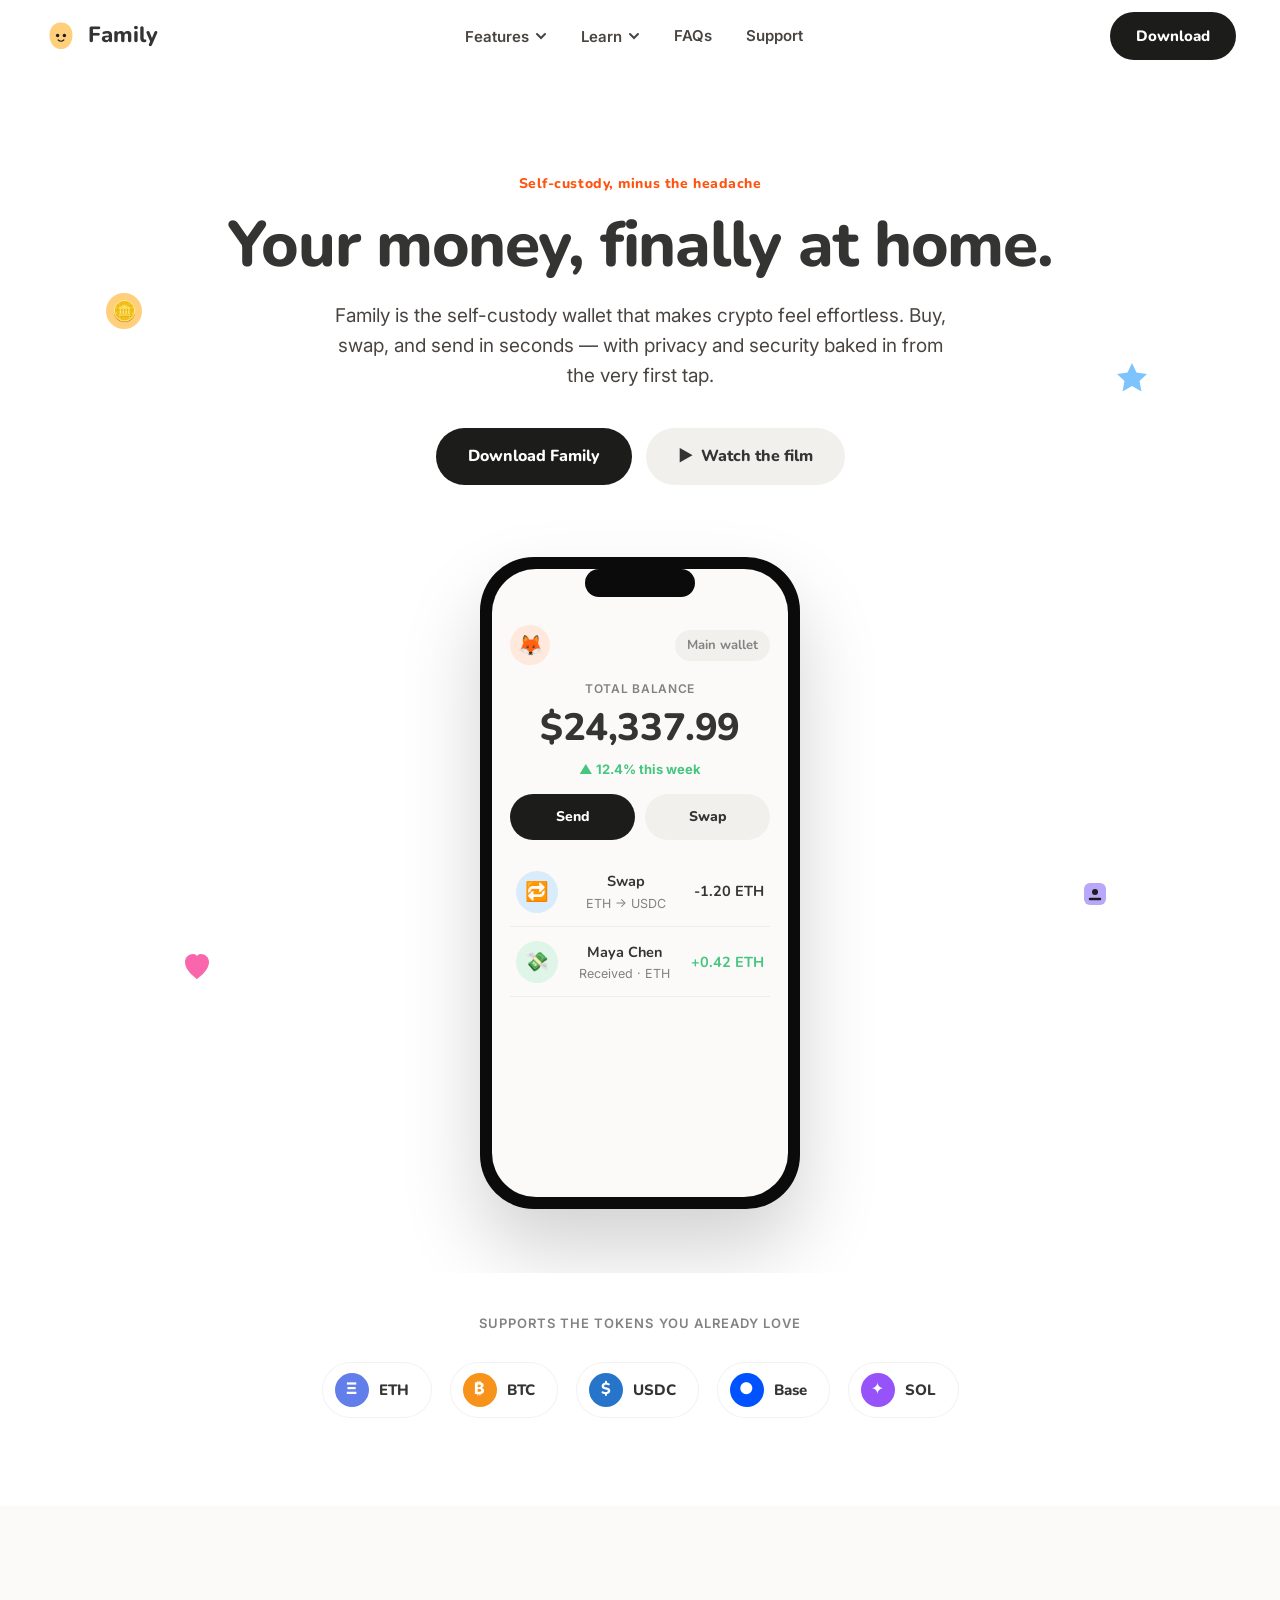
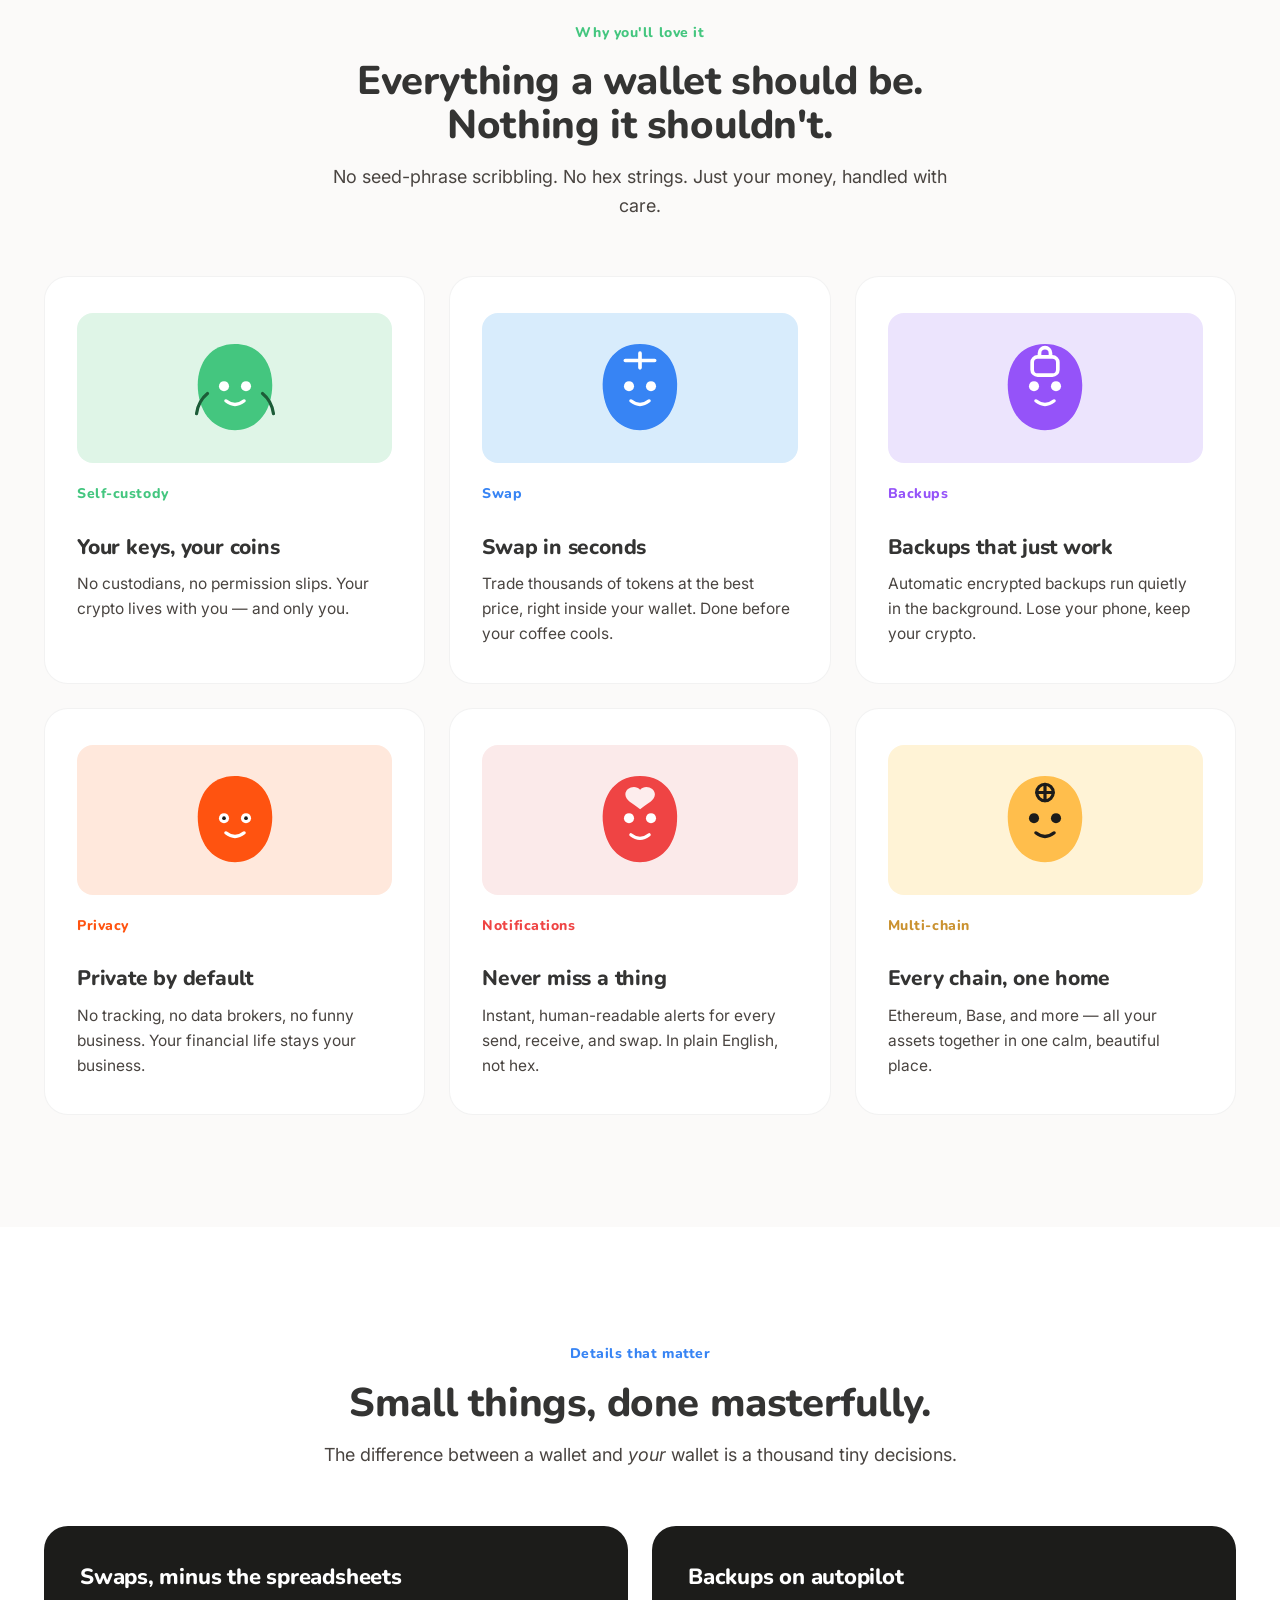
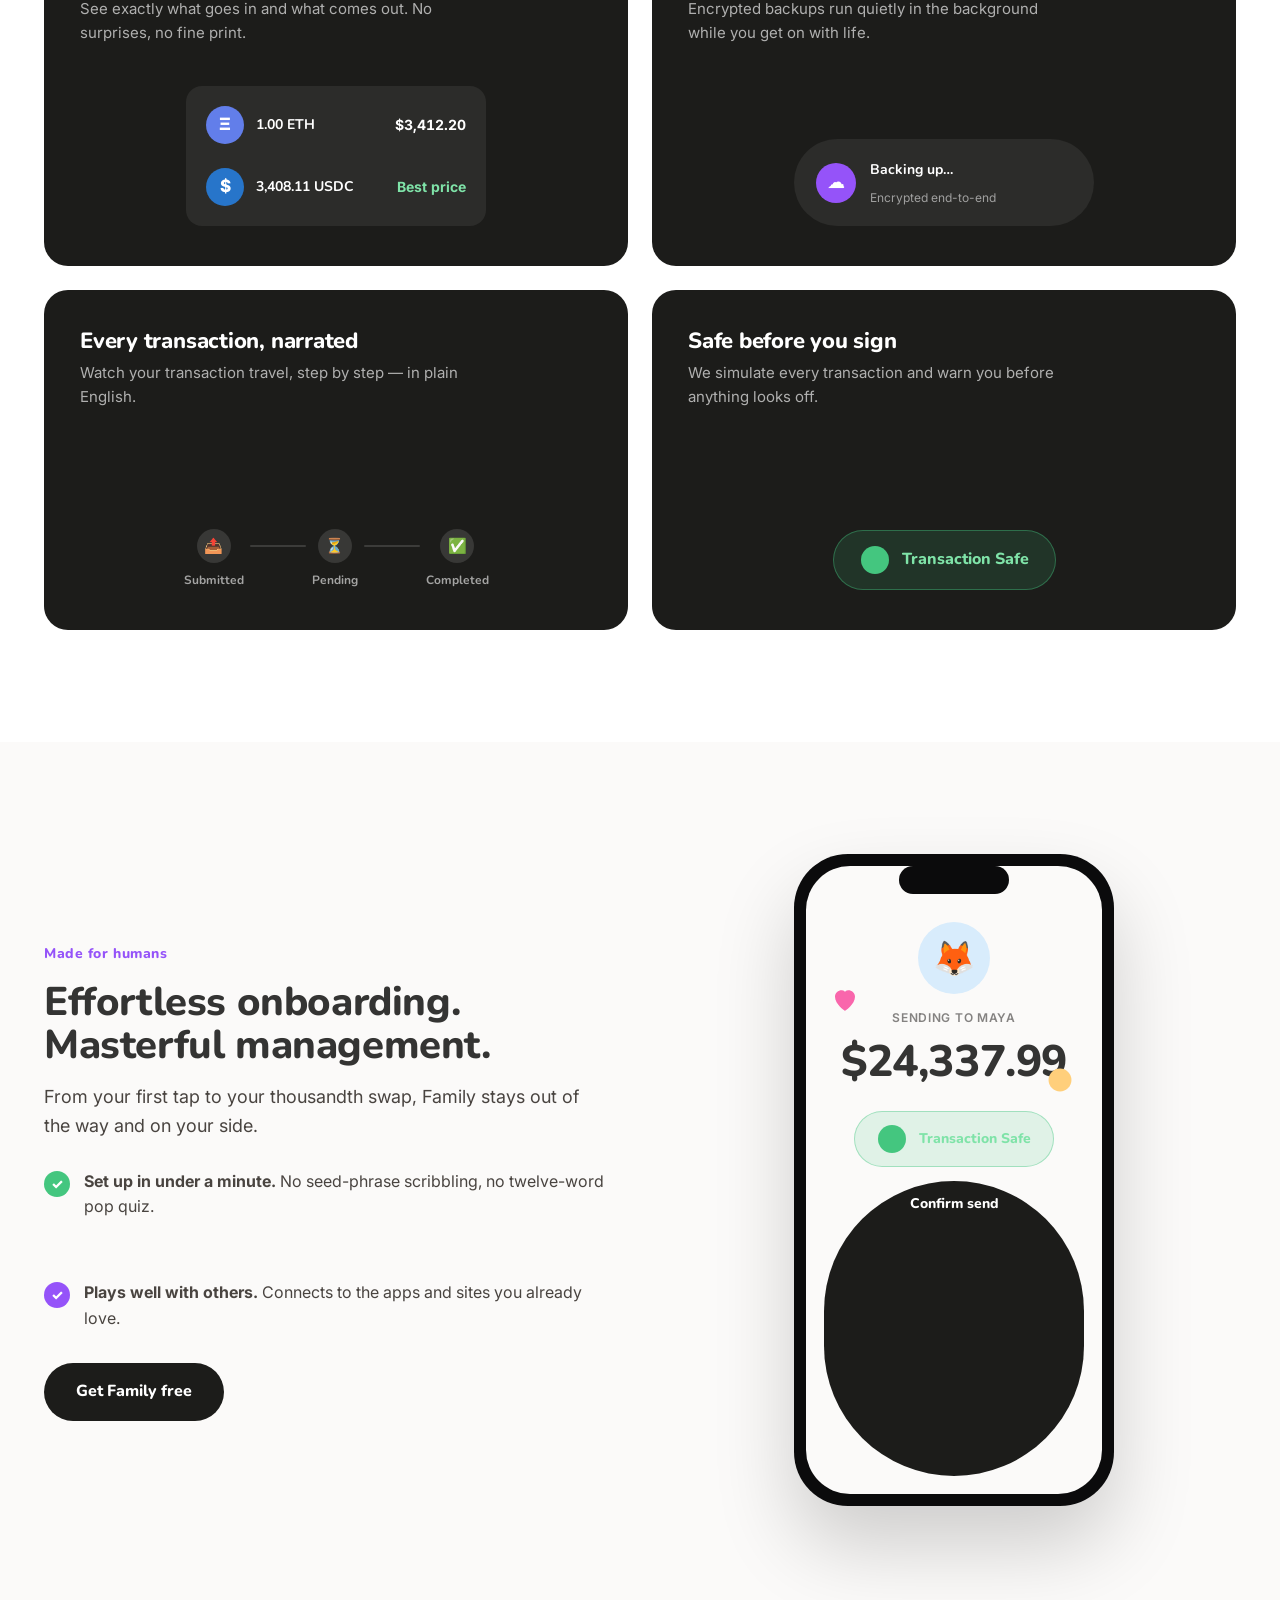
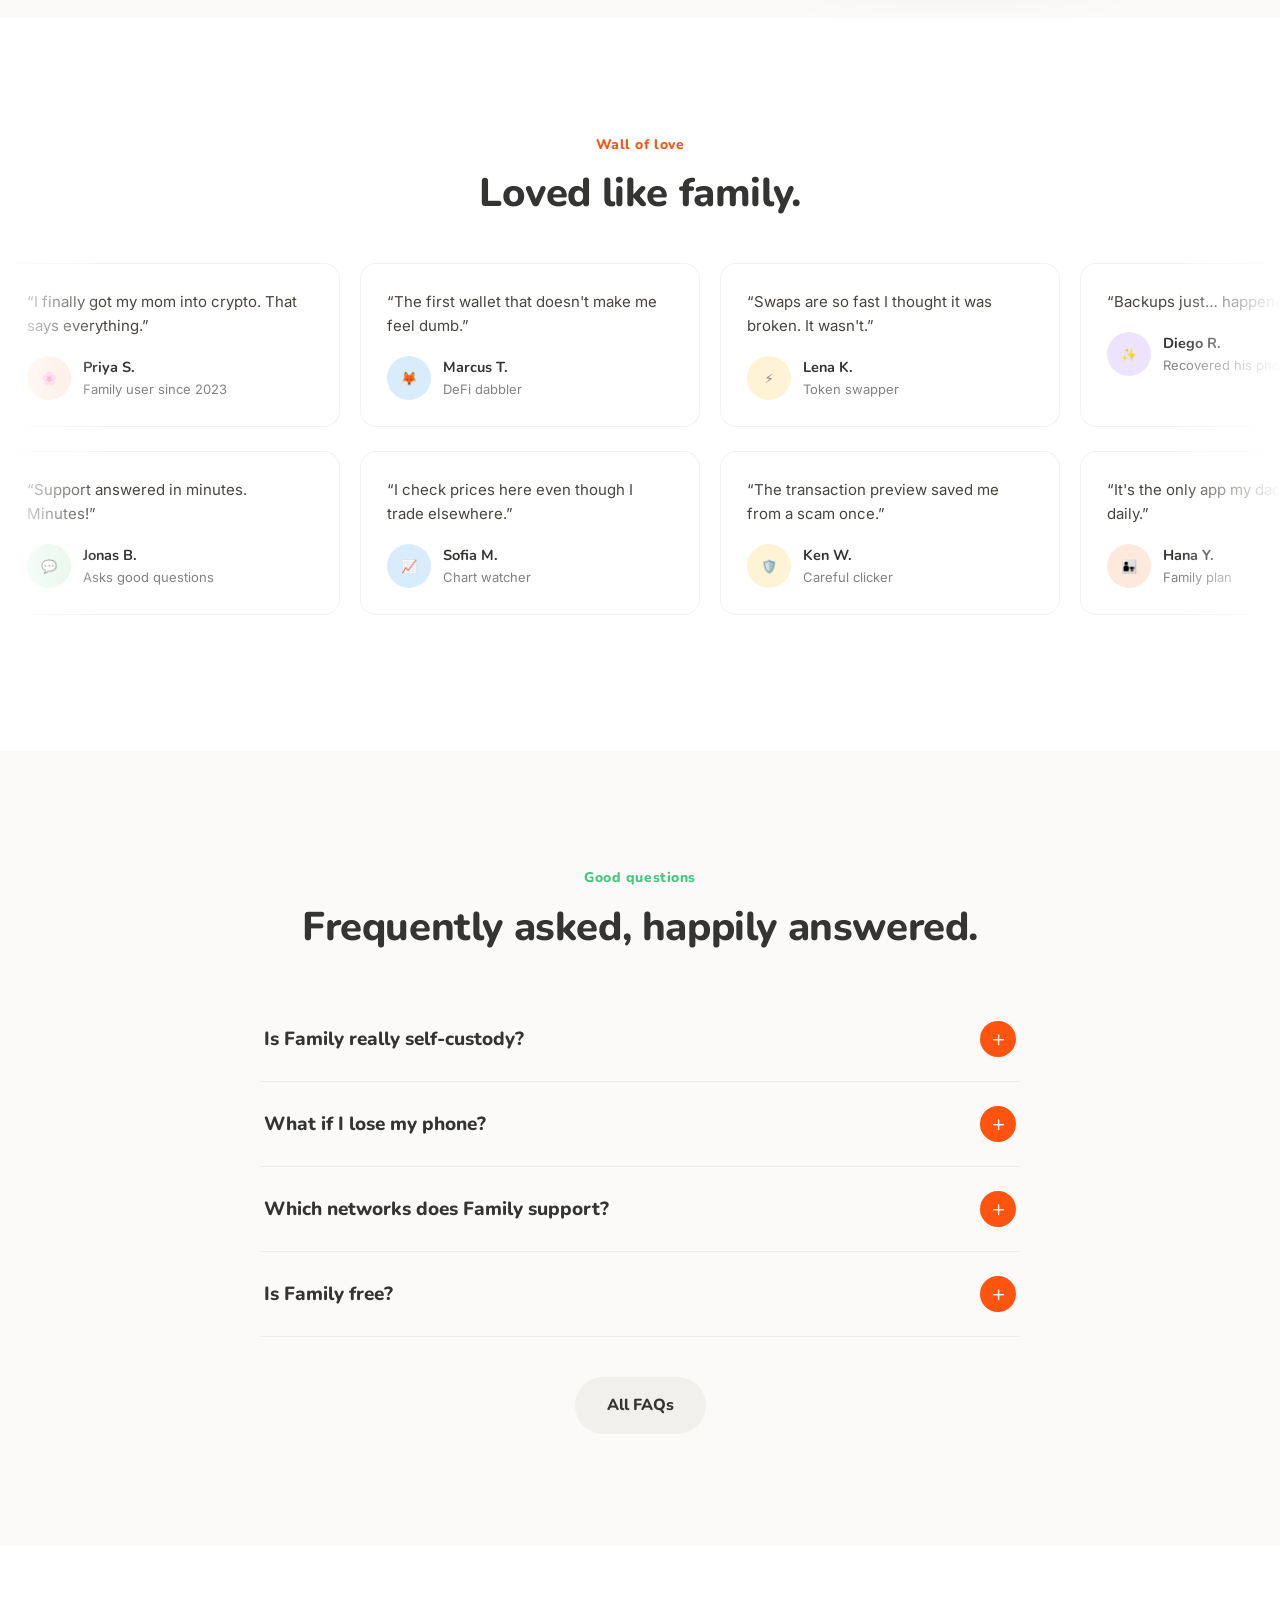
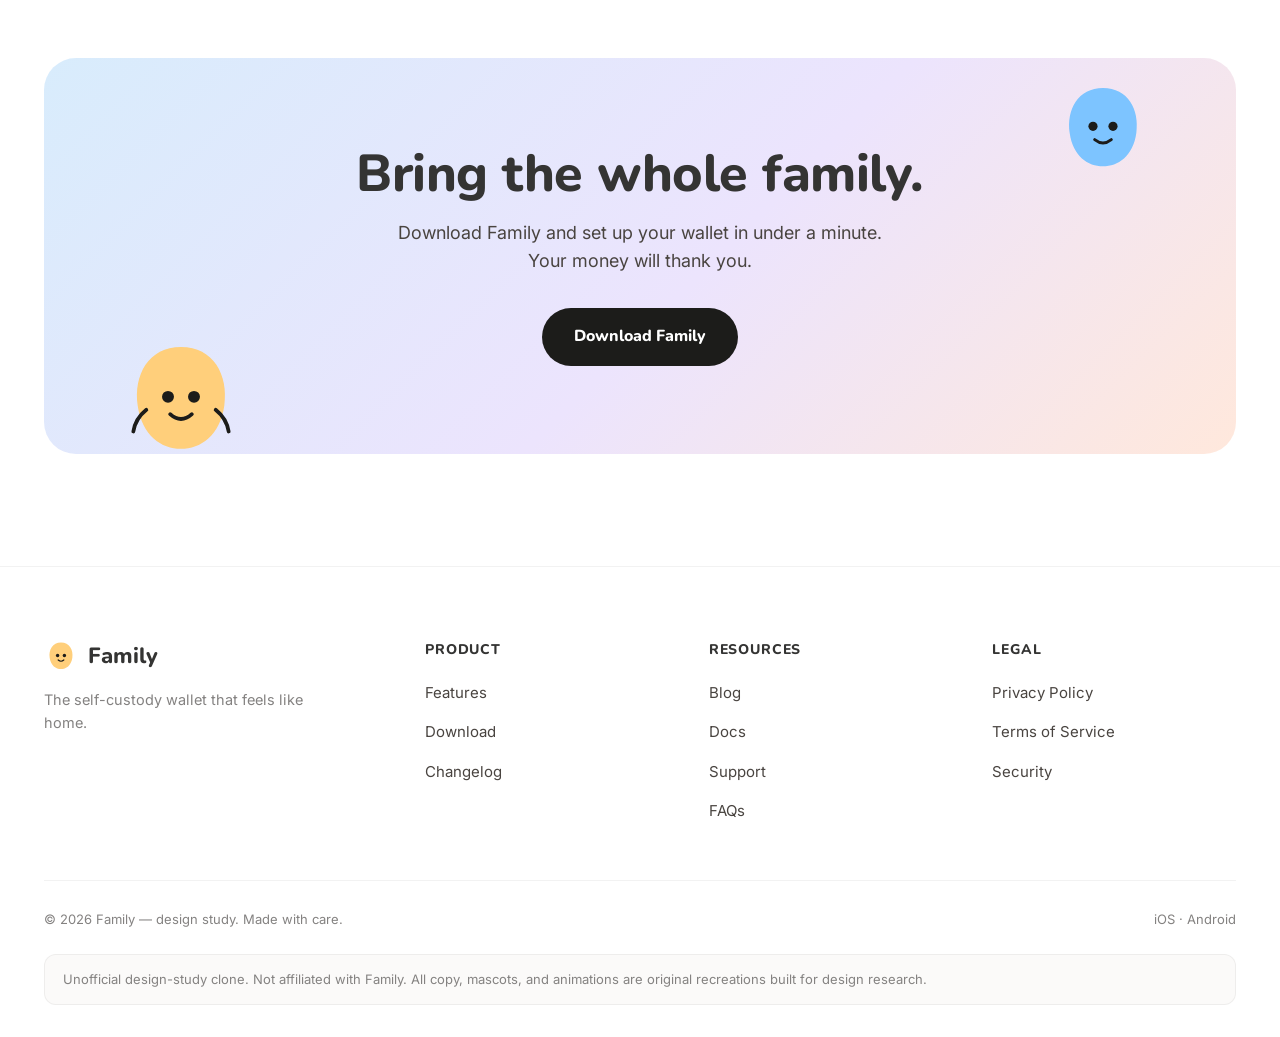
==== index.html @ a6e4d60b "Family.co design-study clone — 8 pages, code-built animated showcases, zero external assets" ====
<!DOCTYPE html>
<html lang="en">
<head>
  <meta charset="UTF-8">
  <meta name="viewport" content="width=device-width, initial-scale=1.0">
  <title>Family — Your money, finally at home</title>
  <meta name="description" content="Family is the self-custody wallet that makes crypto feel effortless. Buy, swap, and send in seconds.">
  <link rel="preconnect" href="https://fonts.googleapis.com">
  <link rel="preconnect" href="https://fonts.gstatic.com" crossorigin>
  <link href="https://fonts.googleapis.com/css2?family=Nunito:wght@400;600;700;800&family=Inter:wght@400;500;600;700&display=swap" rel="stylesheet">
  <link rel="stylesheet" href="css/style.css">
</head>
<body>
  <div id="loadbar"></div>

  <header class="site-header">
    <div class="nav-inner">
      <a class="brand" href="index.html" aria-label="Family home">
        <svg class="brand-mark" viewBox="0 0 120 120" aria-hidden="true">
          <path d="M60 12 C90 12 104 38 100 66 C96 94 78 106 60 106 C42 106 24 94 20 66 C16 38 30 12 60 12 Z" fill="#FFCF7B"/>
          <circle cx="48" cy="58" r="6" fill="#1C1C1A"/>
          <circle cx="72" cy="58" r="6" fill="#1C1C1A"/>
          <path d="M50 74 Q60 83 70 74" stroke="#1C1C1A" stroke-width="4" fill="none" stroke-linecap="round"/>
        </svg>
        Family
      </a>
      <ul class="nav-links">
        <li class="has-drop">
          <button class="nav-link" aria-haspopup="true">Features
            <span class="chev"><svg width="12" height="12" viewBox="0 0 12 12"><path d="M2 4l4 4 4-4" stroke="currentColor" stroke-width="2" fill="none" stroke-linecap="round"/></svg></span>
          </button>
          <div class="drop">
            <a class="drop-item" href="index.html#features">
              <span class="drop-thumb" style="background:#D8ECFC">💼</span>
              <span><h4>Wallet</h4><p>Your money, at home. Every coin, one calm place.</p></span>
            </a>
            <a class="drop-item" href="index.html#details">
              <span class="drop-thumb" style="background:#DFF5E7">🔁</span>
              <span><h4>Swap</h4><p>Trade thousands of tokens at the best price, in seconds.</p></span>
            </a>
            <a class="drop-item" href="index.html#details">
              <span class="drop-thumb" style="background:#ECE4FD">🔐</span>
              <span><h4>Backups</h4><p>Automatic encrypted backups. Lose your phone, keep your crypto.</p></span>
            </a>
          </div>
        </li>
        <li class="has-drop">
          <button class="nav-link" aria-haspopup="true">Learn
            <span class="chev"><svg width="12" height="12" viewBox="0 0 12 12"><path d="M2 4l4 4 4-4" stroke="currentColor" stroke-width="2" fill="none" stroke-linecap="round"/></svg></span>
          </button>
          <div class="drop">
            <a class="drop-item" href="blog.html">
              <span class="drop-thumb" style="background:#FFF3D6">📝</span>
              <span><h4>Blog</h4><p>Notes on crypto, design, and building Family.</p></span>
            </a>
            <a class="drop-item" href="changelog.html">
              <span class="drop-thumb" style="background:#FFE8DC">🧾</span>
              <span><h4>Changelog</h4><p>Every release, every improvement, in plain English.</p></span>
            </a>
            <a class="drop-item" href="docs.html">
              <span class="drop-thumb" style="background:#ECE4FD">📚</span>
              <span><h4>Docs</h4><p>Guides and references for getting the most out of Family.</p></span>
            </a>
          </div>
        </li>
        <li><a class="nav-link" href="faq.html">FAQs</a></li>
        <li><a class="nav-link" href="support.html">Support</a></li>
      </ul>
      <div class="nav-cta">
        <a class="btn btn-dark" href="download.html" style="padding:12px 26px;font-size:15px">Download</a>
        <button class="burger" aria-label="Menu"><svg width="24" height="24" viewBox="0 0 24 24"><path d="M4 7h16M4 12h16M4 17h16" stroke="currentColor" stroke-width="2" stroke-linecap="round"/></svg></button>
      </div>
    </div>
  </header>

  <!-- ================= HERO ================= -->
  <section class="hero band-white">
    <svg class="confetti float" style="--d:.4s;left:8%;top:18%" width="44" height="44" viewBox="0 0 44 44"><circle cx="22" cy="22" r="18" fill="#FFCF7B"/><text x="22" y="29" text-anchor="middle" font-size="20">🪙</text></svg>
    <svg class="confetti float-alt" style="--d:1.2s;right:10%;top:24%" width="40" height="40" viewBox="0 0 40 40"><path d="M20 2l4.5 9.5L35 13l-7.5 7 2 10.5L20 25l-9.5 5.5 2-10.5L5 13l10.5-1.5z" fill="#7DC4FF"/></svg>
    <svg class="confetti float" style="--d:2s;left:14%;bottom:24%" width="36" height="36" viewBox="0 0 36 36"><path d="M18 30S6 22 6 13c0-5 4-8 8-8 3 0 4 2 4 2s1-2 4-2c4 0 8 3 8 8 0 9-12 17-12 17z" fill="#F966AC"/></svg>
    <svg class="confetti float-alt" style="--d:.8s;right:13%;bottom:30%" width="38" height="38" viewBox="0 0 38 38"><rect x="8" y="8" width="22" height="22" rx="6" fill="#B9A7F9"/><circle cx="19" cy="17" r="3" fill="#1C1C1A"/><path d="M14 24h10" stroke="#1C1C1A" stroke-width="2.5" stroke-linecap="round"/></svg>

    <div class="hero-inner">
      <span class="eyebrow orange">Self-custody, minus the headache</span>
      <h1 class="hero-title" data-words>Your money, finally at home.</h1>
      <p class="hero-sub">Family is the self-custody wallet that makes crypto feel effortless. Buy, swap, and send in seconds — with privacy and security baked in from the very first tap.</p>
      <div class="hero-ctas">
        <a class="btn btn-dark" href="download.html">Download Family</a>
        <button class="btn btn-light" data-modal-open="demo-modal">▶&nbsp; Watch the film</button>
      </div>
      <div class="phone-stage">
        <div class="iphone" role="img" aria-label="Animated preview of the Family wallet app">
          <div class="notch"></div>
          <div class="iphone-screen">
            <div class="wallet-ui">
              <div class="wallet-top">
                <div class="wallet-ava">🦊</div>
                <span class="chip id">Main wallet</span>
              </div>
              <div>
                <div class="wallet-bal-label">Total balance</div>
                <div class="wallet-bal">$0.00</div>
                <div class="wallet-delta">▲ 12.4% this week</div>
              </div>
              <div class="wallet-actions">
                <div class="wact">Send</div>
                <div class="wact ghost">Swap</div>
              </div>
              <div class="tx-list"></div>
            </div>
          </div>
        </div>
      </div>
    </div>
  </section>

  <!-- ================= LOGO STRIP ================= -->
  <div class="strip band-white">
    <div class="wrap">
      <p class="strip-label rv">Supports the tokens you already love</p>
      <div class="coin-row rv" style="--rd:.1s">
        <span class="coin"><span class="c-ico" style="background:#627EEA">Ξ</span>ETH</span>
        <span class="coin"><span class="c-ico" style="background:#F7931A">₿</span>BTC</span>
        <span class="coin"><span class="c-ico" style="background:#2775CA">$</span>USDC</span>
        <span class="coin"><span class="c-ico" style="background:#0052FF">●</span>Base</span>
        <span class="coin"><span class="c-ico" style="background:#9553F9">✦</span>SOL</span>
      </div>
    </div>
  </div>

  <!-- ================= FEATURES ================= -->
  <section id="features" class="band-beige">
    <div class="wrap">
      <div class="center">
        <span class="eyebrow green rv">Why you'll love it</span>
        <h2 class="h2 rv" style="--rd:.05s">Everything a wallet should be.<br>Nothing it shouldn't.</h2>
        <p class="lede rv" style="--rd:.1s">No seed-phrase scribbling. No hex strings. Just your money, handled with care.</p>
      </div>
      <div class="feat-grid">
        <div class="feat-card rv">
          <div class="feat-art" style="background:#DFF5E7">
            <svg class="mascot-blob float" style="--d:.3s" width="110" height="110" viewBox="0 0 120 120"><path d="M60 12 C90 12 104 38 100 66 C96 94 78 106 60 106 C42 106 24 94 20 66 C16 38 30 12 60 12 Z" fill="#44C67F"/><circle cx="48" cy="58" r="5.5" fill="#fff"/><circle cx="72" cy="58" r="5.5" fill="#fff"/><path d="M50 74 Q60 82 70 74" stroke="#fff" stroke-width="3.5" fill="none" stroke-linecap="round"/><path d="M30 66 Q20 74 18 88" stroke="#1C5C38" stroke-width="3.5" fill="none" stroke-linecap="round"/><path d="M90 66 Q100 74 102 88" stroke="#1C5C38" stroke-width="3.5" fill="none" stroke-linecap="round"/></svg>
          </div>
          <span class="eyebrow green">Self-custody</span>
          <h3>Your keys, your coins</h3>
          <p>No custodians, no permission slips. Your crypto lives with you — and only you.</p>
        </div>
        <div class="feat-card rv" style="--rd:.08s">
          <div class="feat-art" style="background:#D8ECFC">
            <svg class="mascot-blob float-alt" style="--d:1s" width="110" height="110" viewBox="0 0 120 120"><path d="M60 12 C90 12 104 38 100 66 C96 94 78 106 60 106 C42 106 24 94 20 66 C16 38 30 12 60 12 Z" fill="#3784F4"/><circle cx="48" cy="58" r="5.5" fill="#fff"/><circle cx="72" cy="58" r="5.5" fill="#fff"/><path d="M50 74 Q60 82 70 74" stroke="#fff" stroke-width="3.5" fill="none" stroke-linecap="round"/><path d="M44 30 h32 M60 22 v16" stroke="#fff" stroke-width="4" stroke-linecap="round"/></svg>
          </div>
          <span class="eyebrow blue">Swap</span>
          <h3>Swap in seconds</h3>
          <p>Trade thousands of tokens at the best price, right inside your wallet. Done before your coffee cools.</p>
        </div>
        <div class="feat-card rv" style="--rd:.16s">
          <div class="feat-art" style="background:#ECE4FD">
            <svg class="mascot-blob float" style="--d:1.8s" width="110" height="110" viewBox="0 0 120 120"><path d="M60 12 C90 12 104 38 100 66 C96 94 78 106 60 106 C42 106 24 94 20 66 C16 38 30 12 60 12 Z" fill="#9553F9"/><circle cx="48" cy="58" r="5.5" fill="#fff"/><circle cx="72" cy="58" r="5.5" fill="#fff"/><path d="M50 74 Q60 82 70 74" stroke="#fff" stroke-width="3.5" fill="none" stroke-linecap="round"/><rect x="46" y="26" width="28" height="20" rx="6" fill="none" stroke="#fff" stroke-width="4"/><path d="M54 26 v-4 a6 6 0 0 1 12 0 v4" fill="none" stroke="#fff" stroke-width="4"/></svg>
          </div>
          <span class="eyebrow purple">Backups</span>
          <h3>Backups that just work</h3>
          <p>Automatic encrypted backups run quietly in the background. Lose your phone, keep your crypto.</p>
        </div>
        <div class="feat-card rv">
          <div class="feat-art" style="background:#FFE8DC">
            <svg class="mascot-blob float-alt" style="--d:.6s" width="110" height="110" viewBox="0 0 120 120"><path d="M60 12 C90 12 104 38 100 66 C96 94 78 106 60 106 C42 106 24 94 20 66 C16 38 30 12 60 12 Z" fill="#FF5310"/><circle cx="48" cy="58" r="5.5" fill="#fff"/><circle cx="72" cy="58" r="5.5" fill="#fff"/><circle cx="48" cy="58" r="2" fill="#1C1C1A"/><circle cx="72" cy="58" r="2" fill="#1C1C1A"/><path d="M50 74 Q60 82 70 74" stroke="#fff" stroke-width="3.5" fill="none" stroke-linecap="round"/></svg>
          </div>
          <span class="eyebrow orange">Privacy</span>
          <h3>Private by default</h3>
          <p>No tracking, no data brokers, no funny business. Your financial life stays your business.</p>
        </div>
        <div class="feat-card rv" style="--rd:.08s">
          <div class="feat-art" style="background:#FBEAEA">
            <svg class="mascot-blob float" style="--d:2.4s" width="110" height="110" viewBox="0 0 120 120"><path d="M60 12 C90 12 104 38 100 66 C96 94 78 106 60 106 C42 106 24 94 20 66 C16 38 30 12 60 12 Z" fill="#EF4444"/><circle cx="48" cy="58" r="5.5" fill="#fff"/><circle cx="72" cy="58" r="5.5" fill="#fff"/><path d="M50 76 Q60 84 70 76" stroke="#fff" stroke-width="3.5" fill="none" stroke-linecap="round"/><path d="M60 34 c-8-10-26-4-26 8 0 10 12 16 26 26 14-10 26-16 26-26 0-12-18-18-26-8z" fill="#fff" opacity="0.9" transform="translate(0,6) scale(0.62) translate(37,0)"/></svg>
          </div>
          <span class="eyebrow" style="color:#EF4444">Notifications</span>
          <h3>Never miss a thing</h3>
          <p>Instant, human-readable alerts for every send, receive, and swap. In plain English, not hex.</p>
        </div>
        <div class="feat-card rv" style="--rd:.16s">
          <div class="feat-art" style="background:#FFF3D6">
            <svg class="mascot-blob float-alt" style="--d:1.5s" width="110" height="110" viewBox="0 0 120 120"><path d="M60 12 C90 12 104 38 100 66 C96 94 78 106 60 106 C42 106 24 94 20 66 C16 38 30 12 60 12 Z" fill="#FFBE4C"/><circle cx="48" cy="58" r="5.5" fill="#1C1C1A"/><circle cx="72" cy="58" r="5.5" fill="#1C1C1A"/><path d="M50 74 Q60 82 70 74" stroke="#1C1C1A" stroke-width="3.5" fill="none" stroke-linecap="round"/><circle cx="60" cy="30" r="9" fill="none" stroke="#1C1C1A" stroke-width="3.5"/><path d="M60 21v18M51 30h18" stroke="#1C1C1A" stroke-width="3.5" stroke-linecap="round"/></svg>
          </div>
          <span class="eyebrow" style="color:#CA9230">Multi-chain</span>
          <h3>Every chain, one home</h3>
          <p>Ethereum, Base, and more — all your assets together in one calm, beautiful place.</p>
        </div>
      </div>
    </div>
  </section>

  <!-- ================= DETAILS THAT MATTER ================= -->
  <section id="details" class="band-white">
    <div class="wrap">
      <div class="center">
        <span class="eyebrow blue rv">Details that matter</span>
        <h2 class="h2 rv" style="--rd:.05s">Small things, done masterfully.</h2>
        <p class="lede rv" style="--rd:.1s">The difference between a wallet and <em>your</em> wallet is a thousand tiny decisions.</p>
      </div>
      <div class="details-grid">
        <div class="vignette rv">
          <div><h3>Swaps, minus the spreadsheets</h3><p>See exactly what goes in and what comes out. No surprises, no fine print.</p></div>
          <div class="vstage">
            <div class="swap-card">
              <div class="swap-row"><span class="sw-ico" style="background:#627EEA">Ξ</span><span class="sw-name">1.00 ETH</span><span class="sw-amt">$3,412.20</span></div>
              <div class="swap-row r2"><span class="sw-ico" style="background:#2775CA">$</span><span class="sw-name">3,408.11 USDC</span><span class="sw-amt" style="color:#7FE3A8">Best price</span></div>
            </div>
          </div>
        </div>
        <div class="vignette rv" style="--rd:.08s">
          <div><h3>Backups on autopilot</h3><p>Encrypted backups run quietly in the background while you get on with life.</p></div>
          <div class="vstage">
            <div class="backup-pill">
              <span class="b-ico">☁️</span>
              <span><span class="b-label">Backing up…</span><br><span class="b-sub">Encrypted end-to-end</span><span class="pbar"><span></span></span></span>
            </div>
          </div>
        </div>
        <div class="vignette rv">
          <div><h3>Every transaction, narrated</h3><p>Watch your transaction travel, step by step — in plain English.</p></div>
          <div class="vstage">
            <div class="tl">
              <div class="tl-step"><span class="tl-dot">📤</span><span class="tl-label">Submitted</span></div>
              <div class="tl-line"></div>
              <div class="tl-step s2"><span class="tl-dot">⏳</span><span class="tl-label">Pending</span></div>
              <div class="tl-line"></div>
              <div class="tl-step s3"><span class="tl-dot">✅</span><span class="tl-label">Completed</span></div>
            </div>
          </div>
        </div>
        <div class="vignette rv" style="--rd:.08s">
          <div><h3>Safe before you sign</h3><p>We simulate every transaction and warn you before anything looks off.</p></div>
          <div class="vstage">
            <span class="safe-pill">
              <svg class="safe-check" viewBox="0 0 30 30"><circle cx="15" cy="15" r="14"/><path d="M9 15.5l4.5 4.5L21 11"/></svg>
              Transaction Safe
            </span>
          </div>
        </div>
      </div>
    </div>
  </section>

  <!-- ================= PHONE MOCKUP ================= -->
  <section class="band-beige">
    <div class="wrap mockup">
      <div class="mockup-copy">
        <span class="eyebrow purple rv">Made for humans</span>
        <h2 class="h2 rv" style="--rd:.05s">Effortless onboarding.<br>Masterful management.</h2>
        <p class="lede rv" style="--rd:.1s">From your first tap to your thousandth swap, Family stays out of the way and on your side.</p>
        <ul class="check-list">
          <li class="rv"><span class="check-dot" style="background:var(--green)">✓</span><span><b>Set up in under a minute.</b> No seed-phrase scribbling, no twelve-word pop quiz.</span></li>
          <li class="rv" style="--rd:.08s"><span class="check-dot" style="background:var(--blue)">✓</span><span><b>Human-readable everything.</b> Names, not addresses. Dollars, not wei.</span></li>
          <li class="rv" style="--rd:.16s"><span class="check-dot" style="background:var(--purple)">✓</span><span><b>Plays well with others.</b> Connects to the apps and sites you already love.</span></li>
        </ul>
        <div class="rv" style="--rd:.2s;margin-top:32px"><a class="btn btn-dark" href="download.html">Get Family free</a></div>
      </div>
      <div class="phone-stage rv">
        <div class="iphone">
          <div class="notch"></div>
          <div class="iphone-screen">
            <div class="wallet-ui" style="justify-content:center;align-items:center;text-align:center">
              <div class="wallet-ava float" style="width:72px;height:72px;font-size:34px;background:var(--pastel-blue)">🦊</div>
              <div>
                <div class="wallet-bal-label">Sending to Maya</div>
                <div class="wallet-bal" style="font-size:44px">$250.00</div>
              </div>
              <span class="safe-pill" style="font-size:14px;padding:12px 22px">
                <svg class="safe-check" viewBox="0 0 30 30"><circle cx="15" cy="15" r="14"/><path d="M9 15.5l4.5 4.5L21 11"/></svg>
                Transaction Safe
              </span>
              <div class="wact" style="width:100%">Confirm send</div>
              <svg class="confetti float" style="--d:.5s;position:absolute;left:24px;top:120px" width="30" height="30" viewBox="0 0 36 36"><path d="M18 30S6 22 6 13c0-5 4-8 8-8 3 0 4 2 4 2s1-2 4-2c4 0 8 3 8 8 0 9-12 17-12 17z" fill="#F966AC"/></svg>
              <svg class="confetti float-alt" style="--d:1.6s;position:absolute;right:28px;top:200px" width="28" height="28" viewBox="0 0 44 44"><circle cx="22" cy="22" r="18" fill="#FFCF7B"/></svg>
            </div>
          </div>
        </div>
      </div>
    </div>
  </section>

  <!-- ================= TESTIMONIALS ================= -->
  <section class="marquee-sec band-white">
    <div class="wrap center" style="margin-bottom:48px">
      <span class="eyebrow orange rv">Wall of love</span>
      <h2 class="h2 rv" style="--rd:.05s">Loved like family.</h2>
    </div>
    <div class="marquee"><div class="marquee-track" id="trow1"></div></div>
    <div class="marquee rev"><div class="marquee-track" id="trow2"></div></div>
  </section>

  <!-- ================= FAQ PREVIEW ================= -->
  <section class="band-beige">
    <div class="wrap">
      <div class="center">
        <span class="eyebrow green rv">Good questions</span>
        <h2 class="h2 rv" style="--rd:.05s">Frequently asked, happily answered.</h2>
      </div>
      <div class="faq-list">
        <div class="faq-item rv">
          <button class="faq-q">Is Family really self-custody?<span class="faq-x">+</span></button>
          <div class="faq-a"><div class="faq-a-inner"><p>Yes — really. Only you hold the keys to your wallet. We can't freeze your funds, peek at your balance, or lock you out, because we never have access in the first place.</p></div></div>
        </div>
        <div class="faq-item rv" style="--rd:.05s">
          <button class="faq-q">What if I lose my phone?<span class="faq-x">+</span></button>
          <div class="faq-a"><div class="faq-a-inner"><p>Family keeps automatic encrypted backups, so you can restore your wallet on a new device in minutes. No twelve-word seed phrase to guard with your life.</p></div></div>
        </div>
        <div class="faq-item rv" style="--rd:.1s">
          <button class="faq-q">Which networks does Family support?<span class="faq-x">+</span></button>
          <div class="faq-a"><div class="faq-a-inner"><p>Ethereum, Base, and more — all in one place, with new networks arriving regularly. Your assets stay organized no matter where they live.</p></div></div>
        </div>
        <div class="faq-item rv" style="--rd:.15s">
          <button class="faq-q">Is Family free?<span class="faq-x">+</span></button>
          <div class="faq-a"><div class="faq-a-inner"><p>Yes. Downloading Family and managing your wallet is completely free. You'll only ever pay standard network fees when you send or swap — and we show them upfront, every time.</p></div></div>
        </div>
      </div>
      <div class="center rv" style="margin-top:40px"><a class="btn btn-light" href="faq.html">All FAQs</a></div>
    </div>
  </section>

  <!-- ================= CTA BAND ================= -->
  <section class="band-white">
    <div class="wrap">
      <div class="cta-band rv">
        <svg class="mascot float" style="--d:.4s;left:6%;bottom:-10px" width="130" height="130" viewBox="0 0 120 120"><path d="M60 12 C90 12 104 38 100 66 C96 94 78 106 60 106 C42 106 24 94 20 66 C16 38 30 12 60 12 Z" fill="#FFCF7B"/><circle cx="48" cy="58" r="5.5" fill="#1C1C1A"/><circle cx="72" cy="58" r="5.5" fill="#1C1C1A"/><path d="M50 74 Q60 83 70 74" stroke="#1C1C1A" stroke-width="3.5" fill="none" stroke-linecap="round"/><path d="M28 70 Q18 78 16 90" stroke="#1C1C1A" stroke-width="3.5" fill="none" stroke-linecap="round"/><path d="M92 70 Q102 78 104 90" stroke="#1C1C1A" stroke-width="3.5" fill="none" stroke-linecap="round"/></svg>
        <svg class="mascot float-alt" style="--d:1.4s;right:7%;top:20px" width="100" height="100" viewBox="0 0 120 120"><path d="M60 12 C90 12 104 38 100 66 C96 94 78 106 60 106 C42 106 24 94 20 66 C16 38 30 12 60 12 Z" fill="#7DC4FF"/><circle cx="48" cy="58" r="5.5" fill="#1C1C1A"/><circle cx="72" cy="58" r="5.5" fill="#1C1C1A"/><path d="M50 74 Q60 82 70 74" stroke="#1C1C1A" stroke-width="3.5" fill="none" stroke-linecap="round"/></svg>
        <h2>Bring the whole family.</h2>
        <p>Download Family and set up your wallet in under a minute. Your money will thank you.</p>
        <a class="btn btn-dark" href="download.html">Download Family</a>
      </div>
    </div>
  </section>

  <!-- ================= FOOTER ================= -->
  <footer class="site-footer">
    <div class="wrap">
      <div class="foot-grid">
        <div class="foot-brand">
          <a class="brand" href="index.html">
            <svg class="brand-mark" viewBox="0 0 120 120"><path d="M60 12 C90 12 104 38 100 66 C96 94 78 106 60 106 C42 106 24 94 20 66 C16 38 30 12 60 12 Z" fill="#FFCF7B"/><circle cx="48" cy="58" r="6" fill="#1C1C1A"/><circle cx="72" cy="58" r="6" fill="#1C1C1A"/><path d="M50 74 Q60 83 70 74" stroke="#1C1C1A" stroke-width="4" fill="none" stroke-linecap="round"/></svg>
            Family
          </a>
          <p>The self-custody wallet that feels like home.</p>
        </div>
        <div class="foot-col">
          <h5>Product</h5>
          <ul><li><a href="index.html#features">Features</a></li><li><a href="download.html">Download</a></li><li><a href="changelog.html">Changelog</a></li></ul>
        </div>
        <div class="foot-col">
          <h5>Resources</h5>
          <ul><li><a href="blog.html">Blog</a></li><li><a href="docs.html">Docs</a></li><li><a href="support.html">Support</a></li><li><a href="faq.html">FAQs</a></li></ul>
        </div>
        <div class="foot-col">
          <h5>Legal</h5>
          <ul><li><a href="legal.html">Privacy Policy</a></li><li><a href="legal.html">Terms of Service</a></li><li><a href="legal.html">Security</a></li></ul>
        </div>
      </div>
      <div class="foot-bottom">
        <p>© <span class="js-year">2026</span> Family — design study. Made with care.</p>
        <p><a href="download.html">iOS</a> · <a href="download.html">Android</a></p>
      </div>
      <div class="disclaimer">Unofficial design-study clone. Not affiliated with Family. All copy, mascots, and animations are original recreations built for design research.</div>
    </div>
  </footer>

  <!-- ================= DEMO MODAL ================= -->
  <div class="modal" id="demo-modal" role="dialog" aria-modal="true" aria-label="Family demo">
    <div class="modal-bg"></div>
    <div class="modal-card">
      <button class="modal-x" aria-label="Close">✕</button>
      <div class="phone-stage">
        <div class="iphone" style="width:260px;height:540px;animation:none">
          <div class="notch" style="width:90px;height:24px"></div>
          <div class="iphone-screen">
            <div class="wallet-ui">
              <div class="wallet-top">
                <div class="wallet-ava">🦊</div>
                <span class="chip id">Demo</span>
              </div>
              <div>
                <div class="wallet-bal-label">Total balance</div>
                <div class="wallet-bal" style="font-size:32px">$0.00</div>
                <div class="wallet-delta">▲ 12.4% this week</div>
              </div>
              <div class="wallet-actions">
                <div class="wact">Send</div>
                <div class="wact ghost">Swap</div>
              </div>
              <div class="tx-list"></div>
            </div>
          </div>
        </div>
      </div>
      <p class="modal-cap">Family in motion — animated live with code, no video files.</p>
    </div>
  </div>

  <script>
    // testimonial data → dual marquee rows (duplicated for seamless loop)
    var T1 = [
      { q: "I finally got my mom into crypto. That says everything.", n: "Priya S.", s: "Family user since 2023", e: "🌸", bg: "#FFE8DC" },
      { q: "The first wallet that doesn't make me feel dumb.", n: "Marcus T.", s: "DeFi dabbler", e: "🦊", bg: "#D8ECFC" },
      { q: "Swaps are so fast I thought it was broken. It wasn't.", n: "Lena K.", s: "Token swapper", e: "⚡", bg: "#FFF3D6" },
      { q: "Backups just… happened. Magic.", n: "Diego R.", s: "Recovered his phone", e: "✨", bg: "#ECE4FD" },
      { q: "Beautiful enough that I show it off at dinner.", n: "Amara O.", s: "Design nerd", e: "🎨", bg: "#FBEAEA" }
    ];
    var T2 = [
      { q: "Support answered in minutes. Minutes!", n: "Jonas B.", s: "Asks good questions", e: "💬", bg: "#DFF5E7" },
      { q: "I check prices here even though I trade elsewhere.", n: "Sofia M.", s: "Chart watcher", e: "📈", bg: "#D8ECFC" },
      { q: "The transaction preview saved me from a scam once.", n: "Ken W.", s: "Careful clicker", e: "🛡️", bg: "#FFF3D6" },
      { q: "It's the only app my dad and I both use daily.", n: "Hana Y.", s: "Family plan", e: "👨‍👧", bg: "#FFE8DC" },
      { q: "Feels like the future, minus the learning curve.", n: "Tom E.", s: "Crypto curious", e: "🚀", bg: "#ECE4FD" }
    ];
    function card(t) {
      return '<div class="tcard"><p>“' + t.q + '”</p><div class="twho"><span class="tava" style="background:' + t.bg + '">' + t.e + '</span><span><b>' + t.n + '</b><span>' + t.s + '</span></span></div></div>';
    }
    function fill(id, arr) {
      var html = arr.map(card).join("");
      document.getElementById(id).innerHTML = html + html; // duplicate for loop
    }
    fill("trow1", T1); fill("trow2", T2);
  </script>
  <script src="js/main.js"></script>
</body>
</html>
---- css/style.css ----
/* ============================================================
   Family — design-study clone · shared stylesheet
   100% original code. Tokens per family.co audit (report.md §2).
   ============================================================ */

:root {
  /* Canvas & surfaces */
  --beige: #FBFAF9;
  --white: #FFFFFF;
  --gray-light: #F2F0ED;
  /* Text */
  --heading: #343433;
  --body: #494440;
  --muted: #848281;
  /* Accents */
  --blue: #3784F4;
  --green: #44C67F;
  --yellow: #FFBE4C;
  --orange: #FF5310;
  --red: #EF4444;
  --purple: #9553F9;
  --gold: #CA9230;
  /* Illustration pastels */
  --pastel-blue: #D8ECFC;
  --pastel-green: #DFF5E7;
  --pastel-yellow: #FFF3D6;
  --pastel-orange: #FFE8DC;
  --pastel-red: #FBEAEA;
  --pastel-purple: #ECE4FD;
  /* Depth */
  --hairline: rgba(0, 0, 0, 0.05);
  --ink: #1C1C1A;
  --radius-card: 24px;
  --radius-pill: 999px;
  --font-display: "Nunito", "Inter", system-ui, sans-serif;
  --font-body: "Inter", system-ui, -apple-system, sans-serif;
}

*, *::before, *::after { box-sizing: border-box; margin: 0; padding: 0; }

html { scroll-behavior: smooth; }

body {
  font-family: var(--font-body);
  color: var(--body);
  background: var(--beige);
  font-size: 17px;
  line-height: 1.6;
  -webkit-font-smoothing: antialiased;
  overflow-x: hidden;
}

::selection { background: #D8ECFC; color: #008CFF; }

img, svg { display: block; max-width: 100%; }

a { color: inherit; text-decoration: none; }

h1, h2, h3, h4 {
  font-family: var(--font-display);
  color: var(--heading);
  line-height: 1.08;
  letter-spacing: -0.01em;
}

/* ---------- layout ---------- */
.wrap { max-width: 1240px; margin: 0 auto; padding: 0 24px; }
section { padding: 112px 0; }
.band-white { background: var(--white); }
.band-beige { background: var(--beige); }

/* ---------- type helpers ---------- */
.eyebrow {
  font-family: var(--font-display);
  font-size: 14px; font-weight: 800; letter-spacing: 0.04em;
  margin-bottom: 16px; display: inline-block;
}
.eyebrow.orange { color: var(--orange); }
.eyebrow.green { color: var(--green); }
.eyebrow.blue { color: var(--blue); }
.eyebrow.purple { color: var(--purple); }

.h2 { font-size: clamp(32px, 4vw, 40px); font-weight: 800; margin-bottom: 16px; }
.lede { font-size: 18px; color: var(--body); max-width: 640px; }
.center { text-align: center; }
.center .lede { margin: 0 auto; }

/* ---------- buttons ---------- */
.btn {
  display: inline-flex; align-items: center; justify-content: center; gap: 8px;
  font-family: var(--font-display); font-weight: 800; font-size: 16px;
  padding: 16px 32px; border-radius: var(--radius-pill); border: 0; cursor: pointer;
  transition: transform 0.18s ease, background 0.18s ease, box-shadow 0.18s ease;
  white-space: nowrap;
}
.btn:active { transform: scale(0.97); }
.btn-dark { background: var(--ink); color: #fff; }
.btn-dark:hover { background: #000; transform: translateY(-1px); }
.btn-light { background: var(--gray-light); color: var(--heading); }
.btn-light:hover { background: #E9E6E1; transform: translateY(-1px); }
.btn-blue { background: var(--blue); color: #fff; }
.btn-blue:hover { background: #2B73DD; transform: translateY(-1px); }

/* ---------- pills / chips ---------- */
.pill {
  display: inline-flex; align-items: center; gap: 6px;
  font-size: 14px; font-weight: 600; font-family: var(--font-display);
  padding: 8px 18px; border-radius: var(--radius-pill);
  background: var(--gray-light); color: var(--heading);
  border: 1px solid transparent; cursor: pointer;
  transition: background 0.18s ease, color 0.18s ease;
}
.pill:hover { background: #E9E6E1; }
.pill.active { background: var(--ink); color: #fff; }
.chip {
  display: inline-flex; align-items: center;
  font-size: 13px; font-weight: 700; font-family: var(--font-display);
  padding: 5px 12px; border-radius: var(--radius-pill);
}
.chip.id { background: var(--gray-light); color: var(--muted); }
.code-chip {
  font-family: ui-monospace, "SF Mono", Menlo, monospace; font-size: 13px;
  background: var(--gray-light); padding: 3px 10px; border-radius: 8px; color: var(--heading);
}

/* ---------- top loading bar ---------- */
#loadbar {
  position: fixed; top: 0; left: 0; height: 3px; width: 100%;
  background: linear-gradient(90deg, var(--orange), var(--yellow), var(--green), var(--blue));
  transform-origin: 0 50%; transform: scaleX(0); z-index: 2000;
  pointer-events: none;
}
#loadbar.run { animation: loadbar 0.9s cubic-bezier(0.2, 0.7, 0.2, 1) forwards; }
@keyframes loadbar {
  0% { transform: scaleX(0); opacity: 1; }
  70% { transform: scaleX(0.85); opacity: 1; }
  100% { transform: scaleX(1); opacity: 0; }
}

/* ---------- header ---------- */
.site-header {
  position: sticky; top: 0; z-index: 1000;
  background: rgba(255, 255, 255, 0.9);
  backdrop-filter: blur(12px); -webkit-backdrop-filter: blur(12px);
  border-bottom: 1px solid transparent;
  transition: border-color 0.3s ease;
}
.site-header.scrolled { border-bottom-color: var(--hairline); }
.nav-inner {
  max-width: 1240px; margin: 0 auto; padding: 0 24px;
  height: 72px; display: flex; align-items: center; justify-content: space-between; gap: 24px;
}
.brand { display: flex; align-items: center; gap: 10px; font-family: var(--font-display); font-weight: 800; font-size: 22px; color: var(--heading); }
.brand-mark { width: 34px; height: 34px; }
.nav-links { display: flex; align-items: center; gap: 6px; list-style: none; }
.nav-links > li { position: relative; }
.nav-link {
  display: inline-flex; align-items: center; gap: 6px;
  font-weight: 600; font-size: 15px; color: var(--body);
  padding: 10px 14px; border-radius: 12px; background: none; border: 0; cursor: pointer;
  font-family: var(--font-body); transition: background 0.18s ease;
}
.nav-link:hover { background: var(--gray-light); }
.nav-link .chev { transition: transform 0.2s ease; display: inline-flex; }
.has-drop:hover .nav-link .chev, .has-drop:focus-within .nav-link .chev { transform: rotate(180deg); }

/* dropdown panel */
.drop {
  position: absolute; top: calc(100% + 10px); left: 50%;
  transform: translate(-50%, 8px);
  min-width: 340px; background: var(--white); border-radius: 20px;
  box-shadow: 0 24px 60px rgba(0, 0, 0, 0.12);
  padding: 12px; opacity: 0; pointer-events: none;
  transition: opacity 0.18s ease, transform 0.18s ease;
}
.has-drop:hover .drop, .has-drop:focus-within .drop { opacity: 1; transform: translate(-50%, 0); pointer-events: auto; }
.drop-item { display: flex; gap: 14px; padding: 12px; border-radius: 14px; transition: background 0.15s ease; }
.drop-item:hover { background: var(--beige); }
.drop-thumb {
  width: 44px; height: 44px; border-radius: 14px; flex-shrink: 0;
  display: flex; align-items: center; justify-content: center; font-size: 22px;
}
.drop-item h4 { font-size: 16px; font-weight: 800; margin-bottom: 2px; }
.drop-item p { font-size: 13.5px; color: var(--muted); line-height: 1.45; }

.nav-cta { display: flex; align-items: center; gap: 12px; }
.burger { display: none; background: none; border: 0; cursor: pointer; padding: 8px; }

/* ---------- hero ---------- */
.hero { padding: 96px 0 64px; text-align: center; position: relative; overflow: hidden; }
.hero-inner { max-width: 900px; margin: 0 auto; padding: 0 24px; position: relative; z-index: 2; }
.hero-title {
  font-size: clamp(44px, 7vw, 64px); font-weight: 800; letter-spacing: -0.02em;
  margin: 0 0 20px; perspective: 600px;
}
.hero-title .w {
  display: inline-block; opacity: 0; transform: translateY(0.55em) rotateX(-65deg);
  transform-origin: 50% 100%;
}
.hero-title .w.in { opacity: 1; transform: none; transition: opacity 0.7s ease, transform 0.7s cubic-bezier(0.2, 0.7, 0.25, 1); }
.hero-sub { font-size: 19px; color: var(--body); max-width: 620px; margin: 0 auto 36px; }
.hero-ctas { display: flex; gap: 14px; justify-content: center; flex-wrap: wrap; margin-bottom: 72px; }

/* confetti bits */
.confetti { position: absolute; z-index: 1; pointer-events: none; }

/* ---------- iPhone frame ---------- */
.phone-stage { display: flex; justify-content: center; position: relative; z-index: 2; }
.iphone {
  width: 320px; height: 652px; background: #0B0B0C; border-radius: 54px;
  padding: 12px; box-shadow: 0 40px 80px rgba(0, 0, 0, 0.18);
  position: relative;
  animation: phonefloat 6s ease-in-out infinite;
}
@keyframes phonefloat { 0%, 100% { transform: translateY(0); } 50% { transform: translateY(-10px); } }
.iphone-screen {
  width: 100%; height: 100%; background: var(--beige); border-radius: 44px;
  overflow: hidden; position: relative; display: flex; flex-direction: column;
}
.notch {
  position: absolute; top: 12px; left: 50%; transform: translateX(-50%);
  width: 110px; height: 28px; background: #0B0B0C; border-radius: 999px; z-index: 5;
}
.wallet-ui { padding: 56px 18px 18px; display: flex; flex-direction: column; gap: 14px; height: 100%; }
.wallet-top { display: flex; align-items: center; justify-content: space-between; }
.wallet-ava { width: 40px; height: 40px; border-radius: 50%; background: var(--pastel-orange); display: flex; align-items: center; justify-content: center; font-size: 20px; }
.wallet-bal-label { font-size: 12px; color: var(--muted); font-weight: 600; text-transform: uppercase; letter-spacing: 0.06em; }
.wallet-bal {
  font-family: var(--font-display); font-weight: 800; font-size: 38px; color: var(--heading);
  font-variant-numeric: tabular-nums; letter-spacing: -0.01em;
}
.wallet-delta { font-size: 13px; font-weight: 700; color: var(--green); }
.wallet-actions { display: flex; gap: 10px; }
.wact {
  flex: 1; background: var(--ink); color: #fff; border-radius: 999px; padding: 12px 0;
  font-family: var(--font-display); font-weight: 800; font-size: 14px; text-align: center;
}
.wact.ghost { background: var(--gray-light); color: var(--heading); }
.tx-list { display: flex; flex-direction: column; gap: 2px; margin-top: 4px; }
.tx-row {
  display: flex; align-items: center; gap: 12px; padding: 12px 6px;
  border-bottom: 1px solid var(--hairline);
  opacity: 0; transform: translateY(14px);
}
.tx-row.show { opacity: 1; transform: none; transition: opacity 0.45s ease, transform 0.45s cubic-bezier(0.2, 0.7, 0.25, 1); }
.tx-ico { width: 42px; height: 42px; border-radius: 50%; display: flex; align-items: center; justify-content: center; font-size: 19px; flex-shrink: 0; }
.tx-meta { flex: 1; min-width: 0; }
.tx-name { font-weight: 700; font-size: 14.5px; color: var(--heading); font-family: var(--font-display); }
.tx-sub { font-size: 12.5px; color: var(--muted); }
.tx-amt { font-weight: 700; font-size: 14.5px; font-variant-numeric: tabular-nums; color: var(--heading); font-family: var(--font-display); }
.tx-amt.pos { color: var(--green); }

/* ---------- logo strip ---------- */
.strip { padding: 40px 0 88px; }
.strip-label { text-align: center; font-size: 13px; font-weight: 600; color: var(--muted); letter-spacing: 0.08em; text-transform: uppercase; margin-bottom: 28px; }
.coin-row { display: flex; justify-content: center; gap: 18px; flex-wrap: wrap; }
.coin {
  display: inline-flex; align-items: center; gap: 10px;
  background: var(--white); border: 1px solid var(--hairline); border-radius: 999px;
  padding: 10px 22px 10px 12px; font-family: var(--font-display); font-weight: 800; font-size: 15px; color: var(--heading);
}
.coin .c-ico { width: 34px; height: 34px; border-radius: 50%; display: flex; align-items: center; justify-content: center; font-weight: 800; color: #fff; font-size: 16px; }

/* ---------- feature cards ---------- */
.feat-grid { display: grid; grid-template-columns: repeat(3, 1fr); gap: 24px; margin-top: 56px; }
.feat-card {
  background: var(--white); border-radius: var(--radius-card); padding: 36px 32px;
  border: 1px solid var(--hairline); transition: transform 0.2s ease, box-shadow 0.2s ease;
  display: flex; flex-direction: column; gap: 14px; overflow: hidden; position: relative;
}
.feat-card:hover { transform: translateY(-4px); box-shadow: 0 18px 44px rgba(0, 0, 0, 0.07); }
.feat-art { height: 150px; display: flex; align-items: center; justify-content: center; border-radius: 16px; margin-bottom: 6px; }
.feat-card h3 { font-size: 21px; font-weight: 800; }
.feat-card p { font-size: 15.5px; color: var(--body); }

/* ---------- details that matter (dark vignettes) ---------- */
.details-grid { display: grid; grid-template-columns: repeat(2, 1fr); gap: 24px; margin-top: 56px; }
.vignette {
  background: var(--ink); border-radius: var(--radius-card); padding: 40px 36px;
  color: #fff; min-height: 340px; display: flex; flex-direction: column; justify-content: space-between;
  overflow: hidden; position: relative;
}
.vignette h3 { color: #fff; font-size: 22px; font-weight: 800; margin-bottom: 8px; }
.vignette p { color: rgba(255, 255, 255, 0.65); font-size: 15px; max-width: 380px; }
.vstage { margin-top: 28px; display: flex; justify-content: center; }

/* swap rows animation */
.swap-card { background: rgba(255, 255, 255, 0.07); border-radius: 16px; padding: 8px; width: 300px; }
.swap-row { display: flex; align-items: center; gap: 12px; padding: 12px; border-radius: 12px; position: relative; overflow: hidden; }
.swap-row .sw-ico { width: 38px; height: 38px; border-radius: 50%; display: flex; align-items: center; justify-content: center; font-weight: 800; color: #fff; flex-shrink: 0; }
.swap-row .sw-name { font-weight: 700; font-size: 14px; font-family: var(--font-display); }
.swap-row .sw-amt { margin-left: auto; font-weight: 700; font-size: 14px; font-variant-numeric: tabular-nums; }
.swap-row::after {
  content: ""; position: absolute; inset: 0; border-radius: 12px;
  background: rgba(255, 255, 255, 0.09); opacity: 0;
  animation: rowglow 4s ease-in-out infinite;
}
.swap-row.r2::after { animation-delay: 2s; }
@keyframes rowglow { 0%, 100% { opacity: 0; } 25%, 45% { opacity: 1; } 70% { opacity: 0; } }

/* backing-up progress pill */
.backup-pill {
  background: rgba(255, 255, 255, 0.07); border-radius: 999px; padding: 16px 22px;
  width: 300px; display: flex; align-items: center; gap: 14px;
}
.backup-pill .b-ico { width: 40px; height: 40px; border-radius: 50%; background: var(--purple); display: flex; align-items: center; justify-content: center; font-size: 18px; flex-shrink: 0; }
.backup-pill .b-label { font-size: 14px; font-weight: 700; font-family: var(--font-display); }
.backup-pill .b-sub { font-size: 12px; color: rgba(255, 255, 255, 0.55); }
.pbar { height: 8px; background: rgba(255, 255, 255, 0.12); border-radius: 999px; margin-top: 8px; overflow: hidden; width: 170px; }
.pbar > span { display: block; height: 100%; width: 0; border-radius: 999px; background: linear-gradient(90deg, var(--purple), var(--blue)); animation: pfill 4.5s ease-in-out infinite; }
@keyframes pfill { 0% { width: 4%; } 70% { width: 100%; } 88% { width: 100%; } 100% { width: 4%; } }

/* status timeline */
.tl { display: flex; align-items: center; gap: 0; width: 320px; justify-content: center; }
.tl-step { display: flex; flex-direction: column; align-items: center; gap: 8px; }
.tl-dot { width: 34px; height: 34px; border-radius: 50%; background: rgba(255, 255, 255, 0.12); display: flex; align-items: center; justify-content: center; font-size: 15px; animation: tldot 4.5s ease-in-out infinite; }
.tl-step.s2 .tl-dot { animation-delay: 1.5s; }
.tl-step.s3 .tl-dot { animation-delay: 3s; }
@keyframes tldot { 0%, 100% { background: rgba(255,255,255,0.12); transform: scale(1); } 12%, 32% { background: var(--green); transform: scale(1.12); } 45% { background: rgba(255,255,255,0.12); transform: scale(1); } }
.tl-label { font-size: 12px; font-weight: 700; color: rgba(255, 255, 255, 0.6); font-family: var(--font-display); }
.tl-line { width: 56px; height: 2px; background: rgba(255, 255, 255, 0.14); margin: 0 6px 26px; border-radius: 2px; }

/* transaction safe pill */
.safe-pill {
  display: inline-flex; align-items: center; gap: 12px; background: rgba(68, 198, 127, 0.14);
  border: 1px solid rgba(68, 198, 127, 0.4); border-radius: 999px; padding: 14px 26px;
  font-family: var(--font-display); font-weight: 800; font-size: 16px; color: #7FE3A8;
  animation: safepulse 3.6s ease-in-out infinite;
}
@keyframes safepulse { 0%, 100% { transform: scale(1); } 50% { transform: scale(1.045); } }
.safe-check { width: 30px; height: 30px; }
.safe-check circle { fill: var(--green); }
.safe-check path { stroke: #fff; stroke-width: 3; fill: none; stroke-linecap: round; stroke-linejoin: round; stroke-dasharray: 30; stroke-dashoffset: 30; animation: checkdraw 3.6s ease-in-out infinite; }
@keyframes checkdraw { 0% { stroke-dashoffset: 30; } 30%, 75% { stroke-dashoffset: 0; } 100% { stroke-dashoffset: 30; } }

/* ---------- phone mockup section ---------- */
.mockup { display: grid; grid-template-columns: 1fr 1fr; gap: 64px; align-items: center; }
.mockup-copy .check-list { list-style: none; margin-top: 28px; display: flex; flex-direction: column; gap: 16px; }
.check-list li { display: flex; gap: 14px; align-items: flex-start; font-size: 16px; }
.check-dot { width: 26px; height: 26px; border-radius: 50%; flex-shrink: 0; display: flex; align-items: center; justify-content: center; color: #fff; font-size: 14px; font-weight: 800; margin-top: 2px; }

/* ---------- testimonial marquee ---------- */
.marquee-sec { overflow: hidden; padding: 112px 0; }
.marquee { overflow: hidden; margin-bottom: 24px; -webkit-mask-image: linear-gradient(90deg, transparent, #000 8%, #000 92%, transparent); mask-image: linear-gradient(90deg, transparent, #000 8%, #000 92%, transparent); }
.marquee-track { display: flex; gap: 20px; width: max-content; animation: mscroll 46s linear infinite; }
.marquee.rev .marquee-track { animation-direction: reverse; animation-duration: 54s; }
.marquee:hover .marquee-track { animation-play-state: paused; }
@keyframes mscroll { from { transform: translateX(0); } to { transform: translateX(-50%); } }
.tcard {
  width: 340px; background: var(--white); border: 1px solid var(--hairline); border-radius: 16px;
  padding: 26px; flex-shrink: 0;
}
.tcard p { font-size: 15px; margin-bottom: 18px; }
.twho { display: flex; align-items: center; gap: 12px; }
.tava { width: 44px; height: 44px; border-radius: 50%; display: flex; align-items: center; justify-content: center; font-size: 22px; flex-shrink: 0; }
.twho b { display: block; font-family: var(--font-display); font-size: 14.5px; color: var(--heading); }
.twho span { font-size: 13px; color: var(--muted); }

/* ---------- FAQ accordion ---------- */
.faq-list { max-width: 760px; margin: 48px auto 0; }
.faq-item { border-bottom: 1px solid var(--hairline); }
.faq-q {
  width: 100%; background: none; border: 0; cursor: pointer; text-align: left;
  display: flex; align-items: center; justify-content: space-between; gap: 20px;
  padding: 24px 4px; font-family: var(--font-display); font-weight: 800; font-size: 19px; color: var(--heading);
}
.faq-x {
  width: 36px; height: 36px; border-radius: 50%; background: var(--orange); color: #fff;
  display: flex; align-items: center; justify-content: center; font-size: 22px; font-weight: 400;
  flex-shrink: 0; transition: transform 0.3s cubic-bezier(0.2, 0.7, 0.25, 1.2), background 0.2s ease;
  line-height: 1;
}
.faq-item.open .faq-x { transform: rotate(45deg); }
.faq-a { display: grid; grid-template-rows: 0fr; transition: grid-template-rows 0.32s cubic-bezier(0.2, 0.7, 0.25, 1); }
.faq-item.open .faq-a { grid-template-rows: 1fr; }
.faq-a-inner { overflow: hidden; }
.faq-a-inner p { padding: 0 4px 28px; font-size: 16px; max-width: 640px; }

/* ---------- CTA band ---------- */
.cta-band {
  border-radius: 32px; padding: 88px 48px; text-align: center; position: relative; overflow: hidden;
  background: linear-gradient(135deg, #D8ECFC 0%, #ECE4FD 55%, #FFE8DC 100%);
}
.cta-band h2 { font-size: clamp(34px, 5vw, 52px); font-weight: 800; margin-bottom: 16px; }
.cta-band p { font-size: 18px; max-width: 520px; margin: 0 auto 32px; }
.cta-band .mascot { position: absolute; }

/* ---------- footer ---------- */
.site-footer { background: var(--white); border-top: 1px solid var(--hairline); padding: 72px 0 32px; }
.foot-grid { display: grid; grid-template-columns: 1.4fr repeat(3, 1fr); gap: 40px; margin-bottom: 56px; }
.foot-brand p { font-size: 14.5px; color: var(--muted); margin-top: 14px; max-width: 260px; }
.foot-col h5 { font-family: var(--font-display); font-size: 14px; font-weight: 800; color: var(--heading); margin-bottom: 18px; text-transform: uppercase; letter-spacing: 0.06em; }
.foot-col ul { list-style: none; display: flex; flex-direction: column; gap: 12px; }
.foot-col a { font-size: 15px; color: var(--body); transition: color 0.15s ease; }
.foot-col a:hover { color: var(--heading); }
.foot-bottom { border-top: 1px solid var(--hairline); padding-top: 28px; display: flex; justify-content: space-between; gap: 16px; flex-wrap: wrap; }
.foot-bottom p { font-size: 13px; color: var(--muted); }
.disclaimer { font-size: 13px; color: var(--muted); background: var(--beige); border: 1px solid var(--hairline); border-radius: 12px; padding: 14px 18px; margin-top: 24px; }

/* ---------- mascots & ambient float ---------- */
.float { animation: floaty 5s ease-in-out infinite; animation-delay: var(--d, 0s); }
@keyframes floaty {
  0%, 100% { transform: translateY(0) rotate(0deg); }
  50% { transform: translateY(-5px) rotate(1.5deg); }
}
.float-alt { animation: floaty2 4.2s ease-in-out infinite; animation-delay: var(--d, 0s); }
@keyframes floaty2 {
  0%, 100% { transform: translateY(0) rotate(0deg); }
  50% { transform: translateY(4px) rotate(-2deg); }
}
.mascot-blob { overflow: visible; }

/* ---------- scroll reveals ---------- */
.rv { opacity: 0; transform: translateY(28px); }
.rv.in { opacity: 1; transform: none; transition: opacity 0.45s ease, transform 0.45s cubic-bezier(0.2, 0.7, 0.25, 1); transition-delay: var(--rd, 0s); }

/* ---------- page hero (subpages) ---------- */
.page-hero { padding: 88px 0 40px; text-align: center; }
.page-hero h1 { font-size: clamp(38px, 5vw, 54px); font-weight: 800; margin-bottom: 14px; }
.page-hero p { font-size: 18px; max-width: 600px; margin: 0 auto; }

/* ---------- blog ---------- */
.filter-row { display: flex; gap: 10px; justify-content: center; flex-wrap: wrap; margin: 8px 0 48px; }
.post-list { max-width: 820px; margin: 0 auto; }
.post-row { display: block; padding: 32px 8px; border-bottom: 1px solid var(--hairline); transition: background 0.18s ease; border-radius: 8px; }
.post-row:hover { background: var(--white); }
.post-row:first-child { border-top: 1px solid var(--hairline); }
.post-meta { display: flex; gap: 14px; align-items: center; margin-bottom: 10px; }
.post-date { font-size: 13.5px; color: var(--muted); font-weight: 600; }
.post-row h3 { font-size: 24px; font-weight: 800; margin-bottom: 8px; }
.post-row p { font-size: 15.5px; }

/* ---------- changelog ---------- */
.cl-wrap { max-width: 760px; margin: 40px auto 0; }
.cl-entry { display: grid; grid-template-columns: 120px 40px 1fr; gap: 0; padding-bottom: 48px; position: relative; }
.cl-date { font-size: 14px; font-weight: 700; color: var(--muted); padding-top: 4px; font-family: var(--font-display); }
.cl-rail { position: relative; display: flex; justify-content: center; }
.cl-rail::before { content: ""; position: absolute; top: 40px; bottom: -48px; width: 2px; background: var(--hairline); }
.cl-entry:last-child .cl-rail::before { display: none; }
.cl-dot { width: 18px; height: 18px; border-radius: 50%; background: var(--white); border: 4px solid var(--green); margin-top: 6px; z-index: 1; }
.cl-card { background: var(--white); border: 1px solid var(--hairline); border-radius: 20px; padding: 28px; }
.cl-card h3 { font-size: 20px; font-weight: 800; margin: 12px 0 10px; }
.cl-card ul { margin: 0 0 0 18px; font-size: 15px; display: flex; flex-direction: column; gap: 8px; }
.ver-badge { font-family: var(--font-display); font-size: 13px; font-weight: 800; background: var(--pastel-green); color: #1E7A45; padding: 5px 14px; border-radius: 999px; }

/* ---------- support ---------- */
.search-big { max-width: 560px; margin: 32px auto 56px; position: relative; }
.search-big input {
  width: 100%; padding: 20px 24px 20px 56px; border-radius: 999px; border: 1px solid var(--hairline);
  background: var(--white); font-size: 16px; font-family: var(--font-body); color: var(--heading); outline: none;
  transition: box-shadow 0.2s ease, border-color 0.2s ease;
}
.search-big input:focus { border-color: var(--blue); box-shadow: 0 0 0 4px rgba(55, 132, 244, 0.12); }
.search-big .s-ico { position: absolute; left: 22px; top: 50%; transform: translateY(-50%); font-size: 20px; }
.tile-grid { display: grid; grid-template-columns: repeat(4, 1fr); gap: 20px; max-width: 1000px; margin: 0 auto 64px; }
.glyph-tile {
  background: var(--white); border: 1px solid var(--hairline); border-radius: 28px; padding: 32px 20px;
  text-align: center; transition: transform 0.2s ease, box-shadow 0.2s ease; display: flex; flex-direction: column; align-items: center; gap: 14px;
}
.glyph-tile:hover { transform: translateY(-4px); box-shadow: 0 16px 36px rgba(0, 0, 0, 0.07); }
.glyph { width: 72px; height: 72px; border-radius: 28%; display: flex; align-items: center; justify-content: center; font-size: 32px; }
.glyph-tile h4 { font-size: 16px; font-weight: 800; }
.glyph-tile p { font-size: 13.5px; color: var(--muted); }
.support-articles { max-width: 820px; margin: 0 auto; }
.support-articles h3 { font-size: 22px; font-weight: 800; margin-bottom: 8px; }
.art-row { display: flex; justify-content: space-between; align-items: center; gap: 16px; padding: 20px 8px; border-bottom: 1px solid var(--hairline); font-weight: 600; font-size: 16px; transition: background 0.15s ease; }
.art-row:hover { background: var(--white); }
.art-row .arr { color: var(--muted); }

/* ---------- legal ---------- */
.legal-list { max-width: 820px; margin: 40px auto 0; }
.legal-row { display: flex; justify-content: space-between; align-items: center; gap: 20px; padding: 26px 8px; border-bottom: 1px solid var(--hairline); }
.legal-row:first-child { border-top: 1px solid var(--hairline); }
.legal-row h3 { font-size: 19px; font-weight: 800; margin-bottom: 4px; }
.legal-row .upd { font-size: 13.5px; color: var(--muted); }
.legal-row .arr { color: var(--muted); font-size: 20px; }

/* ---------- docs ---------- */
.docs-layout { display: grid; grid-template-columns: 280px 1fr; gap: 56px; max-width: 1240px; margin: 0 auto; padding: 0 24px 112px; align-items: start; }
.docs-side { position: sticky; top: 100px; background: var(--white); border: 1px solid var(--hairline); border-radius: 20px; padding: 24px; }
.docs-side input { width: 100%; padding: 12px 16px; border-radius: 999px; border: 1px solid var(--hairline); background: var(--beige); font-size: 14px; margin-bottom: 20px; outline: none; font-family: var(--font-body); }
.docs-sec { margin-bottom: 20px; }
.docs-sec h5 { font-size: 12.5px; text-transform: uppercase; letter-spacing: 0.07em; color: var(--muted); margin-bottom: 10px; font-family: var(--font-display); }
.docs-sec a { display: block; padding: 8px 12px; border-radius: 10px; font-size: 14.5px; font-weight: 600; color: var(--body); }
.docs-sec a:hover, .docs-sec a.on { background: var(--beige); color: var(--heading); }
.docs-article { max-width: 700px; }
.docs-article h1 { font-size: 38px; font-weight: 800; margin-bottom: 12px; }
.docs-article h2 { font-size: 24px; font-weight: 800; margin: 40px 0 12px; }
.docs-article p { margin-bottom: 16px; }
.docs-article pre { background: var(--ink); color: #EDEDEA; border-radius: 14px; padding: 20px 22px; overflow-x: auto; margin: 20px 0; font-size: 14px; line-height: 1.6; }
.docs-article code { font-family: ui-monospace, "SF Mono", Menlo, monospace; }
.docs-article p code { background: var(--gray-light); padding: 2px 8px; border-radius: 6px; font-size: 14px; color: var(--heading); }
.callout { background: var(--pastel-blue); border-radius: 16px; padding: 20px 22px; margin: 24px 0; font-size: 15px; }

/* ---------- download ---------- */
.dl-hero { text-align: center; padding: 96px 0 64px; }
.dl-hero h1 { font-size: clamp(40px, 6vw, 60px); font-weight: 800; margin-bottom: 16px; }
.platform-row { display: flex; gap: 14px; justify-content: center; flex-wrap: wrap; margin: 36px 0; }
.plat-pill { display: inline-flex; align-items: center; gap: 12px; background: var(--ink); color: #fff; border-radius: 999px; padding: 16px 30px; font-family: var(--font-display); font-weight: 800; font-size: 16px; transition: transform 0.18s ease, background 0.18s ease; }
.plat-pill:hover { transform: translateY(-2px); background: #000; }
.plat-pill .os { width: 34px; height: 34px; border-radius: 50%; background: rgba(255, 255, 255, 0.14); display: flex; align-items: center; justify-content: center; font-size: 17px; }
.qr-card { display: flex; justify-content: center; margin: 24px 0 64px; }
.qr-fake { background: var(--white); border: 1px solid var(--hairline); border-radius: 24px; padding: 36px; text-align: center; }
.qr-grid { width: 180px; height: 180px; margin: 0 auto 18px; display: grid; grid-template-columns: repeat(9, 1fr); grid-template-rows: repeat(9, 1fr); gap: 2px; }
.qr-grid i { background: var(--ink); border-radius: 2px; }
.qr-grid i.w { background: transparent; }
.dl-bullets { max-width: 640px; margin: 0 auto; list-style: none; display: flex; flex-direction: column; gap: 18px; text-align: left; }
.dl-bullets li { display: flex; gap: 16px; align-items: flex-start; background: var(--white); border: 1px solid var(--hairline); border-radius: 18px; padding: 22px 24px; font-size: 16px; }
.dl-bullets b { font-family: var(--font-display); color: var(--heading); }

/* ---------- modal ---------- */
.modal { position: fixed; inset: 0; z-index: 1500; display: flex; align-items: center; justify-content: center; padding: 24px; visibility: hidden; }
.modal.open { visibility: visible; }
.modal-bg { position: absolute; inset: 0; background: rgba(28, 28, 26, 0.45); backdrop-filter: blur(10px); -webkit-backdrop-filter: blur(10px); opacity: 0; transition: opacity 0.25s ease; }
.modal.open .modal-bg { opacity: 1; }
.modal-card {
  position: relative; background: var(--beige); border-radius: 28px; padding: 28px;
  max-width: 420px; width: 100%; transform: scale(0.95); opacity: 0;
  transition: transform 0.38s cubic-bezier(0.2, 1.4, 0.3, 1), opacity 0.25s ease;
  box-shadow: 0 40px 100px rgba(0, 0, 0, 0.3);
}
.modal.open .modal-card { transform: scale(1); opacity: 1; }
.modal-x { position: absolute; top: 16px; right: 16px; width: 36px; height: 36px; border-radius: 50%; border: 0; background: var(--gray-light); font-size: 18px; cursor: pointer; z-index: 2; }
.modal-cap { text-align: center; margin-top: 18px; font-family: var(--font-display); font-weight: 800; color: var(--heading); }

/* ---------- responsive ---------- */
@media (max-width: 1020px) {
  .feat-grid { grid-template-columns: repeat(2, 1fr); }
  .details-grid { grid-template-columns: 1fr; }
  .mockup { grid-template-columns: 1fr; gap: 48px; }
  .tile-grid { grid-template-columns: repeat(2, 1fr); }
  .docs-layout { grid-template-columns: 1fr; }
  .docs-side { position: static; }
  .foot-grid { grid-template-columns: 1fr 1fr; }
}
@media (max-width: 760px) {
  section { padding: 72px 0; }
  .nav-links { display: none; }
  .burger { display: block; }
  .nav-links.mobile-open {
    display: flex; position: absolute; top: 72px; left: 0; right: 0;
    background: var(--white); flex-direction: column; align-items: stretch;
    padding: 16px 24px 24px; border-bottom: 1px solid var(--hairline); gap: 4px;
  }
  .nav-links.mobile-open .drop { position: static; transform: none; opacity: 1; pointer-events: auto; box-shadow: none; min-width: 0; padding: 4px 0 8px 12px; }
  .feat-grid { grid-template-columns: 1fr; }
  .hero-ctas .btn { width: 100%; }
  .foot-grid { grid-template-columns: 1fr; }
  .cl-entry { grid-template-columns: 1fr; gap: 12px; }
  .cl-rail { display: none; }
}
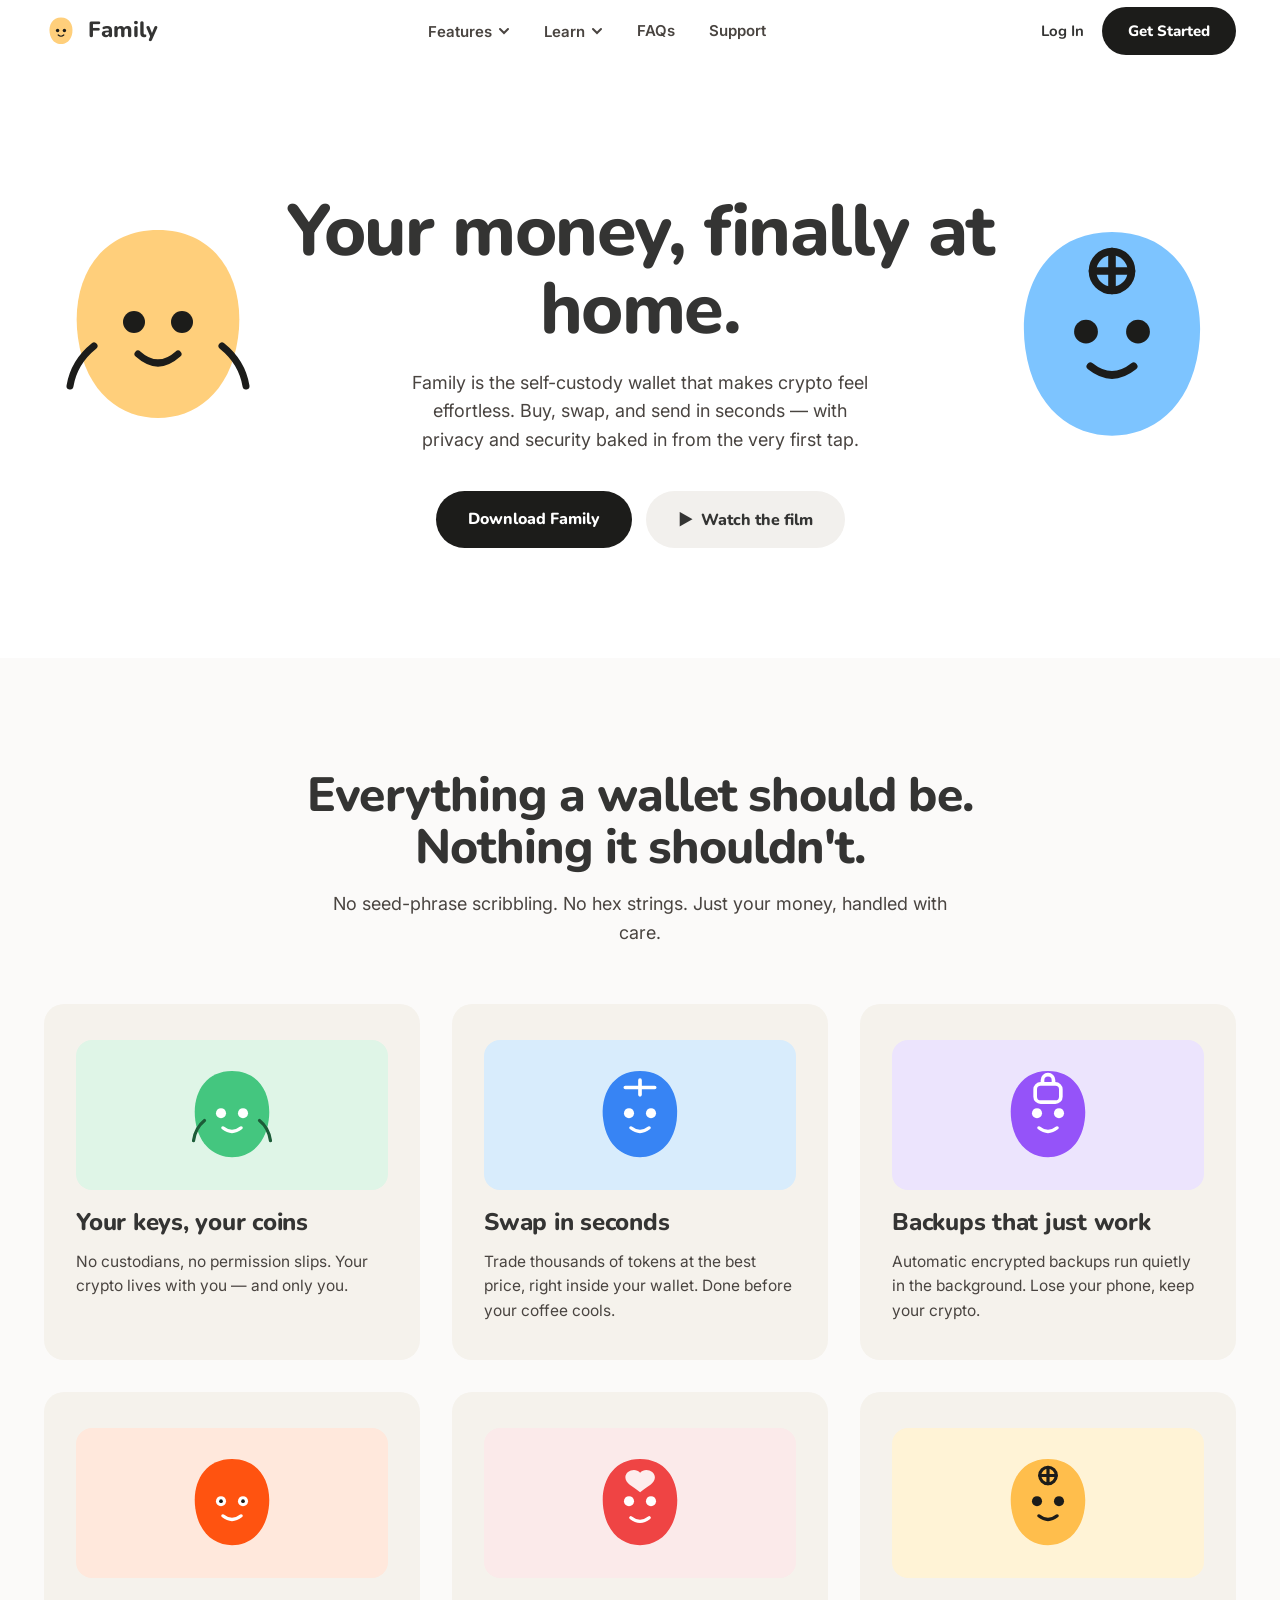
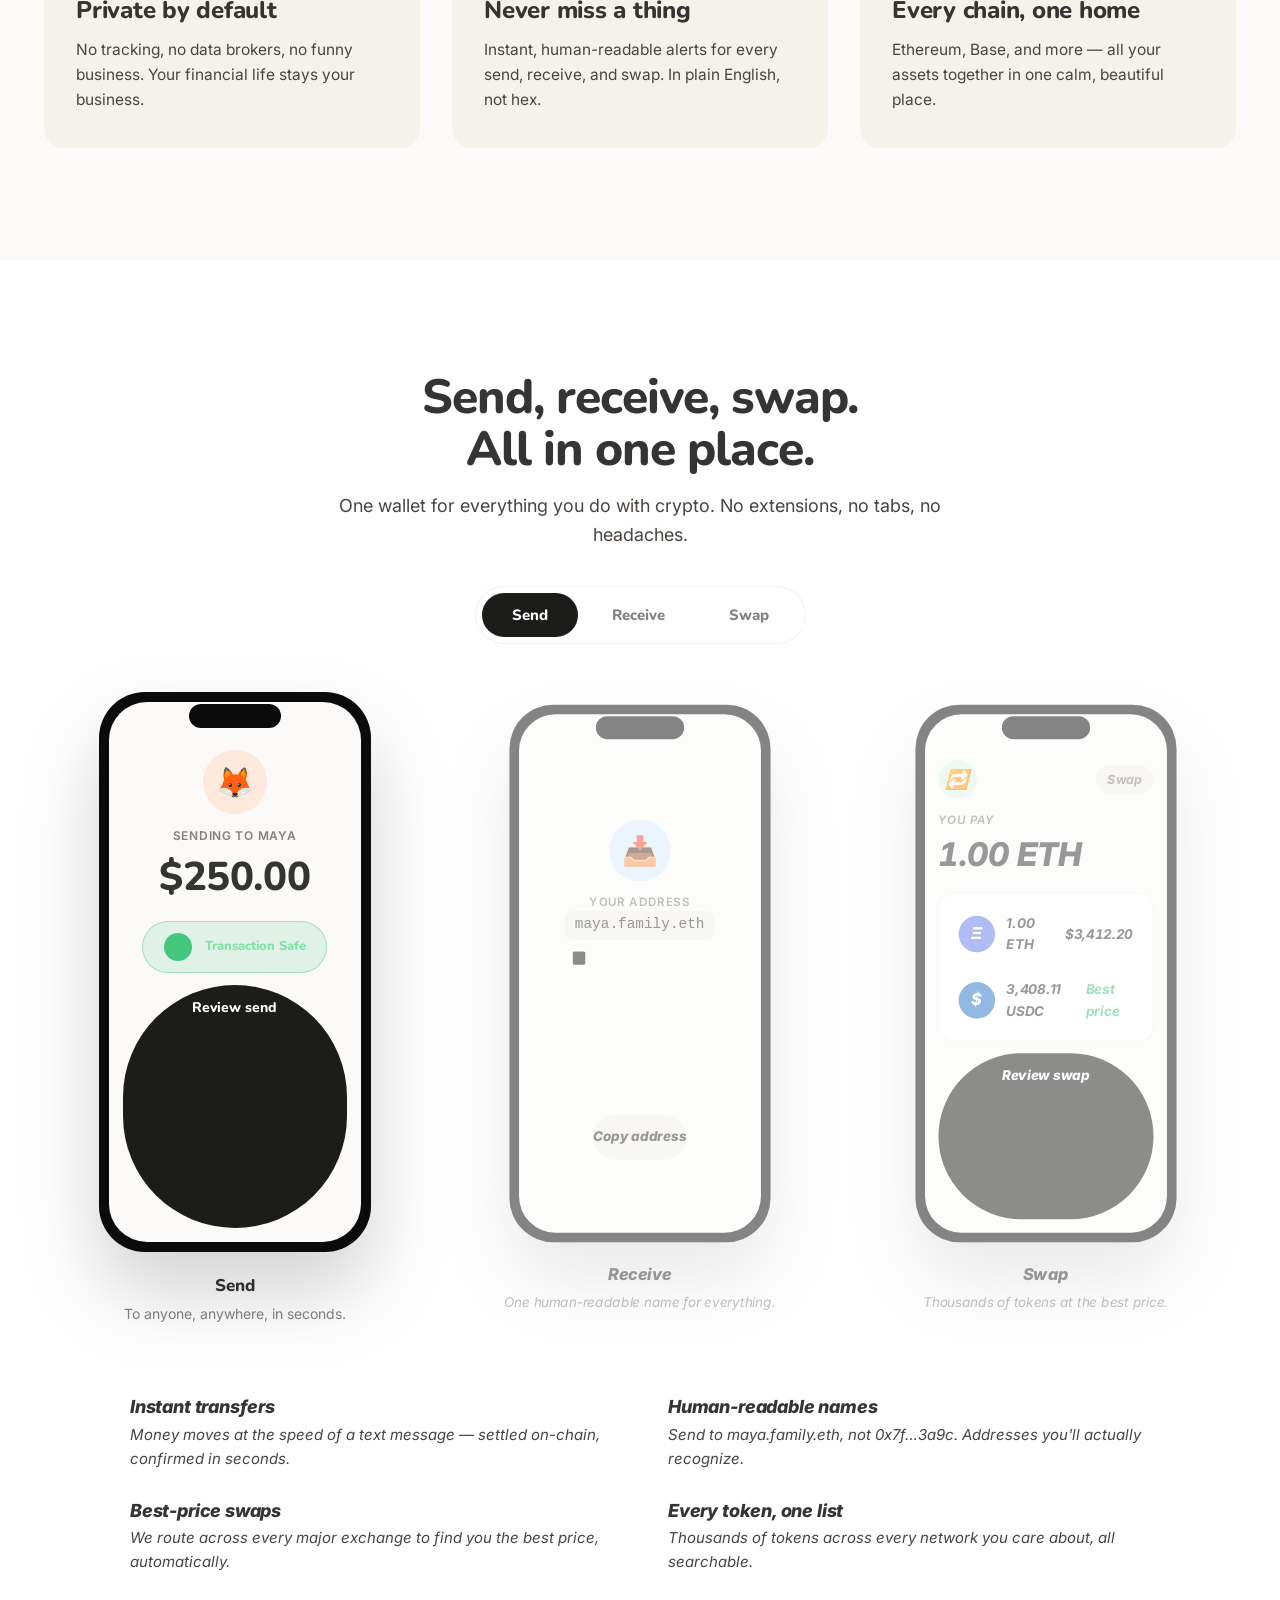
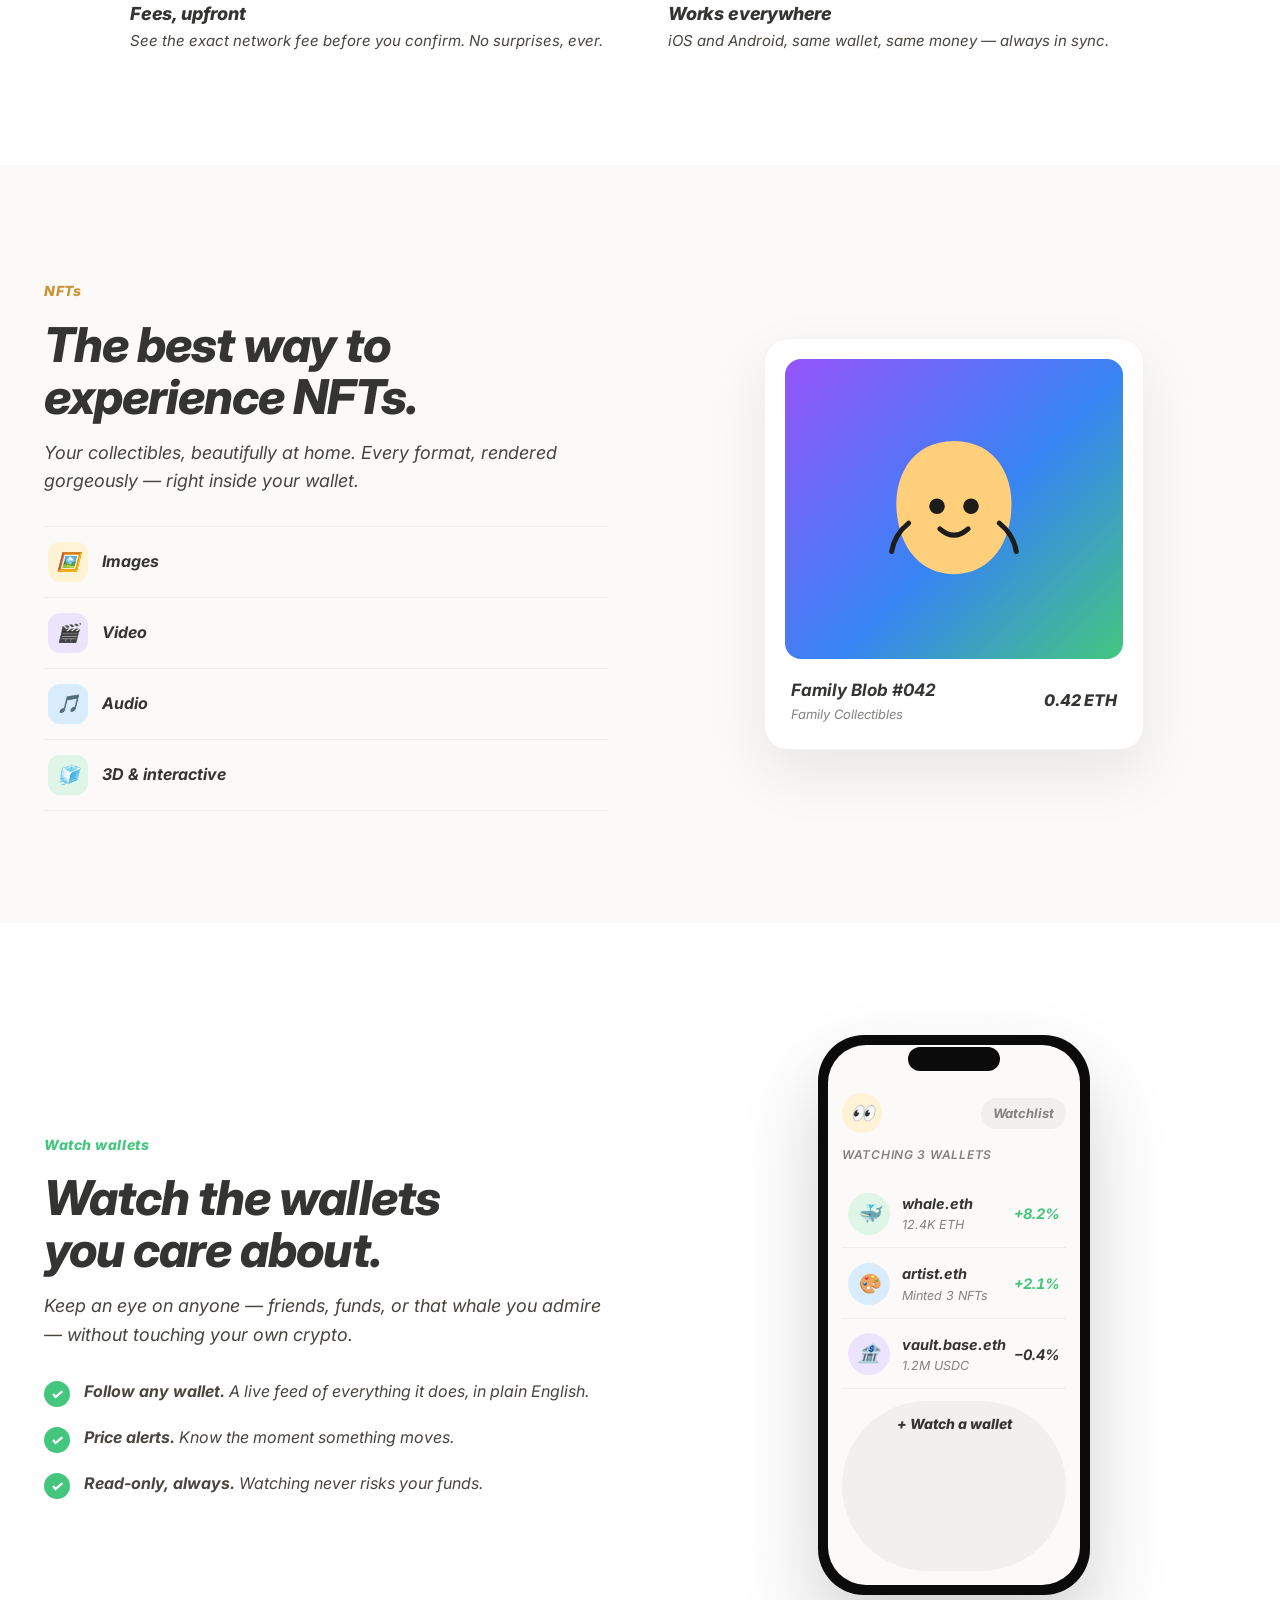
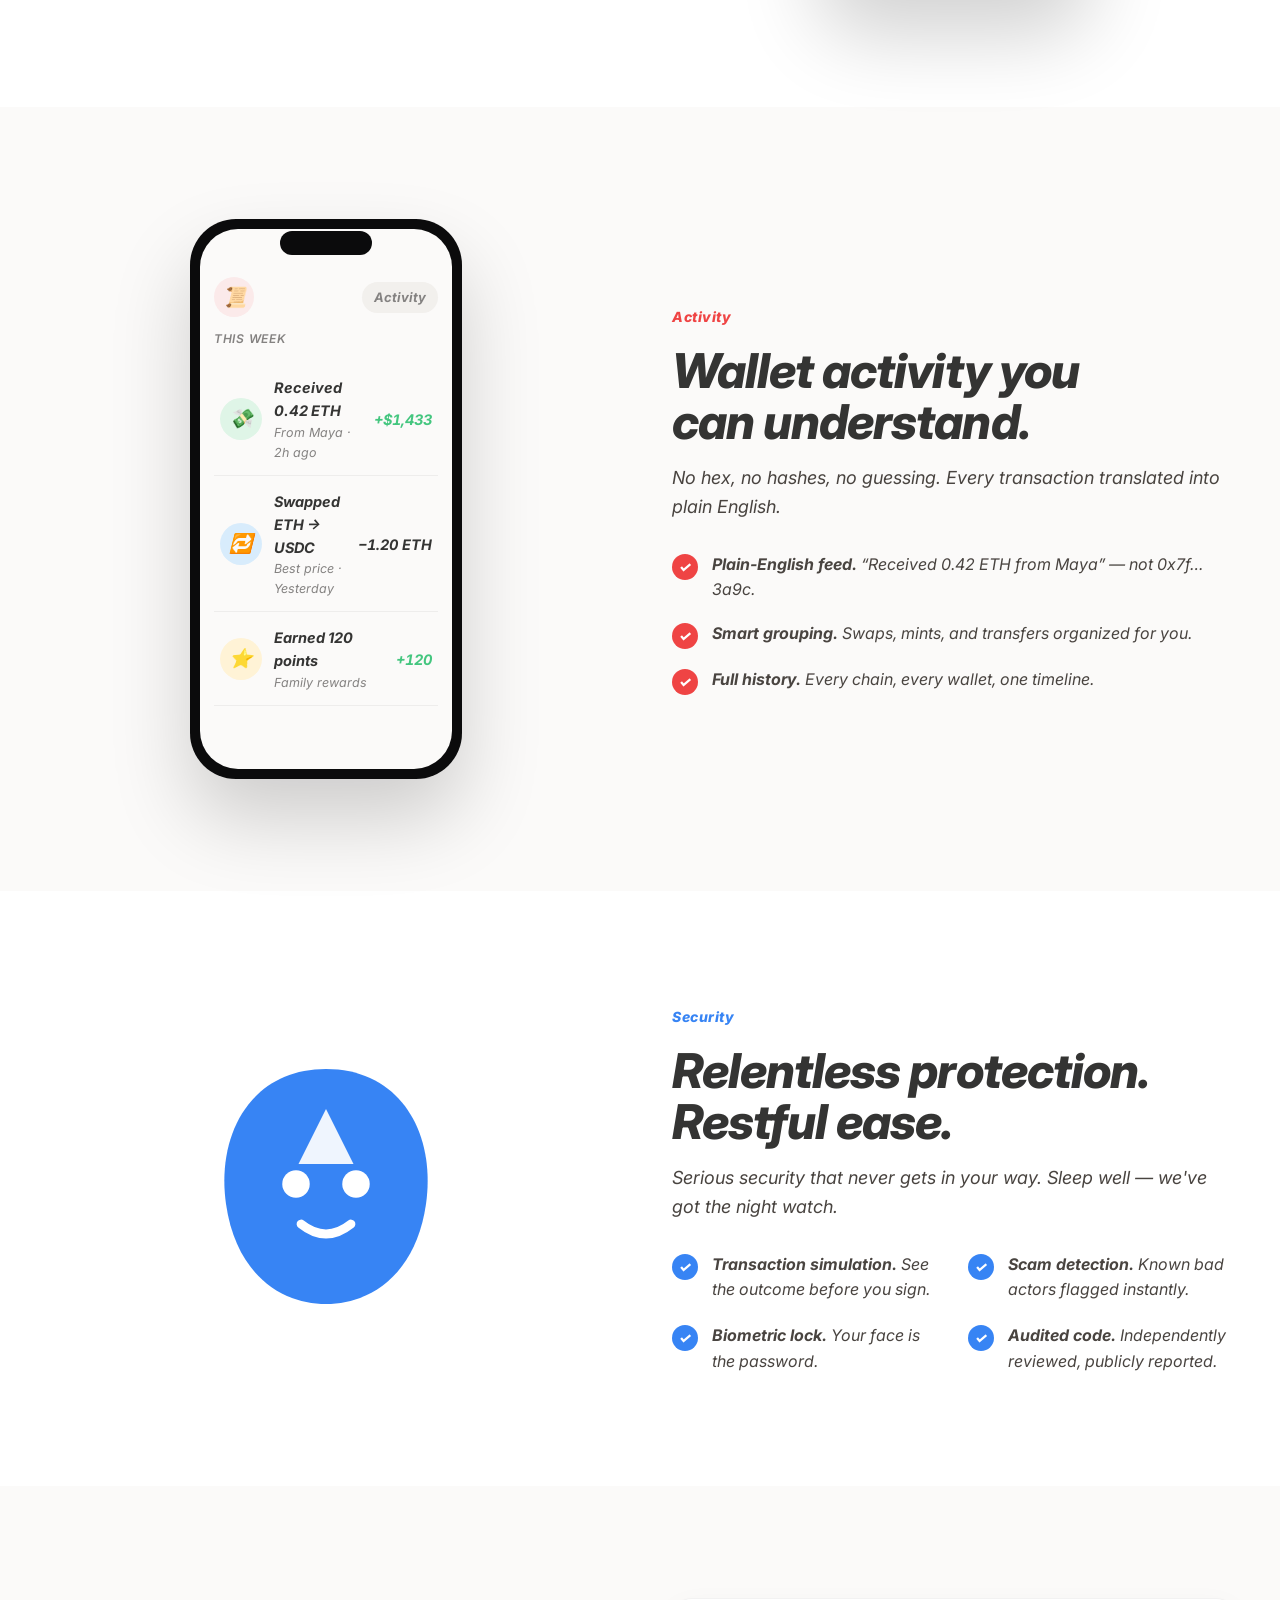
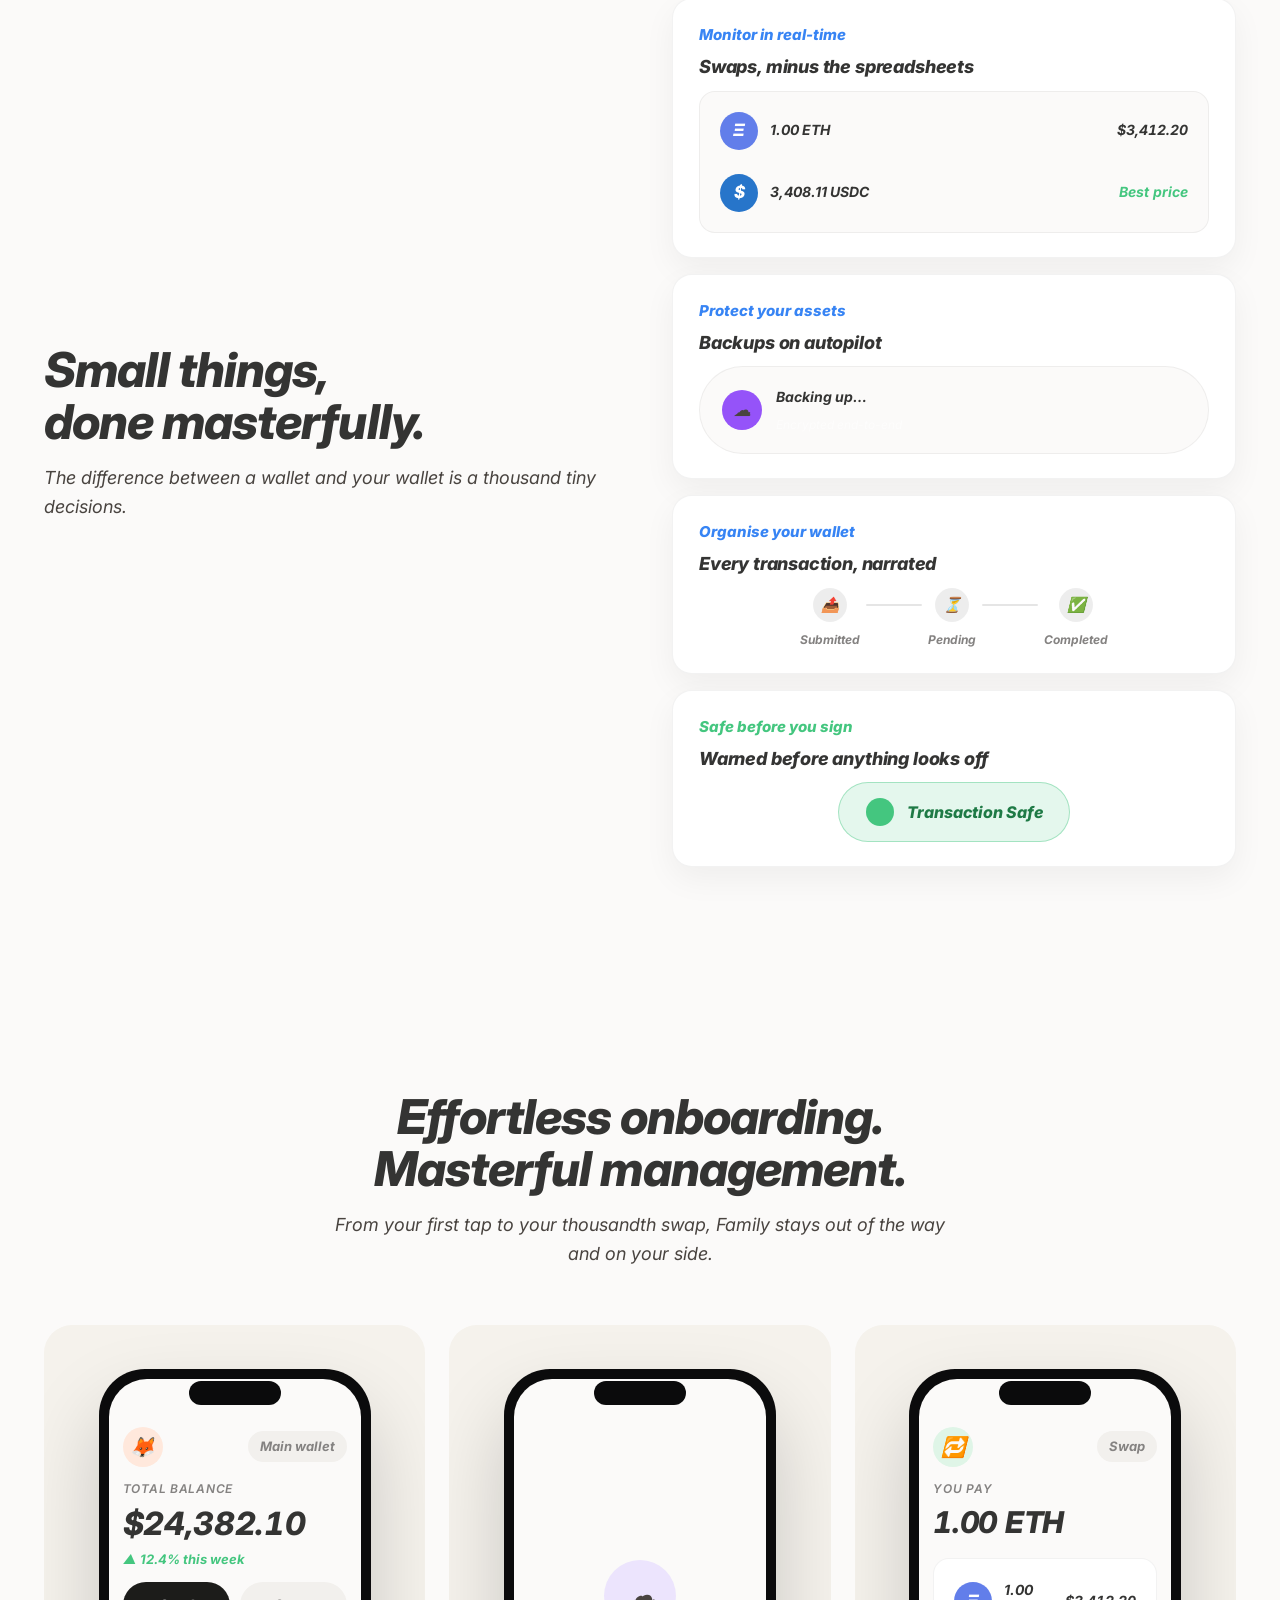
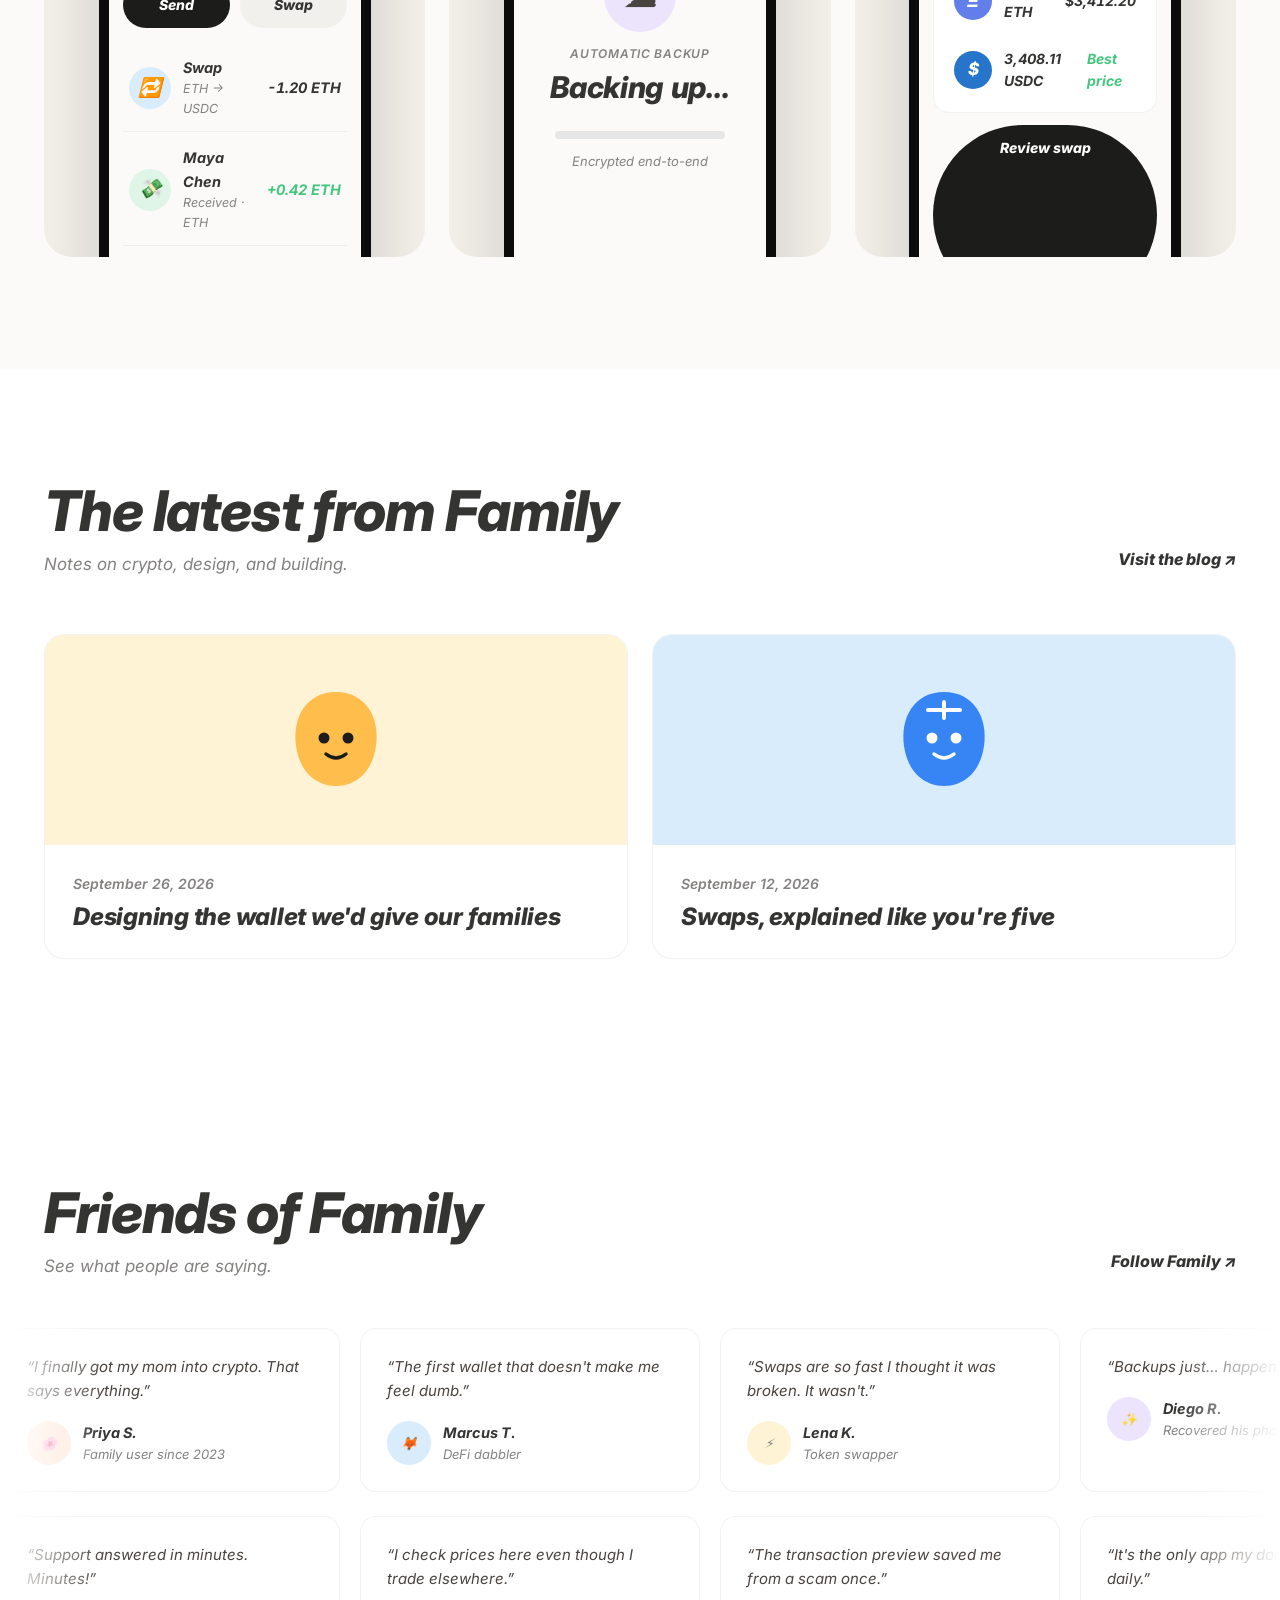
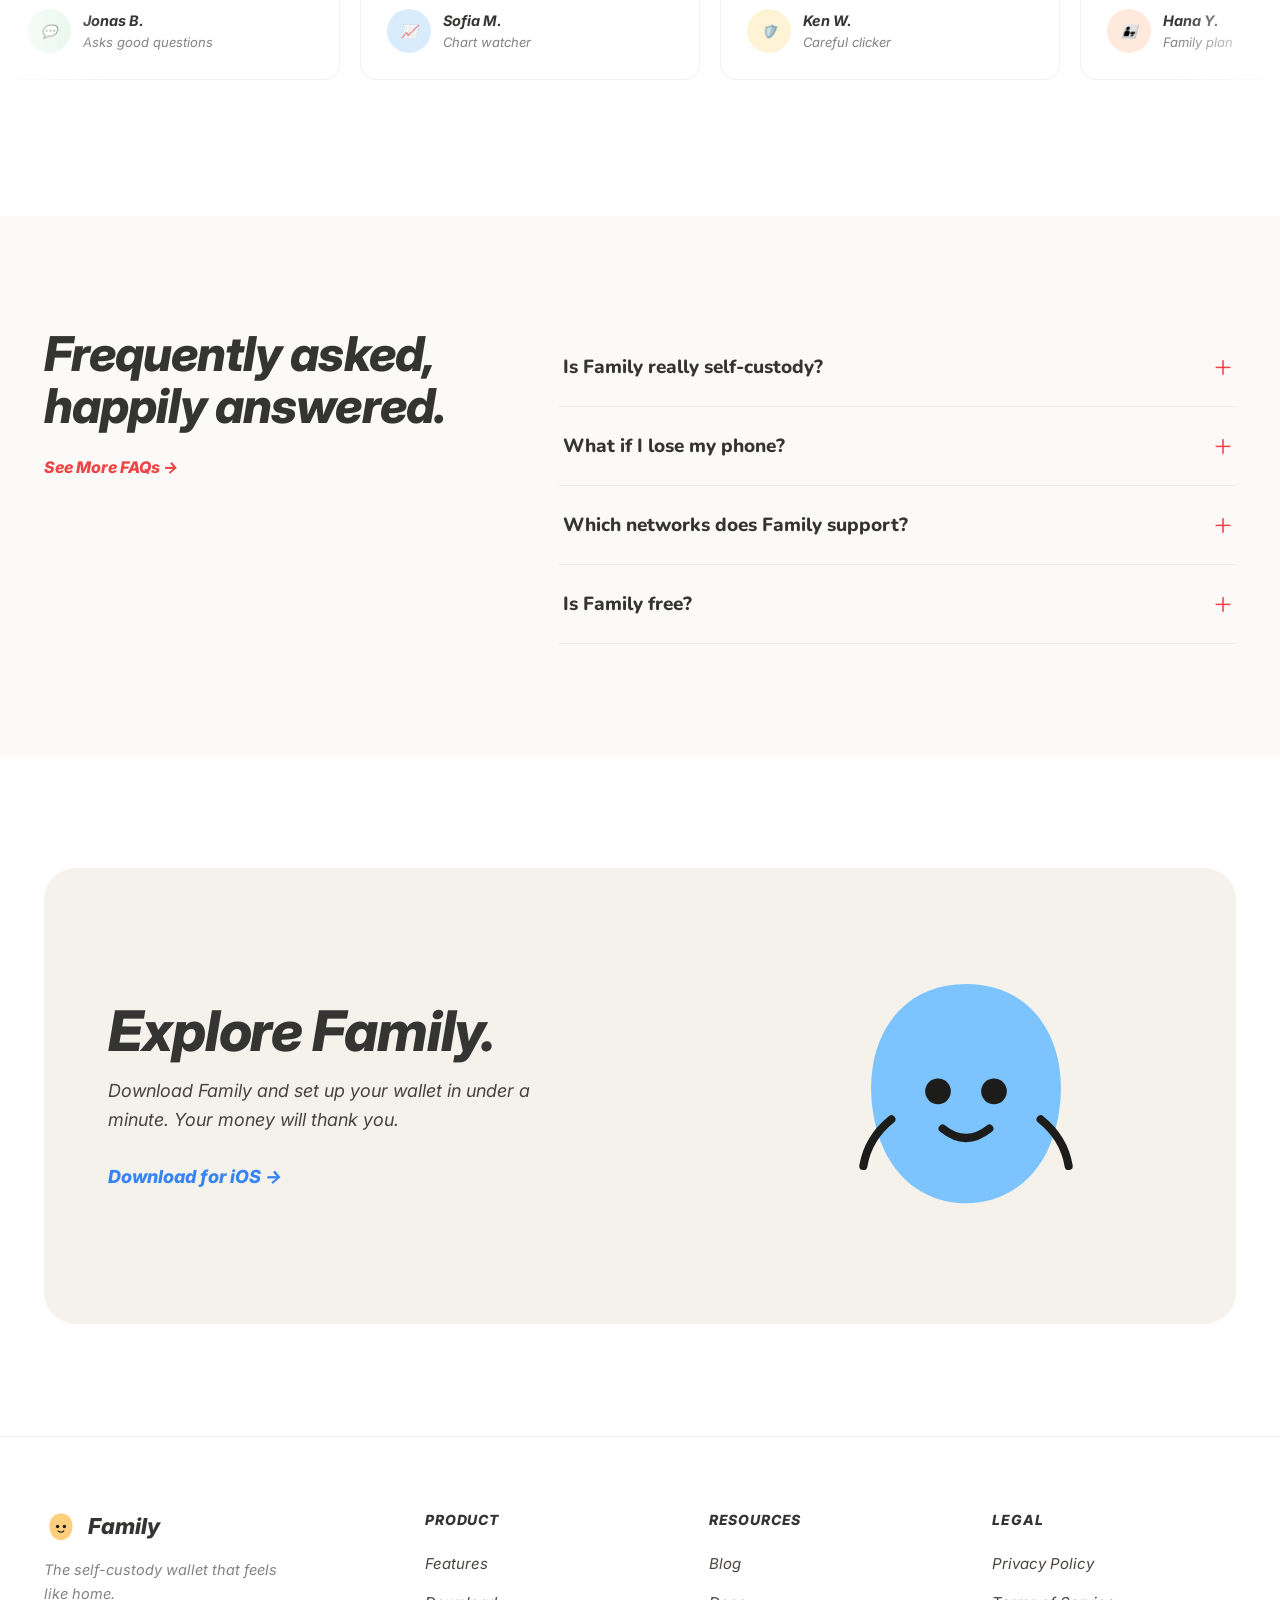
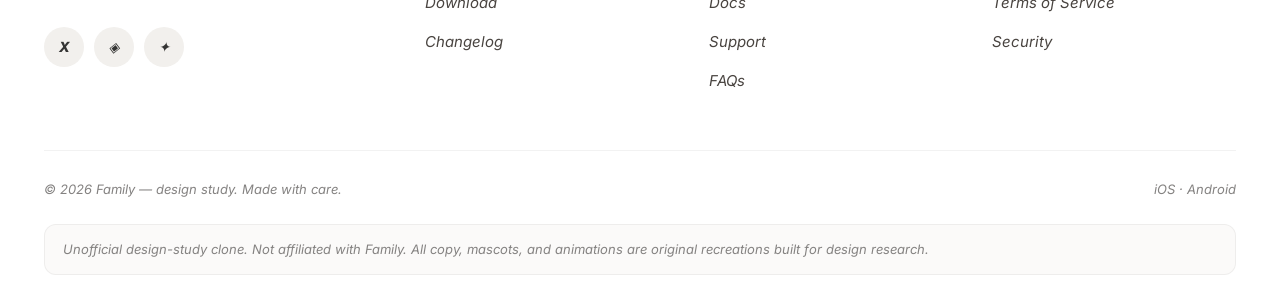
==== commit b2e193b5: "Fidelity pass: match family.co layout, type scale, and section structure - Type scale up: H1 72px, H" ====
--- a/index.html
+++ b/index.html
@@ -34,11 +34,11 @@
               <span class="drop-thumb" style="background:#D8ECFC">💼</span>
               <span><h4>Wallet</h4><p>Your money, at home. Every coin, one calm place.</p></span>
             </a>
-            <a class="drop-item" href="index.html#details">
+            <a class="drop-item" href="index.html#send">
               <span class="drop-thumb" style="background:#DFF5E7">🔁</span>
               <span><h4>Swap</h4><p>Trade thousands of tokens at the best price, in seconds.</p></span>
             </a>
-            <a class="drop-item" href="index.html#details">
+            <a class="drop-item" href="index.html#protect">
               <span class="drop-thumb" style="background:#ECE4FD">🔐</span>
               <span><h4>Backups</h4><p>Automatic encrypted backups. Lose your phone, keep your crypto.</p></span>
             </a>
@@ -67,72 +67,32 @@
         <li><a class="nav-link" href="support.html">Support</a></li>
       </ul>
       <div class="nav-cta">
-        <a class="btn btn-dark" href="download.html" style="padding:12px 26px;font-size:15px">Download</a>
+        <a class="nav-login" href="download.html">Log In</a>
+        <a class="btn btn-dark btn-sm" href="download.html">Get Started</a>
         <button class="burger" aria-label="Menu"><svg width="24" height="24" viewBox="0 0 24 24"><path d="M4 7h16M4 12h16M4 17h16" stroke="currentColor" stroke-width="2" stroke-linecap="round"/></svg></button>
       </div>
     </div>
   </header>
 
-  <!-- ================= HERO ================= -->
+    <!-- ================= HERO ================= -->
   <section class="hero band-white">
-    <svg class="confetti float" style="--d:.4s;left:8%;top:18%" width="44" height="44" viewBox="0 0 44 44"><circle cx="22" cy="22" r="18" fill="#FFCF7B"/><text x="22" y="29" text-anchor="middle" font-size="20">🪙</text></svg>
-    <svg class="confetti float-alt" style="--d:1.2s;right:10%;top:24%" width="40" height="40" viewBox="0 0 40 40"><path d="M20 2l4.5 9.5L35 13l-7.5 7 2 10.5L20 25l-9.5 5.5 2-10.5L5 13l10.5-1.5z" fill="#7DC4FF"/></svg>
-    <svg class="confetti float" style="--d:2s;left:14%;bottom:24%" width="36" height="36" viewBox="0 0 36 36"><path d="M18 30S6 22 6 13c0-5 4-8 8-8 3 0 4 2 4 2s1-2 4-2c4 0 8 3 8 8 0 9-12 17-12 17z" fill="#F966AC"/></svg>
-    <svg class="confetti float-alt" style="--d:.8s;right:13%;bottom:30%" width="38" height="38" viewBox="0 0 38 38"><rect x="8" y="8" width="22" height="22" rx="6" fill="#B9A7F9"/><circle cx="19" cy="17" r="3" fill="#1C1C1A"/><path d="M14 24h10" stroke="#1C1C1A" stroke-width="2.5" stroke-linecap="round"/></svg>
+    <svg class="hero-mascot left float" style="--d:.4s" width="240" height="240" viewBox="0 0 120 120" aria-hidden="true"><path d="M60 12 C90 12 104 38 100 66 C96 94 78 106 60 106 C42 106 24 94 20 66 C16 38 30 12 60 12 Z" fill="#FFCF7B"/><circle cx="48" cy="58" r="5.5" fill="#1C1C1A"/><circle cx="72" cy="58" r="5.5" fill="#1C1C1A"/><path d="M50 74 Q60 83 70 74" stroke="#1C1C1A" stroke-width="3.5" fill="none" stroke-linecap="round"/><path d="M28 70 Q18 78 16 90" stroke="#1C1C1A" stroke-width="3.5" fill="none" stroke-linecap="round"/><path d="M92 70 Q102 78 104 90" stroke="#1C1C1A" stroke-width="3.5" fill="none" stroke-linecap="round"/></svg>
+    <svg class="hero-mascot right float-alt" style="--d:1.3s" width="260" height="260" viewBox="0 0 120 120" aria-hidden="true"><path d="M60 12 C90 12 104 38 100 66 C96 94 78 106 60 106 C42 106 24 94 20 66 C16 38 30 12 60 12 Z" fill="#7DC4FF"/><circle cx="48" cy="58" r="5.5" fill="#1C1C1A"/><circle cx="72" cy="58" r="5.5" fill="#1C1C1A"/><path d="M50 74 Q60 82 70 74" stroke="#1C1C1A" stroke-width="3.5" fill="none" stroke-linecap="round"/><circle cx="60" cy="30" r="9" fill="none" stroke="#1C1C1A" stroke-width="3.5"/><path d="M60 21v18M51 30h18" stroke="#1C1C1A" stroke-width="3.5" stroke-linecap="round"/></svg>
 
     <div class="hero-inner">
-      <span class="eyebrow orange">Self-custody, minus the headache</span>
       <h1 class="hero-title" data-words>Your money, finally at home.</h1>
       <p class="hero-sub">Family is the self-custody wallet that makes crypto feel effortless. Buy, swap, and send in seconds — with privacy and security baked in from the very first tap.</p>
       <div class="hero-ctas">
         <a class="btn btn-dark" href="download.html">Download Family</a>
         <button class="btn btn-light" data-modal-open="demo-modal">▶&nbsp; Watch the film</button>
       </div>
-      <div class="phone-stage">
-        <div class="iphone" role="img" aria-label="Animated preview of the Family wallet app">
-          <div class="notch"></div>
-          <div class="iphone-screen">
-            <div class="wallet-ui">
-              <div class="wallet-top">
-                <div class="wallet-ava">🦊</div>
-                <span class="chip id">Main wallet</span>
-              </div>
-              <div>
-                <div class="wallet-bal-label">Total balance</div>
-                <div class="wallet-bal">$0.00</div>
-                <div class="wallet-delta">▲ 12.4% this week</div>
-              </div>
-              <div class="wallet-actions">
-                <div class="wact">Send</div>
-                <div class="wact ghost">Swap</div>
-              </div>
-              <div class="tx-list"></div>
-            </div>
-          </div>
-        </div>
-      </div>
-    </div>
-  </section>
-
-  <!-- ================= LOGO STRIP ================= -->
-  <div class="strip band-white">
-    <div class="wrap">
-      <p class="strip-label rv">Supports the tokens you already love</p>
-      <div class="coin-row rv" style="--rd:.1s">
-        <span class="coin"><span class="c-ico" style="background:#627EEA">Ξ</span>ETH</span>
-        <span class="coin"><span class="c-ico" style="background:#F7931A">₿</span>BTC</span>
-        <span class="coin"><span class="c-ico" style="background:#2775CA">$</span>USDC</span>
-        <span class="coin"><span class="c-ico" style="background:#0052FF">●</span>Base</span>
-        <span class="coin"><span class="c-ico" style="background:#9553F9">✦</span>SOL</span>
-      </div>
-    </div>
-  </div>
-
-  <!-- ================= FEATURES ================= -->
+    </div>
+  </section>
+
+<!-- ================= FEATURES ================= -->
   <section id="features" class="band-beige">
     <div class="wrap">
       <div class="center">
-        <span class="eyebrow green rv">Why you'll love it</span>
         <h2 class="h2 rv" style="--rd:.05s">Everything a wallet should be.<br>Nothing it shouldn't.</h2>
         <p class="lede rv" style="--rd:.1s">No seed-phrase scribbling. No hex strings. Just your money, handled with care.</p>
       </div>
@@ -141,7 +101,6 @@
           <div class="feat-art" style="background:#DFF5E7">
             <svg class="mascot-blob float" style="--d:.3s" width="110" height="110" viewBox="0 0 120 120"><path d="M60 12 C90 12 104 38 100 66 C96 94 78 106 60 106 C42 106 24 94 20 66 C16 38 30 12 60 12 Z" fill="#44C67F"/><circle cx="48" cy="58" r="5.5" fill="#fff"/><circle cx="72" cy="58" r="5.5" fill="#fff"/><path d="M50 74 Q60 82 70 74" stroke="#fff" stroke-width="3.5" fill="none" stroke-linecap="round"/><path d="M30 66 Q20 74 18 88" stroke="#1C5C38" stroke-width="3.5" fill="none" stroke-linecap="round"/><path d="M90 66 Q100 74 102 88" stroke="#1C5C38" stroke-width="3.5" fill="none" stroke-linecap="round"/></svg>
           </div>
-          <span class="eyebrow green">Self-custody</span>
           <h3>Your keys, your coins</h3>
           <p>No custodians, no permission slips. Your crypto lives with you — and only you.</p>
         </div>
@@ -149,7 +108,6 @@
           <div class="feat-art" style="background:#D8ECFC">
             <svg class="mascot-blob float-alt" style="--d:1s" width="110" height="110" viewBox="0 0 120 120"><path d="M60 12 C90 12 104 38 100 66 C96 94 78 106 60 106 C42 106 24 94 20 66 C16 38 30 12 60 12 Z" fill="#3784F4"/><circle cx="48" cy="58" r="5.5" fill="#fff"/><circle cx="72" cy="58" r="5.5" fill="#fff"/><path d="M50 74 Q60 82 70 74" stroke="#fff" stroke-width="3.5" fill="none" stroke-linecap="round"/><path d="M44 30 h32 M60 22 v16" stroke="#fff" stroke-width="4" stroke-linecap="round"/></svg>
           </div>
-          <span class="eyebrow blue">Swap</span>
           <h3>Swap in seconds</h3>
           <p>Trade thousands of tokens at the best price, right inside your wallet. Done before your coffee cools.</p>
         </div>
@@ -157,7 +115,6 @@
           <div class="feat-art" style="background:#ECE4FD">
             <svg class="mascot-blob float" style="--d:1.8s" width="110" height="110" viewBox="0 0 120 120"><path d="M60 12 C90 12 104 38 100 66 C96 94 78 106 60 106 C42 106 24 94 20 66 C16 38 30 12 60 12 Z" fill="#9553F9"/><circle cx="48" cy="58" r="5.5" fill="#fff"/><circle cx="72" cy="58" r="5.5" fill="#fff"/><path d="M50 74 Q60 82 70 74" stroke="#fff" stroke-width="3.5" fill="none" stroke-linecap="round"/><rect x="46" y="26" width="28" height="20" rx="6" fill="none" stroke="#fff" stroke-width="4"/><path d="M54 26 v-4 a6 6 0 0 1 12 0 v4" fill="none" stroke="#fff" stroke-width="4"/></svg>
           </div>
-          <span class="eyebrow purple">Backups</span>
           <h3>Backups that just work</h3>
           <p>Automatic encrypted backups run quietly in the background. Lose your phone, keep your crypto.</p>
         </div>
@@ -165,7 +122,6 @@
           <div class="feat-art" style="background:#FFE8DC">
             <svg class="mascot-blob float-alt" style="--d:.6s" width="110" height="110" viewBox="0 0 120 120"><path d="M60 12 C90 12 104 38 100 66 C96 94 78 106 60 106 C42 106 24 94 20 66 C16 38 30 12 60 12 Z" fill="#FF5310"/><circle cx="48" cy="58" r="5.5" fill="#fff"/><circle cx="72" cy="58" r="5.5" fill="#fff"/><circle cx="48" cy="58" r="2" fill="#1C1C1A"/><circle cx="72" cy="58" r="2" fill="#1C1C1A"/><path d="M50 74 Q60 82 70 74" stroke="#fff" stroke-width="3.5" fill="none" stroke-linecap="round"/></svg>
           </div>
-          <span class="eyebrow orange">Privacy</span>
           <h3>Private by default</h3>
           <p>No tracking, no data brokers, no funny business. Your financial life stays your business.</p>
         </div>
@@ -173,7 +129,6 @@
           <div class="feat-art" style="background:#FBEAEA">
             <svg class="mascot-blob float" style="--d:2.4s" width="110" height="110" viewBox="0 0 120 120"><path d="M60 12 C90 12 104 38 100 66 C96 94 78 106 60 106 C42 106 24 94 20 66 C16 38 30 12 60 12 Z" fill="#EF4444"/><circle cx="48" cy="58" r="5.5" fill="#fff"/><circle cx="72" cy="58" r="5.5" fill="#fff"/><path d="M50 76 Q60 84 70 76" stroke="#fff" stroke-width="3.5" fill="none" stroke-linecap="round"/><path d="M60 34 c-8-10-26-4-26 8 0 10 12 16 26 26 14-10 26-16 26-26 0-12-18-18-26-8z" fill="#fff" opacity="0.9" transform="translate(0,6) scale(0.62) translate(37,0)"/></svg>
           </div>
-          <span class="eyebrow" style="color:#EF4444">Notifications</span>
           <h3>Never miss a thing</h3>
           <p>Instant, human-readable alerts for every send, receive, and swap. In plain English, not hex.</p>
         </div>
@@ -181,7 +136,6 @@
           <div class="feat-art" style="background:#FFF3D6">
             <svg class="mascot-blob float-alt" style="--d:1.5s" width="110" height="110" viewBox="0 0 120 120"><path d="M60 12 C90 12 104 38 100 66 C96 94 78 106 60 106 C42 106 24 94 20 66 C16 38 30 12 60 12 Z" fill="#FFBE4C"/><circle cx="48" cy="58" r="5.5" fill="#1C1C1A"/><circle cx="72" cy="58" r="5.5" fill="#1C1C1A"/><path d="M50 74 Q60 82 70 74" stroke="#1C1C1A" stroke-width="3.5" fill="none" stroke-linecap="round"/><circle cx="60" cy="30" r="9" fill="none" stroke="#1C1C1A" stroke-width="3.5"/><path d="M60 21v18M51 30h18" stroke="#1C1C1A" stroke-width="3.5" stroke-linecap="round"/></svg>
           </div>
-          <span class="eyebrow" style="color:#CA9230">Multi-chain</span>
           <h3>Every chain, one home</h3>
           <p>Ethereum, Base, and more — all your assets together in one calm, beautiful place.</p>
         </div>
@@ -189,132 +143,429 @@
     </div>
   </section>
 
+    <!-- ================= SEND / RECEIVE / SWAP ================= -->
+  <section id="send" class="band-white">
+    <div class="wrap">
+      <div class="center">
+        <h2 class="h2 rv">Send, receive, swap.<br>All in one place.</h2>
+        <p class="lede rv" style="--rd:.1s">One wallet for everything you do with crypto. No extensions, no tabs, no headaches.</p>
+        <div class="tabs rv" style="--rd:.15s" role="tablist" aria-label="Wallet actions">
+          <button class="tab on" data-tab="send" role="tab" aria-selected="true">Send</button>
+          <button class="tab" data-tab="receive" role="tab" aria-selected="false">Receive</button>
+          <button class="tab" data-tab="swap" role="tab" aria-selected="false">Swap</button>
+        </div>
+      </div>
+      <div class="srs-row">
+        <div class="srs-phone on" data-phone="send">
+          <div class="phone-stage">
+            <div class="iphone mini" style="margin-bottom:0">
+              <div class="notch"></div>
+              <div class="iphone-screen">
+                <div class="wallet-ui" style="justify-content:center;text-align:center;align-items:center">
+                  <div class="wallet-ava" style="width:64px;height:64px;font-size:30px;background:var(--pastel-orange)">🦊</div>
+                  <div>
+                    <div class="wallet-bal-label">Sending to Maya</div>
+                    <div class="wallet-bal" style="font-size:40px">$250.00</div>
+                  </div>
+                  <span class="safe-pill" style="font-size:13px;padding:10px 20px">
+                    <svg class="safe-check" viewBox="0 0 30 30"><circle cx="15" cy="15" r="14"/><path d="M9 15.5l4.5 4.5L21 11"/></svg>
+                    Transaction Safe
+                  </span>
+                  <div class="wact" style="width:100%">Review send</div>
+                </div>
+              </div>
+            </div>
+          </div>
+          <p class="srs-cap">Send<span>To anyone, anywhere, in seconds.</span></p>
+        </div>
+        <div class="srs-phone" data-phone="receive">
+          <div class="phone-stage">
+            <div class="iphone mini" style="margin-bottom:0">
+              <div class="notch"></div>
+              <div class="iphone-screen">
+                <div class="wallet-ui" style="justify-content:center;text-align:center;align-items:center">
+                  <div class="wallet-ava" style="width:64px;height:64px;font-size:30px;background:var(--pastel-blue)">📥</div>
+                  <div>
+                    <div class="wallet-bal-label">Your address</div>
+                    <div class="code-chip" style="font-size:15px">maya.family.eth</div>
+                  </div>
+                  <div class="qr-grid" style="width:140px;height:140px" role="img" aria-label="Example receive code"><i><i><i><i><i><i class="w"><i><i><i><i><i class="w"><i><i><i class="w"><i><i><i class="w"><i><i><i><i><i><i class="w"><i><i><i><i><i><i><i><i><i class="w"><i><i><i class="w"><i class="w"><i class="w"><i><i class="w"><i><i class="w"><i><i><i><i><i class="w"><i><i class="w"><i class="w"><i><i class="w"><i><i><i><i><i><i><i class="w"><i><i><i class="w"><i class="w"><i><i><i class="w"><i><i class="w"><i class="w"><i><i class="w"><i class="w"><i class="w"><i><i><i><i class="w"><i><i class="w"><i><i><i class="w"></div>
+                  <div class="wact ghost" style="width:100%">Copy address</div>
+                </div>
+              </div>
+            </div>
+          </div>
+          <p class="srs-cap">Receive<span>One human-readable name for everything.</span></p>
+        </div>
+        <div class="srs-phone" data-phone="swap">
+          <div class="phone-stage">
+            <div class="iphone mini" style="margin-bottom:0">
+              <div class="notch"></div>
+              <div class="iphone-screen">
+                <div class="wallet-ui">
+                  <div class="wallet-top">
+                    <div class="wallet-ava" style="background:var(--pastel-green)">🔁</div>
+                    <span class="chip id">Swap</span>
+                  </div>
+                  <div>
+                    <div class="wallet-bal-label">You pay</div>
+                    <div class="wallet-bal" style="font-size:34px">1.00 ETH</div>
+                  </div>
+                  <div class="swap-card">
+                    <div class="swap-row"><span class="sw-ico" style="background:#627EEA">Ξ</span><span class="sw-name">1.00 ETH</span><span class="sw-amt">$3,412.20</span></div>
+                    <div class="swap-row r2"><span class="sw-ico" style="background:#2775CA">$</span><span class="sw-name">3,408.11 USDC</span><span class="sw-amt" style="color:var(--green)">Best price</span></div>
+                  </div>
+                  <div class="wact" style="width:100%">Review swap</div>
+                </div>
+              </div>
+            </div>
+          </div>
+          <p class="srs-cap">Swap<span>Thousands of tokens at the best price.</span></p>
+        </div>
+      </div>
+      <div class="feat-list">
+        <div class="rv"><h4>Instant transfers</h4><p>Money moves at the speed of a text message — settled on-chain, confirmed in seconds.</p></div>
+        <div class="rv" style="--rd:.05s"><h4>Human-readable names</h4><p>Send to maya.family.eth, not 0x7f…3a9c. Addresses you'll actually recognize.</p></div>
+        <div class="rv" style="--rd:.1s"><h4>Best-price swaps</h4><p>We route across every major exchange to find you the best price, automatically.</p></div>
+        <div class="rv" style="--rd:.15s"><h4>Every token, one list</h4><p>Thousands of tokens across every network you care about, all searchable.</p></div>
+        <div class="rv" style="--rd:.2s"><h4>Fees, upfront</h4><p>See the exact network fee before you confirm. No surprises, ever.</p></div>
+        <div class="rv" style="--rd:.25s"><h4>Works everywhere</h4><p>iOS and Android, same wallet, same money — always in sync.</p></div>
+      </div>
+    </div>
+  </section>
+
+  <!-- ================= NFTS ================= -->
+  <section id="nft" class="band-beige">
+    <div class="wrap split">
+      <div>
+        <span class="eyebrow rv" style="color:#CA9230">NFTs</span>
+        <h2 class="h2 rv" style="--rd:.05s">The best way to<br>experience NFTs.</h2>
+        <p class="lede rv" style="--rd:.1s">Your collectibles, beautifully at home. Every format, rendered gorgeously — right inside your wallet.</p>
+        <ul class="media-list rv" style="--rd:.15s">
+          <li><span class="m-ico" style="background:#FFF3D6">🖼️</span>Images</li>
+          <li><span class="m-ico" style="background:#ECE4FD">🎬</span>Video</li>
+          <li><span class="m-ico" style="background:#D8ECFC">🎵</span>Audio</li>
+          <li><span class="m-ico" style="background:#DFF5E7">🧊</span>3D &amp; interactive</li>
+        </ul>
+      </div>
+      <div class="rv" style="--rd:.1s">
+        <div class="nft-card float">
+          <div class="nft-art">
+            <svg width="170" height="170" viewBox="0 0 120 120" aria-hidden="true"><path d="M60 12 C90 12 104 38 100 66 C96 94 78 106 60 106 C42 106 24 94 20 66 C16 38 30 12 60 12 Z" fill="#FFCF7B"/><circle cx="48" cy="58" r="5.5" fill="#1C1C1A"/><circle cx="72" cy="58" r="5.5" fill="#1C1C1A"/><path d="M50 74 Q60 83 70 74" stroke="#1C1C1A" stroke-width="3.5" fill="none" stroke-linecap="round"/><path d="M28 70 Q18 78 16 90" stroke="#1C1C1A" stroke-width="3.5" fill="none" stroke-linecap="round"/><path d="M92 70 Q102 78 104 90" stroke="#1C1C1A" stroke-width="3.5" fill="none" stroke-linecap="round"/></svg>
+          </div>
+          <div class="nft-meta">
+            <div><b>Family Blob #042</b><span>Family Collectibles</span></div>
+            <div class="nft-price">0.42 ETH</div>
+          </div>
+        </div>
+      </div>
+    </div>
+  </section>
+
+  <!-- ================= WATCH WALLETS ================= -->
+  <section id="watch" class="band-white">
+    <div class="wrap split">
+      <div>
+        <span class="eyebrow green rv">Watch wallets</span>
+        <h2 class="h2 rv" style="--rd:.05s">Watch the wallets<br>you care about.</h2>
+        <p class="lede rv" style="--rd:.1s">Keep an eye on anyone — friends, funds, or that whale you admire — without touching your own crypto.</p>
+        <ul class="ticks rv" style="--rd:.15s">
+          <li><span class="tick-dot" style="background:var(--green)">✓</span><span><b>Follow any wallet.</b> A live feed of everything it does, in plain English.</span></li>
+          <li><span class="tick-dot" style="background:var(--green)">✓</span><span><b>Price alerts.</b> Know the moment something moves.</span></li>
+          <li><span class="tick-dot" style="background:var(--green)">✓</span><span><b>Read-only, always.</b> Watching never risks your funds.</span></li>
+        </ul>
+      </div>
+      <div class="rv" style="--rd:.1s">
+        <div class="phone-stage">
+          <div class="iphone mini" style="margin-bottom:0">
+            <div class="notch"></div>
+            <div class="iphone-screen">
+              <div class="wallet-ui">
+                <div class="wallet-top">
+                  <div class="wallet-ava" style="background:var(--pastel-yellow)">👀</div>
+                  <span class="chip id">Watchlist</span>
+                </div>
+                <div>
+                  <div class="wallet-bal-label">Watching 3 wallets</div>
+                </div>
+                <div class="tx-list">
+                  <div class="tx-row show"><div class="tx-ico" style="background:#DFF5E7">🐳</div><div class="tx-meta"><div class="tx-name">whale.eth</div><div class="tx-sub">12.4K ETH</div></div><div class="tx-amt pos">+8.2%</div></div>
+                  <div class="tx-row show"><div class="tx-ico" style="background:#D8ECFC">🎨</div><div class="tx-meta"><div class="tx-name">artist.eth</div><div class="tx-sub">Minted 3 NFTs</div></div><div class="tx-amt pos">+2.1%</div></div>
+                  <div class="tx-row show"><div class="tx-ico" style="background:#ECE4FD">🏦</div><div class="tx-meta"><div class="tx-name">vault.base.eth</div><div class="tx-sub">1.2M USDC</div></div><div class="tx-amt">−0.4%</div></div>
+                </div>
+                <div class="wact ghost" style="width:100%">+ Watch a wallet</div>
+              </div>
+            </div>
+          </div>
+        </div>
+      </div>
+    </div>
+  </section>
+
+  <!-- ================= WALLET ACTIVITY ================= -->
+  <section id="activity" class="band-beige">
+    <div class="wrap split flip">
+      <div>
+        <span class="eyebrow rv" style="color:#EF4444">Activity</span>
+        <h2 class="h2 rv" style="--rd:.05s">Wallet activity you<br>can understand.</h2>
+        <p class="lede rv" style="--rd:.1s">No hex, no hashes, no guessing. Every transaction translated into plain English.</p>
+        <ul class="ticks rv" style="--rd:.15s">
+          <li><span class="tick-dot" style="background:#EF4444">✓</span><span><b>Plain-English feed.</b> “Received 0.42 ETH from Maya” — not 0x7f…3a9c.</span></li>
+          <li><span class="tick-dot" style="background:#EF4444">✓</span><span><b>Smart grouping.</b> Swaps, mints, and transfers organized for you.</span></li>
+          <li><span class="tick-dot" style="background:#EF4444">✓</span><span><b>Full history.</b> Every chain, every wallet, one timeline.</span></li>
+        </ul>
+      </div>
+      <div class="rv" style="--rd:.1s">
+        <div class="phone-stage">
+          <div class="iphone mini" style="margin-bottom:0">
+            <div class="notch"></div>
+            <div class="iphone-screen">
+              <div class="wallet-ui">
+                <div class="wallet-top">
+                  <div class="wallet-ava" style="background:var(--pastel-red)">📜</div>
+                  <span class="chip id">Activity</span>
+                </div>
+                <div>
+                  <div class="wallet-bal-label">This week</div>
+                </div>
+                <div class="tx-list">
+                  <div class="tx-row show"><div class="tx-ico" style="background:#DFF5E7">💸</div><div class="tx-meta"><div class="tx-name">Received 0.42 ETH</div><div class="tx-sub">From Maya · 2h ago</div></div><div class="tx-amt pos">+$1,433</div></div>
+                  <div class="tx-row show"><div class="tx-ico" style="background:#D8ECFC">🔁</div><div class="tx-meta"><div class="tx-name">Swapped ETH → USDC</div><div class="tx-sub">Best price · Yesterday</div></div><div class="tx-amt">−1.20 ETH</div></div>
+                  <div class="tx-row show"><div class="tx-ico" style="background:#FFF3D6">⭐</div><div class="tx-meta"><div class="tx-name">Earned 120 points</div><div class="tx-sub">Family rewards</div></div><div class="tx-amt pos">+120</div></div>
+                </div>
+              </div>
+            </div>
+          </div>
+        </div>
+      </div>
+    </div>
+  </section>
+
+  <!-- ================= RELENTLESS PROTECTION ================= -->
+  <section id="protect" class="band-white">
+    <div class="wrap split">
+      <div class="rv" style="display:flex;justify-content:center">
+        <svg class="float" width="300" height="300" viewBox="0 0 120 120" role="img" aria-label="Security mascot"><path d="M60 12 C90 12 104 38 100 66 C96 94 78 106 60 106 C42 106 24 94 20 66 C16 38 30 12 60 12 Z" fill="#3784F4"/><circle cx="48" cy="58" r="5.5" fill="#fff"/><circle cx="72" cy="58" r="5.5" fill="#fff"/><path d="M50 74 Q60 82 70 74" stroke="#fff" stroke-width="3.5" fill="none" stroke-linecap="round"/><path d="M60 28 l11 22 h-22 z" fill="#fff" opacity="0.92"/></svg>
+      </div>
+      <div>
+        <span class="eyebrow blue rv">Security</span>
+        <h2 class="h2 rv" style="--rd:.05s">Relentless protection.<br>Restful ease.</h2>
+        <p class="lede rv" style="--rd:.1s">Serious security that never gets in your way. Sleep well — we've got the night watch.</p>
+        <ul class="ticks cols2 rv" style="--rd:.15s">
+          <li><span class="tick-dot" style="background:var(--blue)">✓</span><span><b>Transaction simulation.</b> See the outcome before you sign.</span></li>
+          <li><span class="tick-dot" style="background:var(--blue)">✓</span><span><b>Scam detection.</b> Known bad actors flagged instantly.</span></li>
+          <li><span class="tick-dot" style="background:var(--blue)">✓</span><span><b>Biometric lock.</b> Your face is the password.</span></li>
+          <li><span class="tick-dot" style="background:var(--blue)">✓</span><span><b>Audited code.</b> Independently reviewed, publicly reported.</span></li>
+        </ul>
+      </div>
+    </div>
+  </section>
+
   <!-- ================= DETAILS THAT MATTER ================= -->
-  <section id="details" class="band-white">
-    <div class="wrap">
-      <div class="center">
-        <span class="eyebrow blue rv">Details that matter</span>
-        <h2 class="h2 rv" style="--rd:.05s">Small things, done masterfully.</h2>
-        <p class="lede rv" style="--rd:.1s">The difference between a wallet and <em>your</em> wallet is a thousand tiny decisions.</p>
-      </div>
-      <div class="details-grid">
-        <div class="vignette rv">
-          <div><h3>Swaps, minus the spreadsheets</h3><p>See exactly what goes in and what comes out. No surprises, no fine print.</p></div>
-          <div class="vstage">
-            <div class="swap-card">
-              <div class="swap-row"><span class="sw-ico" style="background:#627EEA">Ξ</span><span class="sw-name">1.00 ETH</span><span class="sw-amt">$3,412.20</span></div>
-              <div class="swap-row r2"><span class="sw-ico" style="background:#2775CA">$</span><span class="sw-name">3,408.11 USDC</span><span class="sw-amt" style="color:#7FE3A8">Best price</span></div>
-            </div>
-          </div>
-        </div>
-        <div class="vignette rv" style="--rd:.08s">
-          <div><h3>Backups on autopilot</h3><p>Encrypted backups run quietly in the background while you get on with life.</p></div>
-          <div class="vstage">
-            <div class="backup-pill">
-              <span class="b-ico">☁️</span>
-              <span><span class="b-label">Backing up…</span><br><span class="b-sub">Encrypted end-to-end</span><span class="pbar"><span></span></span></span>
-            </div>
-          </div>
-        </div>
-        <div class="vignette rv">
-          <div><h3>Every transaction, narrated</h3><p>Watch your transaction travel, step by step — in plain English.</p></div>
-          <div class="vstage">
-            <div class="tl">
-              <div class="tl-step"><span class="tl-dot">📤</span><span class="tl-label">Submitted</span></div>
-              <div class="tl-line"></div>
-              <div class="tl-step s2"><span class="tl-dot">⏳</span><span class="tl-label">Pending</span></div>
-              <div class="tl-line"></div>
-              <div class="tl-step s3"><span class="tl-dot">✅</span><span class="tl-label">Completed</span></div>
-            </div>
-          </div>
-        </div>
-        <div class="vignette rv" style="--rd:.08s">
-          <div><h3>Safe before you sign</h3><p>We simulate every transaction and warn you before anything looks off.</p></div>
-          <div class="vstage">
-            <span class="safe-pill">
-              <svg class="safe-check" viewBox="0 0 30 30"><circle cx="15" cy="15" r="14"/><path d="M9 15.5l4.5 4.5L21 11"/></svg>
-              Transaction Safe
-            </span>
-          </div>
-        </div>
-      </div>
-    </div>
-  </section>
-
-  <!-- ================= PHONE MOCKUP ================= -->
-  <section class="band-beige">
-    <div class="wrap mockup">
-      <div class="mockup-copy">
-        <span class="eyebrow purple rv">Made for humans</span>
-        <h2 class="h2 rv" style="--rd:.05s">Effortless onboarding.<br>Masterful management.</h2>
-        <p class="lede rv" style="--rd:.1s">From your first tap to your thousandth swap, Family stays out of the way and on your side.</p>
-        <ul class="check-list">
-          <li class="rv"><span class="check-dot" style="background:var(--green)">✓</span><span><b>Set up in under a minute.</b> No seed-phrase scribbling, no twelve-word pop quiz.</span></li>
-          <li class="rv" style="--rd:.08s"><span class="check-dot" style="background:var(--blue)">✓</span><span><b>Human-readable everything.</b> Names, not addresses. Dollars, not wei.</span></li>
-          <li class="rv" style="--rd:.16s"><span class="check-dot" style="background:var(--purple)">✓</span><span><b>Plays well with others.</b> Connects to the apps and sites you already love.</span></li>
-        </ul>
-        <div class="rv" style="--rd:.2s;margin-top:32px"><a class="btn btn-dark" href="download.html">Get Family free</a></div>
-      </div>
-      <div class="phone-stage rv">
-        <div class="iphone">
-          <div class="notch"></div>
-          <div class="iphone-screen">
-            <div class="wallet-ui" style="justify-content:center;align-items:center;text-align:center">
-              <div class="wallet-ava float" style="width:72px;height:72px;font-size:34px;background:var(--pastel-blue)">🦊</div>
-              <div>
-                <div class="wallet-bal-label">Sending to Maya</div>
-                <div class="wallet-bal" style="font-size:44px">$250.00</div>
-              </div>
-              <span class="safe-pill" style="font-size:14px;padding:12px 22px">
+  <section id="details" class="band-beige">
+    <div class="wrap">
+      <div class="details-split">
+        <div>
+          <h2 class="h2 rv">Small things,<br>done masterfully.</h2>
+          <p class="lede rv" style="--rd:.1s">The difference between a wallet and <em>your</em> wallet is a thousand tiny decisions.</p>
+        </div>
+        <div class="mini-stack">
+          <div class="mini-card rv">
+            <span class="m-label">Monitor in real-time</span>
+            <h4>Swaps, minus the spreadsheets</h4>
+            <div class="vstage">
+              <div class="swap-card">
+                <div class="swap-row"><span class="sw-ico" style="background:#627EEA">Ξ</span><span class="sw-name">1.00 ETH</span><span class="sw-amt">$3,412.20</span></div>
+                <div class="swap-row r2"><span class="sw-ico" style="background:#2775CA">$</span><span class="sw-name">3,408.11 USDC</span><span class="sw-amt" style="color:var(--green)">Best price</span></div>
+              </div>
+            </div>
+          </div>
+          <div class="mini-card rv" style="--rd:.06s">
+            <span class="m-label">Protect your assets</span>
+            <h4>Backups on autopilot</h4>
+            <div class="vstage">
+              <div class="backup-pill">
+                <span class="b-ico">☁️</span>
+                <span><span class="b-label">Backing up…</span><br><span class="b-sub">Encrypted end-to-end</span><span class="pbar"><span></span></span></span>
+              </div>
+            </div>
+          </div>
+          <div class="mini-card rv" style="--rd:.12s">
+            <span class="m-label">Organise your wallet</span>
+            <h4>Every transaction, narrated</h4>
+            <div class="vstage">
+              <div class="tl">
+                <div class="tl-step"><span class="tl-dot">📤</span><span class="tl-label">Submitted</span></div>
+                <div class="tl-line"></div>
+                <div class="tl-step s2"><span class="tl-dot">⏳</span><span class="tl-label">Pending</span></div>
+                <div class="tl-line"></div>
+                <div class="tl-step s3"><span class="tl-dot">✅</span><span class="tl-label">Completed</span></div>
+              </div>
+            </div>
+          </div>
+          <div class="mini-card rv" style="--rd:.18s">
+            <span class="m-label" style="color:var(--green)">Safe before you sign</span>
+            <h4>Warned before anything looks off</h4>
+            <div class="vstage">
+              <span class="safe-pill">
                 <svg class="safe-check" viewBox="0 0 30 30"><circle cx="15" cy="15" r="14"/><path d="M9 15.5l4.5 4.5L21 11"/></svg>
                 Transaction Safe
               </span>
-              <div class="wact" style="width:100%">Confirm send</div>
-              <svg class="confetti float" style="--d:.5s;position:absolute;left:24px;top:120px" width="30" height="30" viewBox="0 0 36 36"><path d="M18 30S6 22 6 13c0-5 4-8 8-8 3 0 4 2 4 2s1-2 4-2c4 0 8 3 8 8 0 9-12 17-12 17z" fill="#F966AC"/></svg>
-              <svg class="confetti float-alt" style="--d:1.6s;position:absolute;right:28px;top:200px" width="28" height="28" viewBox="0 0 44 44"><circle cx="22" cy="22" r="18" fill="#FFCF7B"/></svg>
-            </div>
-          </div>
-        </div>
-      </div>
-    </div>
-  </section>
-
-  <!-- ================= TESTIMONIALS ================= -->
+            </div>
+          </div>
+        </div>
+      </div>
+    </div>
+  </section>
+
+  <!-- ================= ONBOARDING ================= -->
+  <section class="band-beige">
+    <div class="wrap">
+      <div class="center">
+        <h2 class="h2 rv">Effortless onboarding.<br>Masterful management.</h2>
+        <p class="lede rv" style="--rd:.1s">From your first tap to your thousandth swap, Family stays out of the way and on your side.</p>
+      </div>
+      <div class="trio">
+        <div class="phone-card rv">
+          <div class="iphone mini">
+            <div class="notch"></div>
+            <div class="iphone-screen">
+              <div class="wallet-ui">
+                <div class="wallet-top">
+                  <div class="wallet-ava">🦊</div>
+                  <span class="chip id">Main wallet</span>
+                </div>
+                <div>
+                  <div class="wallet-bal-label">Total balance</div>
+                  <div class="wallet-bal">$0.00</div>
+                  <div class="wallet-delta">▲ 12.4% this week</div>
+                </div>
+                <div class="wallet-actions">
+                  <div class="wact">Send</div>
+                  <div class="wact ghost">Swap</div>
+                </div>
+                <div class="tx-list"></div>
+              </div>
+            </div>
+          </div>
+        </div>
+        <div class="phone-card rv" style="--rd:.08s">
+          <div class="iphone mini">
+            <div class="notch"></div>
+            <div class="iphone-screen">
+              <div class="wallet-ui" style="justify-content:center;text-align:center;align-items:center">
+                <div class="wallet-ava" style="width:72px;height:72px;font-size:34px;background:var(--pastel-purple)">☁️</div>
+                <div>
+                  <div class="wallet-bal-label">Automatic backup</div>
+                  <div class="wallet-bal" style="font-size:30px">Backing up…</div>
+                </div>
+                <div class="pbar"><span></span></div>
+                <p style="font-size:13px;color:var(--muted)">Encrypted end-to-end</p>
+              </div>
+            </div>
+          </div>
+        </div>
+        <div class="phone-card rv" style="--rd:.16s">
+          <div class="iphone mini">
+            <div class="notch"></div>
+            <div class="iphone-screen">
+              <div class="wallet-ui">
+                <div class="wallet-top">
+                  <div class="wallet-ava" style="background:var(--pastel-green)">🔁</div>
+                  <span class="chip id">Swap</span>
+                </div>
+                <div>
+                  <div class="wallet-bal-label">You pay</div>
+                  <div class="wallet-bal" style="font-size:30px">1.00 ETH</div>
+                </div>
+                <div class="swap-card">
+                  <div class="swap-row"><span class="sw-ico" style="background:#627EEA">Ξ</span><span class="sw-name">1.00 ETH</span><span class="sw-amt">$3,412.20</span></div>
+                  <div class="swap-row r2"><span class="sw-ico" style="background:#2775CA">$</span><span class="sw-name">3,408.11 USDC</span><span class="sw-amt" style="color:var(--green)">Best price</span></div>
+                </div>
+                <div class="wact" style="width:100%">Review swap</div>
+              </div>
+            </div>
+          </div>
+        </div>
+      </div>
+    </div>
+  </section>
+
+  <!-- ================= BLOG STRIP ================= -->
+  <section class="band-white">
+    <div class="wrap">
+      <div class="t-head">
+        <div>
+          <h2 class="rv">The latest from Family</h2>
+          <p class="t-sub rv" style="--rd:.05s">Notes on crypto, design, and building.</p>
+        </div>
+        <a class="t-link rv" href="blog.html" style="--rd:.1s">Visit the blog ↗</a>
+      </div>
+      <div class="blog-cards">
+        <a class="bcard rv" href="blog.html">
+          <div class="bcard-art" style="background:#FFF3D6">
+            <svg width="120" height="120" viewBox="0 0 120 120" aria-hidden="true"><path d="M60 12 C90 12 104 38 100 66 C96 94 78 106 60 106 C42 106 24 94 20 66 C16 38 30 12 60 12 Z" fill="#FFBE4C"/><circle cx="48" cy="58" r="5.5" fill="#1C1C1A"/><circle cx="72" cy="58" r="5.5" fill="#1C1C1A"/><path d="M50 74 Q60 82 70 74" stroke="#1C1C1A" stroke-width="3.5" fill="none" stroke-linecap="round"/></svg>
+          </div>
+          <div class="bcard-body">
+            <p class="bcard-date">September 26, 2026</p>
+            <h3>Designing the wallet we'd give our families</h3>
+          </div>
+        </a>
+        <a class="bcard rv" href="blog.html" style="--rd:.08s">
+          <div class="bcard-art" style="background:#D8ECFC">
+            <svg width="120" height="120" viewBox="0 0 120 120" aria-hidden="true"><path d="M60 12 C90 12 104 38 100 66 C96 94 78 106 60 106 C42 106 24 94 20 66 C16 38 30 12 60 12 Z" fill="#3784F4"/><circle cx="48" cy="58" r="5.5" fill="#fff"/><circle cx="72" cy="58" r="5.5" fill="#fff"/><path d="M50 74 Q60 82 70 74" stroke="#fff" stroke-width="3.5" fill="none" stroke-linecap="round"/><path d="M44 30 h32 M60 22 v16" stroke="#fff" stroke-width="4" stroke-linecap="round"/></svg>
+          </div>
+          <div class="bcard-body">
+            <p class="bcard-date">September 12, 2026</p>
+            <h3>Swaps, explained like you're five</h3>
+          </div>
+        </a>
+      </div>
+    </div>
+  </section>
+
+<!-- ================= TESTIMONIALS ================= -->
   <section class="marquee-sec band-white">
-    <div class="wrap center" style="margin-bottom:48px">
-      <span class="eyebrow orange rv">Wall of love</span>
-      <h2 class="h2 rv" style="--rd:.05s">Loved like family.</h2>
+    <div class="wrap">
+      <div class="t-head">
+        <div>
+          <h2 class="rv">Friends of Family</h2>
+          <p class="t-sub rv" style="--rd:.05s">See what people are saying.</p>
+        </div>
+        <a class="t-link rv" href="blog.html" style="--rd:.1s">Follow Family ↗</a>
+      </div>
     </div>
     <div class="marquee"><div class="marquee-track" id="trow1"></div></div>
     <div class="marquee rev"><div class="marquee-track" id="trow2"></div></div>
   </section>
 
-  <!-- ================= FAQ PREVIEW ================= -->
+    <!-- ================= FAQ PREVIEW ================= -->
   <section class="band-beige">
     <div class="wrap">
-      <div class="center">
-        <span class="eyebrow green rv">Good questions</span>
-        <h2 class="h2 rv" style="--rd:.05s">Frequently asked, happily answered.</h2>
-      </div>
-      <div class="faq-list">
-        <div class="faq-item rv">
-          <button class="faq-q">Is Family really self-custody?<span class="faq-x">+</span></button>
-          <div class="faq-a"><div class="faq-a-inner"><p>Yes — really. Only you hold the keys to your wallet. We can't freeze your funds, peek at your balance, or lock you out, because we never have access in the first place.</p></div></div>
-        </div>
-        <div class="faq-item rv" style="--rd:.05s">
-          <button class="faq-q">What if I lose my phone?<span class="faq-x">+</span></button>
-          <div class="faq-a"><div class="faq-a-inner"><p>Family keeps automatic encrypted backups, so you can restore your wallet on a new device in minutes. No twelve-word seed phrase to guard with your life.</p></div></div>
-        </div>
-        <div class="faq-item rv" style="--rd:.1s">
-          <button class="faq-q">Which networks does Family support?<span class="faq-x">+</span></button>
-          <div class="faq-a"><div class="faq-a-inner"><p>Ethereum, Base, and more — all in one place, with new networks arriving regularly. Your assets stay organized no matter where they live.</p></div></div>
-        </div>
-        <div class="faq-item rv" style="--rd:.15s">
-          <button class="faq-q">Is Family free?<span class="faq-x">+</span></button>
-          <div class="faq-a"><div class="faq-a-inner"><p>Yes. Downloading Family and managing your wallet is completely free. You'll only ever pay standard network fees when you send or swap — and we show them upfront, every time.</p></div></div>
-        </div>
-      </div>
-      <div class="center rv" style="margin-top:40px"><a class="btn btn-light" href="faq.html">All FAQs</a></div>
+      <div class="faq-split">
+        <div>
+          <h2 class="rv">Frequently asked,<br>happily answered.</h2>
+          <a class="see-more rv" href="faq.html">See More FAQs →</a>
+        </div>
+        <div class="faq-list">
+          <div class="faq-item rv">
+            <button class="faq-q">Is Family really self-custody?<span class="faq-x">+</span></button>
+            <div class="faq-a"><div class="faq-a-inner"><p>Yes — really. Only you hold the keys to your wallet. We can't freeze your funds, peek at your balance, or lock you out, because we never have access in the first place.</p></div></div>
+          </div>
+          <div class="faq-item rv" style="--rd:.05s">
+            <button class="faq-q">What if I lose my phone?<span class="faq-x">+</span></button>
+            <div class="faq-a"><div class="faq-a-inner"><p>Family keeps automatic encrypted backups, so you can restore your wallet on a new device in minutes. No twelve-word seed phrase to guard with your life.</p></div></div>
+          </div>
+          <div class="faq-item rv" style="--rd:.1s">
+            <button class="faq-q">Which networks does Family support?<span class="faq-x">+</span></button>
+            <div class="faq-a"><div class="faq-a-inner"><p>Ethereum, Base, and more — all in one place, with new networks arriving regularly. Your assets stay organized no matter where they live.</p></div></div>
+          </div>
+          <div class="faq-item rv" style="--rd:.15s">
+            <button class="faq-q">Is Family free?<span class="faq-x">+</span></button>
+            <div class="faq-a"><div class="faq-a-inner"><p>Yes. Downloading Family and managing your wallet is completely free. You'll only ever pay standard network fees when you send or swap — and we show them upfront, every time.</p></div></div>
+          </div>
+        </div>
+      </div>
     </div>
   </section>
 
@@ -322,16 +573,19 @@
   <section class="band-white">
     <div class="wrap">
       <div class="cta-band rv">
-        <svg class="mascot float" style="--d:.4s;left:6%;bottom:-10px" width="130" height="130" viewBox="0 0 120 120"><path d="M60 12 C90 12 104 38 100 66 C96 94 78 106 60 106 C42 106 24 94 20 66 C16 38 30 12 60 12 Z" fill="#FFCF7B"/><circle cx="48" cy="58" r="5.5" fill="#1C1C1A"/><circle cx="72" cy="58" r="5.5" fill="#1C1C1A"/><path d="M50 74 Q60 83 70 74" stroke="#1C1C1A" stroke-width="3.5" fill="none" stroke-linecap="round"/><path d="M28 70 Q18 78 16 90" stroke="#1C1C1A" stroke-width="3.5" fill="none" stroke-linecap="round"/><path d="M92 70 Q102 78 104 90" stroke="#1C1C1A" stroke-width="3.5" fill="none" stroke-linecap="round"/></svg>
-        <svg class="mascot float-alt" style="--d:1.4s;right:7%;top:20px" width="100" height="100" viewBox="0 0 120 120"><path d="M60 12 C90 12 104 38 100 66 C96 94 78 106 60 106 C42 106 24 94 20 66 C16 38 30 12 60 12 Z" fill="#7DC4FF"/><circle cx="48" cy="58" r="5.5" fill="#1C1C1A"/><circle cx="72" cy="58" r="5.5" fill="#1C1C1A"/><path d="M50 74 Q60 82 70 74" stroke="#1C1C1A" stroke-width="3.5" fill="none" stroke-linecap="round"/></svg>
-        <h2>Bring the whole family.</h2>
-        <p>Download Family and set up your wallet in under a minute. Your money will thank you.</p>
-        <a class="btn btn-dark" href="download.html">Download Family</a>
-      </div>
-    </div>
-  </section>
-
-  <!-- ================= FOOTER ================= -->
+        <div>
+          <h2>Explore Family.</h2>
+          <p>Download Family and set up your wallet in under a minute. Your money will thank you.</p>
+          <a class="cta-link" href="download.html">Download for iOS →</a>
+        </div>
+        <div class="cta-mascot">
+          <svg class="float" width="280" height="280" viewBox="0 0 120 120" role="img" aria-label="Family mascot"><path d="M60 12 C90 12 104 38 100 66 C96 94 78 106 60 106 C42 106 24 94 20 66 C16 38 30 12 60 12 Z" fill="#7DC4FF"/><circle cx="48" cy="58" r="5.5" fill="#1C1C1A"/><circle cx="72" cy="58" r="5.5" fill="#1C1C1A"/><path d="M50 74 Q60 82 70 74" stroke="#1C1C1A" stroke-width="3.5" fill="none" stroke-linecap="round"/><path d="M28 70 Q18 78 16 90" stroke="#1C1C1A" stroke-width="3.5" fill="none" stroke-linecap="round"/><path d="M92 70 Q102 78 104 90" stroke="#1C1C1A" stroke-width="3.5" fill="none" stroke-linecap="round"/></svg>
+        </div>
+      </div>
+    </div>
+  </section>
+
+<!-- ================= FOOTER ================= -->
   <footer class="site-footer">
     <div class="wrap">
       <div class="foot-grid">
@@ -341,6 +595,11 @@
             Family
           </a>
           <p>The self-custody wallet that feels like home.</p>
+          <div class="socials">
+            <a href="#" aria-label="X">X</a>
+            <a href="#" aria-label="Discord">&#9672;</a>
+            <a href="#" aria-label="GitHub">&#10022;</a>
+          </div>
         </div>
         <div class="foot-col">
           <h5>Product</h5>
--- a/css/style.css
+++ b/css/style.css
@@ -8,6 +8,7 @@
   --beige: #FBFAF9;
   --white: #FFFFFF;
   --gray-light: #F2F0ED;
+  --cream: #F5F2EC;
   /* Text */
   --heading: #343433;
   --body: #494440;
@@ -80,7 +81,7 @@
 .eyebrow.blue { color: var(--blue); }
 .eyebrow.purple { color: var(--purple); }
 
-.h2 { font-size: clamp(32px, 4vw, 40px); font-weight: 800; margin-bottom: 16px; }
+.h2 { font-size: clamp(36px, 4.5vw, 48px); font-weight: 800; margin-bottom: 16px; letter-spacing: -0.02em; }
 .lede { font-size: 18px; color: var(--body); max-width: 640px; }
 .center { text-align: center; }
 .center .lede { margin: 0 auto; }
@@ -100,6 +101,7 @@
 .btn-light:hover { background: #E9E6E1; transform: translateY(-1px); }
 .btn-blue { background: var(--blue); color: #fff; }
 .btn-blue:hover { background: #2B73DD; transform: translateY(-1px); }
+.btn-sm { padding: 12px 26px; font-size: 15px; }
 
 /* ---------- pills / chips ---------- */
 .pill {
@@ -148,7 +150,7 @@
 .site-header.scrolled { border-bottom-color: var(--hairline); }
 .nav-inner {
   max-width: 1240px; margin: 0 auto; padding: 0 24px;
-  height: 72px; display: flex; align-items: center; justify-content: space-between; gap: 24px;
+  height: 62px; display: flex; align-items: center; justify-content: space-between; gap: 24px;
 }
 .brand { display: flex; align-items: center; gap: 10px; font-family: var(--font-display); font-weight: 800; font-size: 22px; color: var(--heading); }
 .brand-mark { width: 34px; height: 34px; }
@@ -168,29 +170,28 @@
 .drop {
   position: absolute; top: calc(100% + 10px); left: 50%;
   transform: translate(-50%, 8px);
-  min-width: 340px; background: var(--white); border-radius: 20px;
+  min-width: 230px; background: var(--white); border-radius: 16px;
   box-shadow: 0 24px 60px rgba(0, 0, 0, 0.12);
   padding: 12px; opacity: 0; pointer-events: none;
   transition: opacity 0.18s ease, transform 0.18s ease;
 }
 .has-drop:hover .drop, .has-drop:focus-within .drop { opacity: 1; transform: translate(-50%, 0); pointer-events: auto; }
-.drop-item { display: flex; gap: 14px; padding: 12px; border-radius: 14px; transition: background 0.15s ease; }
+.drop-item { display: block; padding: 10px 14px; border-radius: 12px; transition: background 0.15s ease; }
 .drop-item:hover { background: var(--beige); }
-.drop-thumb {
-  width: 44px; height: 44px; border-radius: 14px; flex-shrink: 0;
-  display: flex; align-items: center; justify-content: center; font-size: 22px;
-}
-.drop-item h4 { font-size: 16px; font-weight: 800; margin-bottom: 2px; }
-.drop-item p { font-size: 13.5px; color: var(--muted); line-height: 1.45; }
+.drop-thumb { display: none; }
+.drop-item h4 { font-size: 15px; font-weight: 700; }
+.drop-item p { display: none; }
 
 .nav-cta { display: flex; align-items: center; gap: 12px; }
+.nav-login { font-family: var(--font-display); font-weight: 700; font-size: 15px; color: var(--heading); padding: 10px 6px; }
+.nav-login:hover { opacity: 0.65; }
 .burger { display: none; background: none; border: 0; cursor: pointer; padding: 8px; }
 
 /* ---------- hero ---------- */
-.hero { padding: 96px 0 64px; text-align: center; position: relative; overflow: hidden; }
+.hero { padding: 130px 0 110px; text-align: center; position: relative; overflow: hidden; }
 .hero-inner { max-width: 900px; margin: 0 auto; padding: 0 24px; position: relative; z-index: 2; }
 .hero-title {
-  font-size: clamp(44px, 7vw, 64px); font-weight: 800; letter-spacing: -0.02em;
+  font-size: clamp(48px, 8vw, 72px); font-weight: 800; letter-spacing: -0.02em;
   margin: 0 0 20px; perspective: 600px;
 }
 .hero-title .w {
@@ -198,8 +199,8 @@
   transform-origin: 50% 100%;
 }
 .hero-title .w.in { opacity: 1; transform: none; transition: opacity 0.7s ease, transform 0.7s cubic-bezier(0.2, 0.7, 0.25, 1); }
-.hero-sub { font-size: 19px; color: var(--body); max-width: 620px; margin: 0 auto 36px; }
-.hero-ctas { display: flex; gap: 14px; justify-content: center; flex-wrap: wrap; margin-bottom: 72px; }
+.hero-sub { font-size: 18px; color: var(--body); max-width: 480px; margin: 0 auto 36px; }
+.hero-ctas { display: flex; gap: 14px; justify-content: center; flex-wrap: wrap; }
 
 /* confetti bits */
 .confetti { position: absolute; z-index: 1; pointer-events: none; }
@@ -250,39 +251,40 @@
 .tx-amt { font-weight: 700; font-size: 14.5px; font-variant-numeric: tabular-nums; color: var(--heading); font-family: var(--font-display); }
 .tx-amt.pos { color: var(--green); }
 
-/* ---------- logo strip ---------- */
-.strip { padding: 40px 0 88px; }
-.strip-label { text-align: center; font-size: 13px; font-weight: 600; color: var(--muted); letter-spacing: 0.08em; text-transform: uppercase; margin-bottom: 28px; }
-.coin-row { display: flex; justify-content: center; gap: 18px; flex-wrap: wrap; }
-.coin {
-  display: inline-flex; align-items: center; gap: 10px;
-  background: var(--white); border: 1px solid var(--hairline); border-radius: 999px;
-  padding: 10px 22px 10px 12px; font-family: var(--font-display); font-weight: 800; font-size: 15px; color: var(--heading);
-}
-.coin .c-ico { width: 34px; height: 34px; border-radius: 50%; display: flex; align-items: center; justify-content: center; font-weight: 800; color: #fff; font-size: 16px; }
-
 /* ---------- feature cards ---------- */
-.feat-grid { display: grid; grid-template-columns: repeat(3, 1fr); gap: 24px; margin-top: 56px; }
+.feat-grid { display: grid; grid-template-columns: repeat(3, 1fr); gap: 32px; margin-top: 56px; }
 .feat-card {
-  background: var(--white); border-radius: var(--radius-card); padding: 36px 32px;
-  border: 1px solid var(--hairline); transition: transform 0.2s ease, box-shadow 0.2s ease;
+  background: var(--cream); border-radius: 20px; padding: 36px 32px; transition: transform 0.2s ease, box-shadow 0.2s ease;
   display: flex; flex-direction: column; gap: 14px; overflow: hidden; position: relative;
 }
 .feat-card:hover { transform: translateY(-4px); box-shadow: 0 18px 44px rgba(0, 0, 0, 0.07); }
 .feat-art { height: 150px; display: flex; align-items: center; justify-content: center; border-radius: 16px; margin-bottom: 6px; }
-.feat-card h3 { font-size: 21px; font-weight: 800; }
+.feat-card h3 { font-size: 24px; font-weight: 800; }
 .feat-card p { font-size: 15.5px; color: var(--body); }
 
-/* ---------- details that matter (dark vignettes) ---------- */
-.details-grid { display: grid; grid-template-columns: repeat(2, 1fr); gap: 24px; margin-top: 56px; }
-.vignette {
-  background: var(--ink); border-radius: var(--radius-card); padding: 40px 36px;
-  color: #fff; min-height: 340px; display: flex; flex-direction: column; justify-content: space-between;
-  overflow: hidden; position: relative;
-}
-.vignette h3 { color: #fff; font-size: 22px; font-weight: 800; margin-bottom: 8px; }
-.vignette p { color: rgba(255, 255, 255, 0.65); font-size: 15px; max-width: 380px; }
-.vstage { margin-top: 28px; display: flex; justify-content: center; }
+/* ---------- details that matter (light stacked mini-cards) ---------- */
+.details-split { display: grid; grid-template-columns: 1fr 1fr; gap: 64px; align-items: center; }
+.mini-stack { display: flex; flex-direction: column; gap: 16px; }
+.mini-card {
+  background: var(--white); border: 1px solid var(--hairline); border-radius: 20px;
+  padding: 24px 26px; box-shadow: 0 12px 32px rgba(0, 0, 0, 0.05);
+}
+.mini-card .m-label { font-family: var(--font-display); font-size: 15px; font-weight: 800; color: var(--blue); margin-bottom: 10px; display: block; }
+.mini-card h4 { font-family: var(--font-display); font-size: 18px; font-weight: 800; color: var(--heading); margin-bottom: 14px; }
+.vstage { display: flex; justify-content: center; }
+/* light-skin overrides for the animated widgets */
+.mini-card .swap-card { background: var(--beige); border: 1px solid var(--hairline); width: 100%; }
+.mini-card .sw-name, .mini-card .sw-amt { color: var(--heading); }
+.mini-card .swap-row::after { background: rgba(0, 0, 0, 0.06); }
+.mini-card .backup-pill { background: var(--beige); border: 1px solid var(--hairline); width: 100%; }
+.mini-card .b-label { color: var(--heading); }
+.mini-card .b-sub { color: var(--muted); }
+.mini-card .pbar { background: rgba(0, 0, 0, 0.08); }
+.mini-card .tl-dot { background: rgba(0, 0, 0, 0.07); }
+.mini-card .tl-label { color: var(--muted); }
+.mini-card .tl-line { background: rgba(0, 0, 0, 0.1); }
+.mini-card .tl { width: 100%; }
+.mini-card .safe-pill { color: #1E7A45; }
 
 /* swap rows animation */
 .swap-card { background: rgba(255, 255, 255, 0.07); border-radius: 16px; padding: 8px; width: 300px; }
@@ -333,11 +335,17 @@
 .safe-check path { stroke: #fff; stroke-width: 3; fill: none; stroke-linecap: round; stroke-linejoin: round; stroke-dasharray: 30; stroke-dashoffset: 30; animation: checkdraw 3.6s ease-in-out infinite; }
 @keyframes checkdraw { 0% { stroke-dashoffset: 30; } 30%, 75% { stroke-dashoffset: 0; } 100% { stroke-dashoffset: 30; } }
 
-/* ---------- phone mockup section ---------- */
-.mockup { display: grid; grid-template-columns: 1fr 1fr; gap: 64px; align-items: center; }
-.mockup-copy .check-list { list-style: none; margin-top: 28px; display: flex; flex-direction: column; gap: 16px; }
-.check-list li { display: flex; gap: 14px; align-items: flex-start; font-size: 16px; }
-.check-dot { width: 26px; height: 26px; border-radius: 50%; flex-shrink: 0; display: flex; align-items: center; justify-content: center; color: #fff; font-size: 14px; font-weight: 800; margin-top: 2px; }
+/* ---------- onboarding: 3-phone row in cream containers ---------- */
+.trio { display: grid; grid-template-columns: repeat(3, 1fr); gap: 24px; margin-top: 56px; }
+.phone-card {
+  background: var(--cream); border-radius: 28px; padding: 44px 20px 0;
+  display: flex; justify-content: center; overflow: hidden;
+}
+.iphone.mini { width: 272px; height: 560px; border-radius: 46px; padding: 10px; animation: none; margin-bottom: -72px; flex-shrink: 0; }
+.iphone.mini .iphone-screen { border-radius: 38px; }
+.iphone.mini .notch { width: 92px; height: 24px; }
+.iphone.mini .wallet-ui { padding: 48px 14px 14px; gap: 12px; }
+.iphone.mini .wallet-bal { font-size: 32px; }
 
 /* ---------- testimonial marquee ---------- */
 .marquee-sec { overflow: hidden; padding: 112px 0; }
@@ -526,8 +534,15 @@
 /* ---------- responsive ---------- */
 @media (max-width: 1020px) {
   .feat-grid { grid-template-columns: repeat(2, 1fr); }
-  .details-grid { grid-template-columns: 1fr; }
-  .mockup { grid-template-columns: 1fr; gap: 48px; }
+  .details-split, .split { grid-template-columns: 1fr; gap: 48px; }
+  .split.flip > :first-child { order: 0; }
+  .srs-row { grid-template-columns: 1fr; max-width: 320px; margin: 0 auto; }
+  .trio { grid-template-columns: 1fr; max-width: 340px; margin-left: auto; margin-right: auto; }
+  .faq-split { grid-template-columns: 1fr; gap: 40px; }
+  .feat-list { grid-template-columns: 1fr; }
+  .blog-cards { grid-template-columns: 1fr; }
+  .cta-band { grid-template-columns: 1fr; text-align: center; padding: 64px 32px; }
+  .t-head { flex-direction: column; align-items: flex-start; gap: 12px; }
   .tile-grid { grid-template-columns: repeat(2, 1fr); }
   .docs-layout { grid-template-columns: 1fr; }
   .docs-side { position: static; }
@@ -536,9 +551,10 @@
 @media (max-width: 760px) {
   section { padding: 72px 0; }
   .nav-links { display: none; }
+  .nav-login { display: none; }
   .burger { display: block; }
   .nav-links.mobile-open {
-    display: flex; position: absolute; top: 72px; left: 0; right: 0;
+    display: flex; position: absolute; top: 62px; left: 0; right: 0;
     background: var(--white); flex-direction: column; align-items: stretch;
     padding: 16px 24px 24px; border-bottom: 1px solid var(--hairline); gap: 4px;
   }
@@ -549,3 +565,83 @@
   .cl-entry { grid-template-columns: 1fr; gap: 12px; }
   .cl-rail { display: none; }
 }
+
+/* ============================================================
+   Fidelity pass — original-structure sections
+   ============================================================ */
+
+/* ---------- send / receive / swap ---------- */
+.tabs { display: inline-flex; background: var(--white); border: 1px solid var(--hairline); border-radius: 999px; padding: 6px; gap: 4px; margin: 36px 0 48px; }
+.tab { border: 0; background: none; font-family: var(--font-display); font-weight: 800; font-size: 15px; color: var(--muted); padding: 12px 30px; border-radius: 999px; cursor: pointer; transition: background 0.2s ease, color 0.2s ease; }
+.tab.on { background: var(--ink); color: #fff; }
+.srs-row { display: grid; grid-template-columns: repeat(3, 1fr); gap: 24px; align-items: start; }
+.srs-phone { transition: transform 0.3s ease, opacity 0.3s ease; opacity: 0.5; transform: scale(0.96); }
+.srs-phone.on { opacity: 1; transform: scale(1); }
+.srs-cap { text-align: center; font-family: var(--font-display); font-weight: 800; font-size: 17px; color: var(--heading); margin-top: 20px; }
+.srs-cap span { display: block; font-family: var(--font-body); font-weight: 400; font-size: 14px; color: var(--muted); margin-top: 4px; }
+.feat-list { display: grid; grid-template-columns: 1fr 1fr; gap: 30px 56px; margin: 72px auto 0; max-width: 1020px; }
+.feat-list h4 { font-family: var(--font-display); font-size: 18px; font-weight: 800; color: var(--heading); margin-bottom: 6px; }
+.feat-list p { font-size: 15px; }
+
+/* ---------- split sections ---------- */
+.split { display: grid; grid-template-columns: 1fr 1fr; gap: 64px; align-items: center; }
+.split.flip > :first-child { order: 2; }
+.media-list { list-style: none; margin-top: 30px; border-top: 1px solid var(--hairline); }
+.media-list li { display: flex; align-items: center; gap: 14px; padding: 15px 4px; border-bottom: 1px solid var(--hairline); font-family: var(--font-display); font-weight: 700; font-size: 16px; color: var(--heading); }
+.m-ico { width: 40px; height: 40px; border-radius: 12px; display: flex; align-items: center; justify-content: center; font-size: 18px; flex-shrink: 0; }
+.ticks { list-style: none; margin-top: 30px; display: flex; flex-direction: column; gap: 18px; }
+.ticks.cols2 { display: grid; grid-template-columns: 1fr 1fr; gap: 20px 28px; }
+.ticks li { display: flex; gap: 14px; align-items: flex-start; font-size: 16px; }
+.tick-dot { width: 26px; height: 26px; border-radius: 50%; flex-shrink: 0; display: flex; align-items: center; justify-content: center; color: #fff; font-size: 14px; font-weight: 800; margin-top: 2px; }
+.nft-card { background: var(--white); border: 1px solid var(--hairline); border-radius: 24px; padding: 20px; max-width: 380px; margin: 0 auto; box-shadow: 0 24px 60px rgba(0, 0, 0, 0.08); }
+.nft-art { height: 300px; border-radius: 16px; background: linear-gradient(135deg, #9553F9 0%, #3784F4 55%, #44C67F 100%); display: flex; align-items: center; justify-content: center; overflow: hidden; }
+.nft-meta { display: flex; justify-content: space-between; align-items: center; padding: 18px 6px 4px; }
+.nft-meta b { font-family: var(--font-display); font-size: 17px; color: var(--heading); }
+.nft-meta span { font-size: 13px; color: var(--muted); display: block; }
+.nft-price { font-family: var(--font-display); font-weight: 800; font-size: 16px; color: var(--heading); text-align: right; }
+
+/* light-skin for widget cards inside phone screens */
+.iphone-screen .swap-card { background: var(--white); border: 1px solid var(--hairline); width: 100%; }
+.iphone-screen .sw-name, .iphone-screen .sw-amt { color: var(--heading); }
+.iphone-screen .pbar { background: rgba(0, 0, 0, 0.08); }
+
+/* ---------- blog strip ---------- */
+.blog-cards { display: grid; grid-template-columns: 1fr 1fr; gap: 24px; margin-top: 56px; }
+.bcard { display: block; background: var(--white); border: 1px solid var(--hairline); border-radius: 20px; overflow: hidden; transition: transform 0.2s ease, box-shadow 0.2s ease; }
+.bcard:hover { transform: translateY(-4px); box-shadow: 0 18px 44px rgba(0, 0, 0, 0.07); }
+.bcard-art { height: 210px; display: flex; align-items: center; justify-content: center; }
+.bcard-body { padding: 28px; }
+.bcard-date { font-size: 14px; color: var(--muted); font-weight: 600; margin-bottom: 8px; }
+.bcard h3 { font-size: 24px; font-weight: 800; }
+
+/* ---------- testimonial header ---------- */
+.t-head { display: flex; justify-content: space-between; align-items: flex-end; gap: 24px; margin-bottom: 48px; }
+.t-head h2 { font-size: clamp(40px, 5vw, 56px); font-weight: 800; letter-spacing: -0.02em; color: var(--heading); }
+.t-sub { color: var(--muted); margin-top: 10px; font-size: 17px; }
+.t-link { font-family: var(--font-display); font-weight: 800; font-size: 16px; color: var(--heading); white-space: nowrap; padding-bottom: 6px; }
+
+/* ---------- FAQ split ---------- */
+.faq-split { display: grid; grid-template-columns: 1fr 1.5fr; gap: 64px; align-items: start; }
+.faq-split h2 { font-size: clamp(36px, 4vw, 48px); font-weight: 800; letter-spacing: -0.02em; color: var(--heading); margin-bottom: 22px; }
+.see-more { font-family: var(--font-display); font-weight: 800; font-size: 16px; color: var(--red); }
+.faq-split .faq-list { margin: 0; max-width: none; }
+.faq-x { background: none; color: var(--red); font-size: 30px; font-weight: 300; width: auto; height: auto; }
+
+/* ---------- CTA: cream, left-aligned ---------- */
+.cta-band { background: var(--cream); border-radius: 32px; padding: 88px 64px; display: grid; grid-template-columns: 1.5fr 1fr; gap: 32px; align-items: center; text-align: left; overflow: hidden; position: relative; }
+.cta-band h2 { font-size: clamp(40px, 5vw, 56px); font-weight: 800; letter-spacing: -0.02em; margin-bottom: 16px; }
+.cta-band p { font-size: 18px; max-width: 480px; margin: 0 0 28px; }
+.cta-link { font-family: var(--font-display); font-weight: 800; font-size: 18px; color: var(--blue); }
+.cta-link:hover { text-decoration: underline; }
+.cta-mascot { display: flex; justify-content: center; }
+
+/* ---------- footer socials ---------- */
+.socials { display: flex; gap: 10px; margin-top: 22px; }
+.socials a { width: 40px; height: 40px; border-radius: 50%; background: var(--gray-light); display: inline-flex; align-items: center; justify-content: center; font-family: var(--font-display); font-weight: 800; font-size: 14px; color: var(--heading); transition: background 0.18s ease, transform 0.18s ease; }
+.socials a:hover { background: #E9E6E1; transform: translateY(-2px); }
+
+/* ---------- hero mascots ---------- */
+.hero-mascot { position: absolute; top: 24%; z-index: 1; pointer-events: none; }
+.hero-mascot.left { left: 3%; }
+.hero-mascot.right { right: 3%; }
+@media (max-width: 1150px) { .hero-mascot { display: none; } }
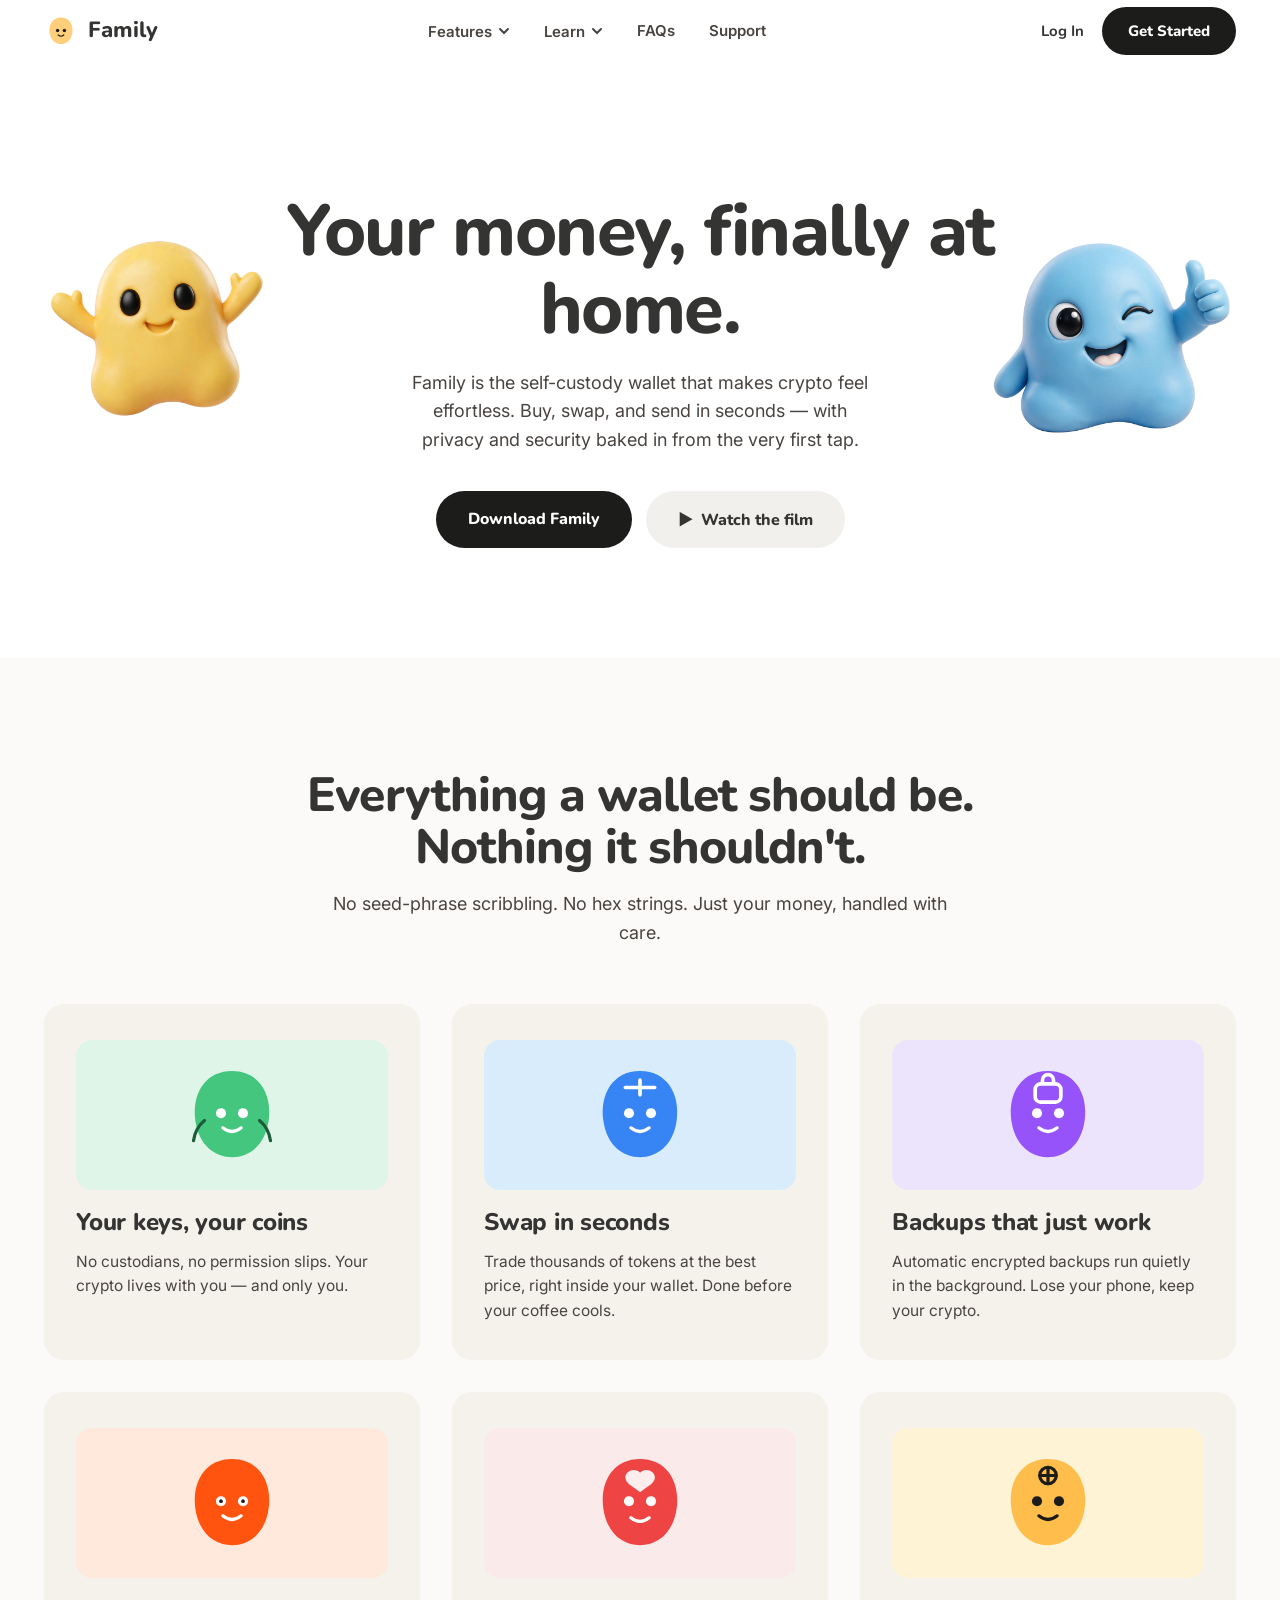
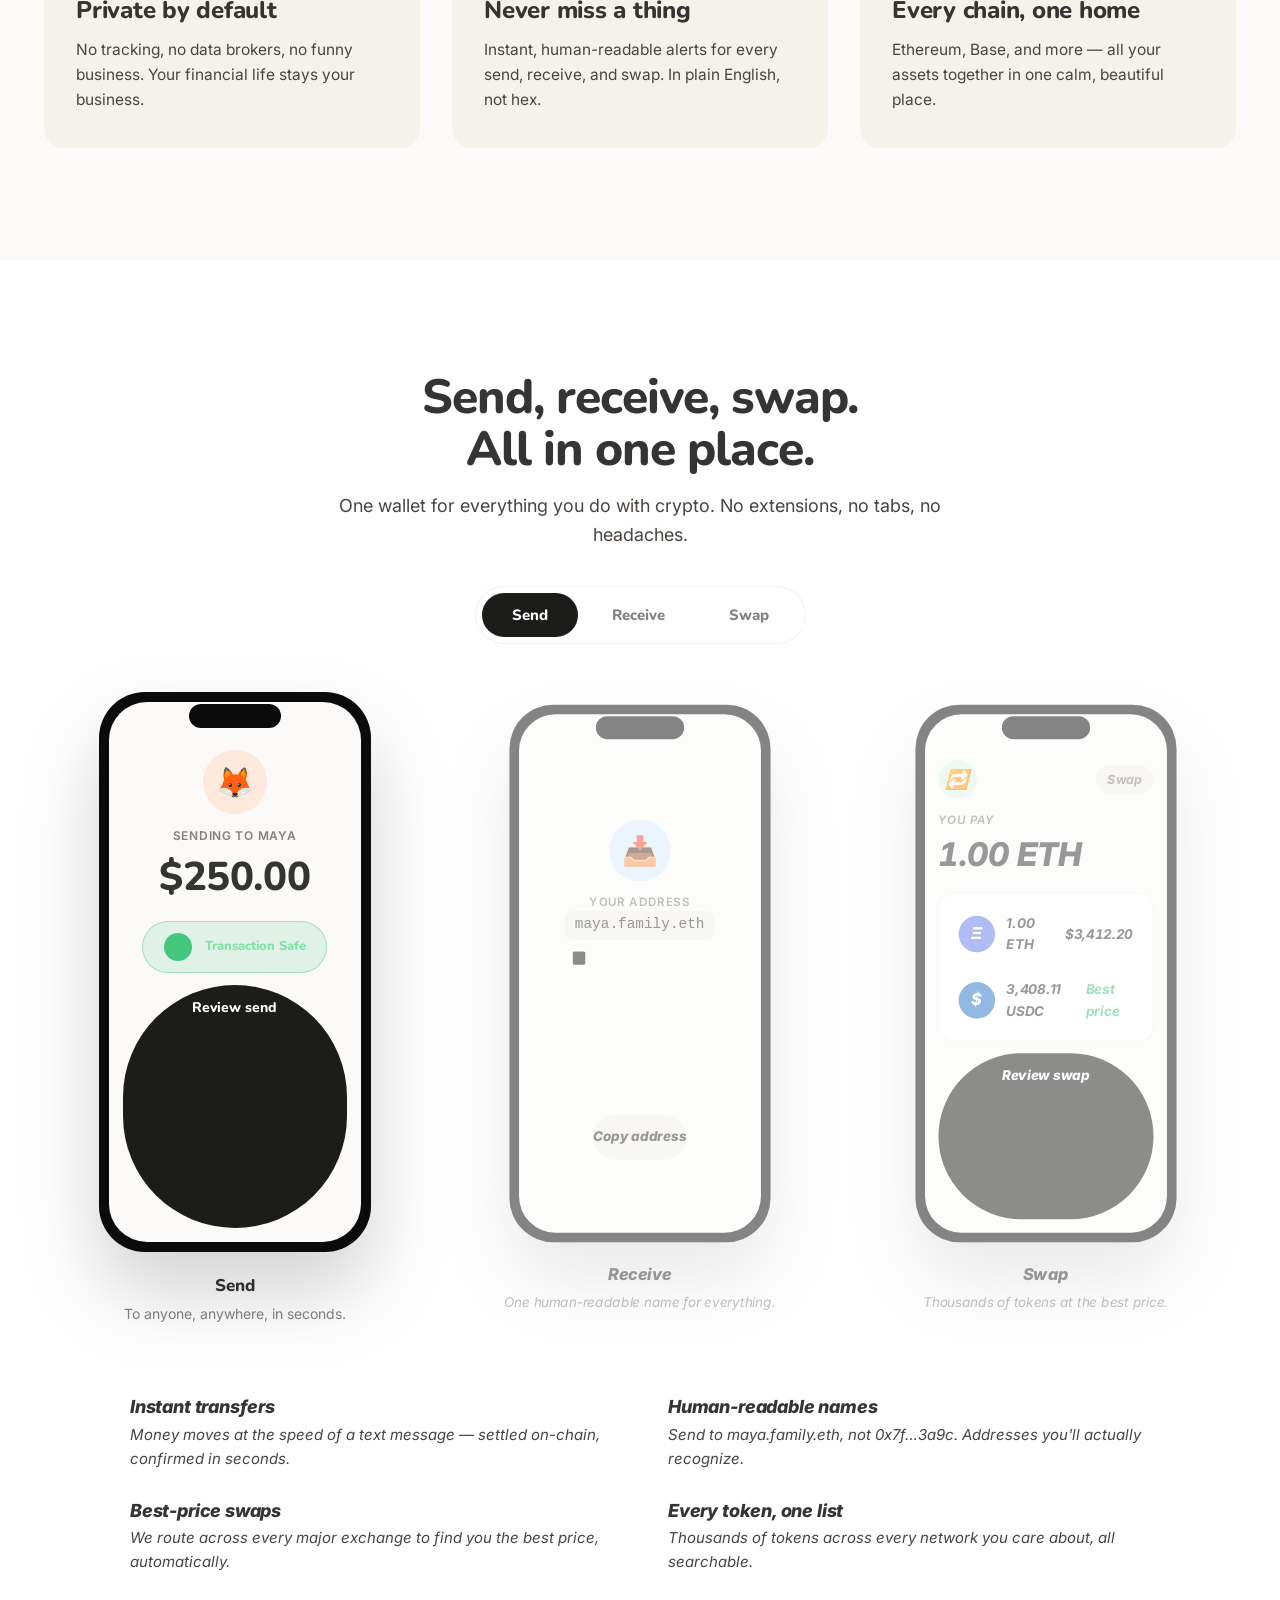
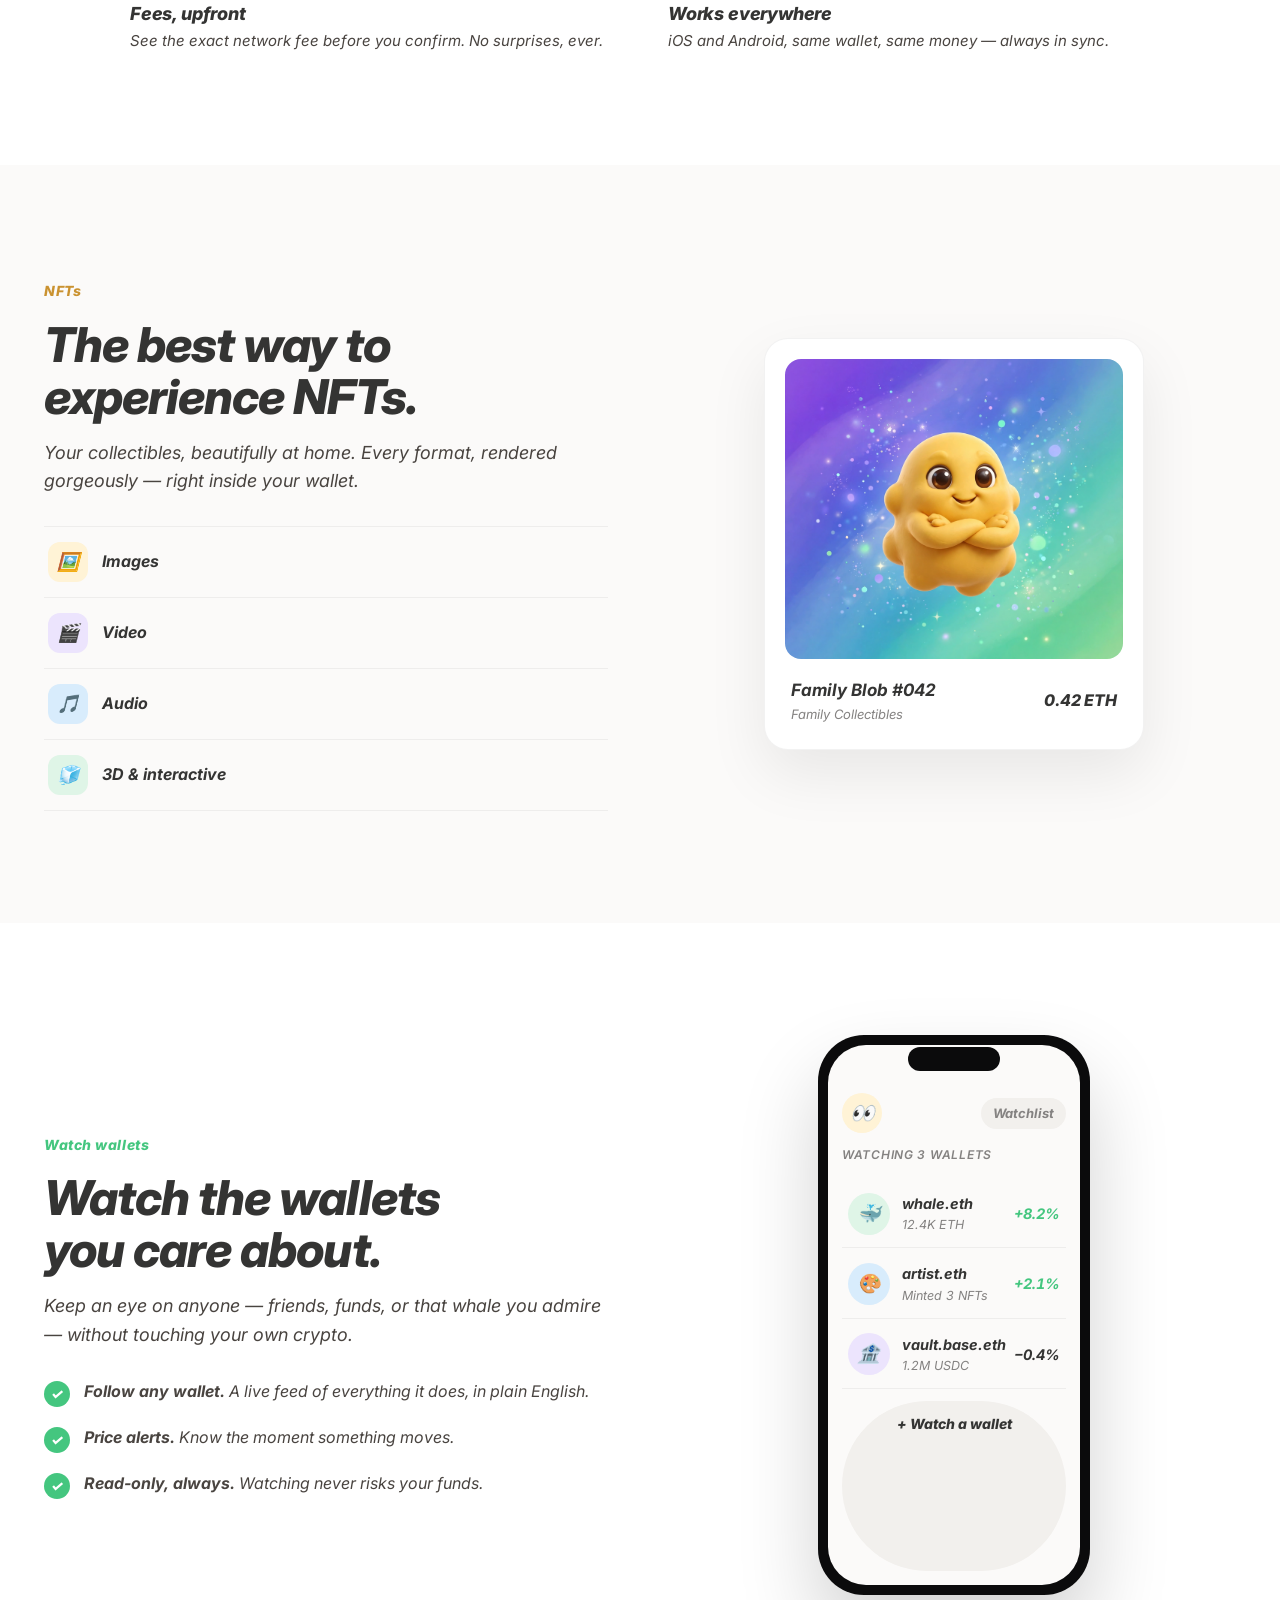
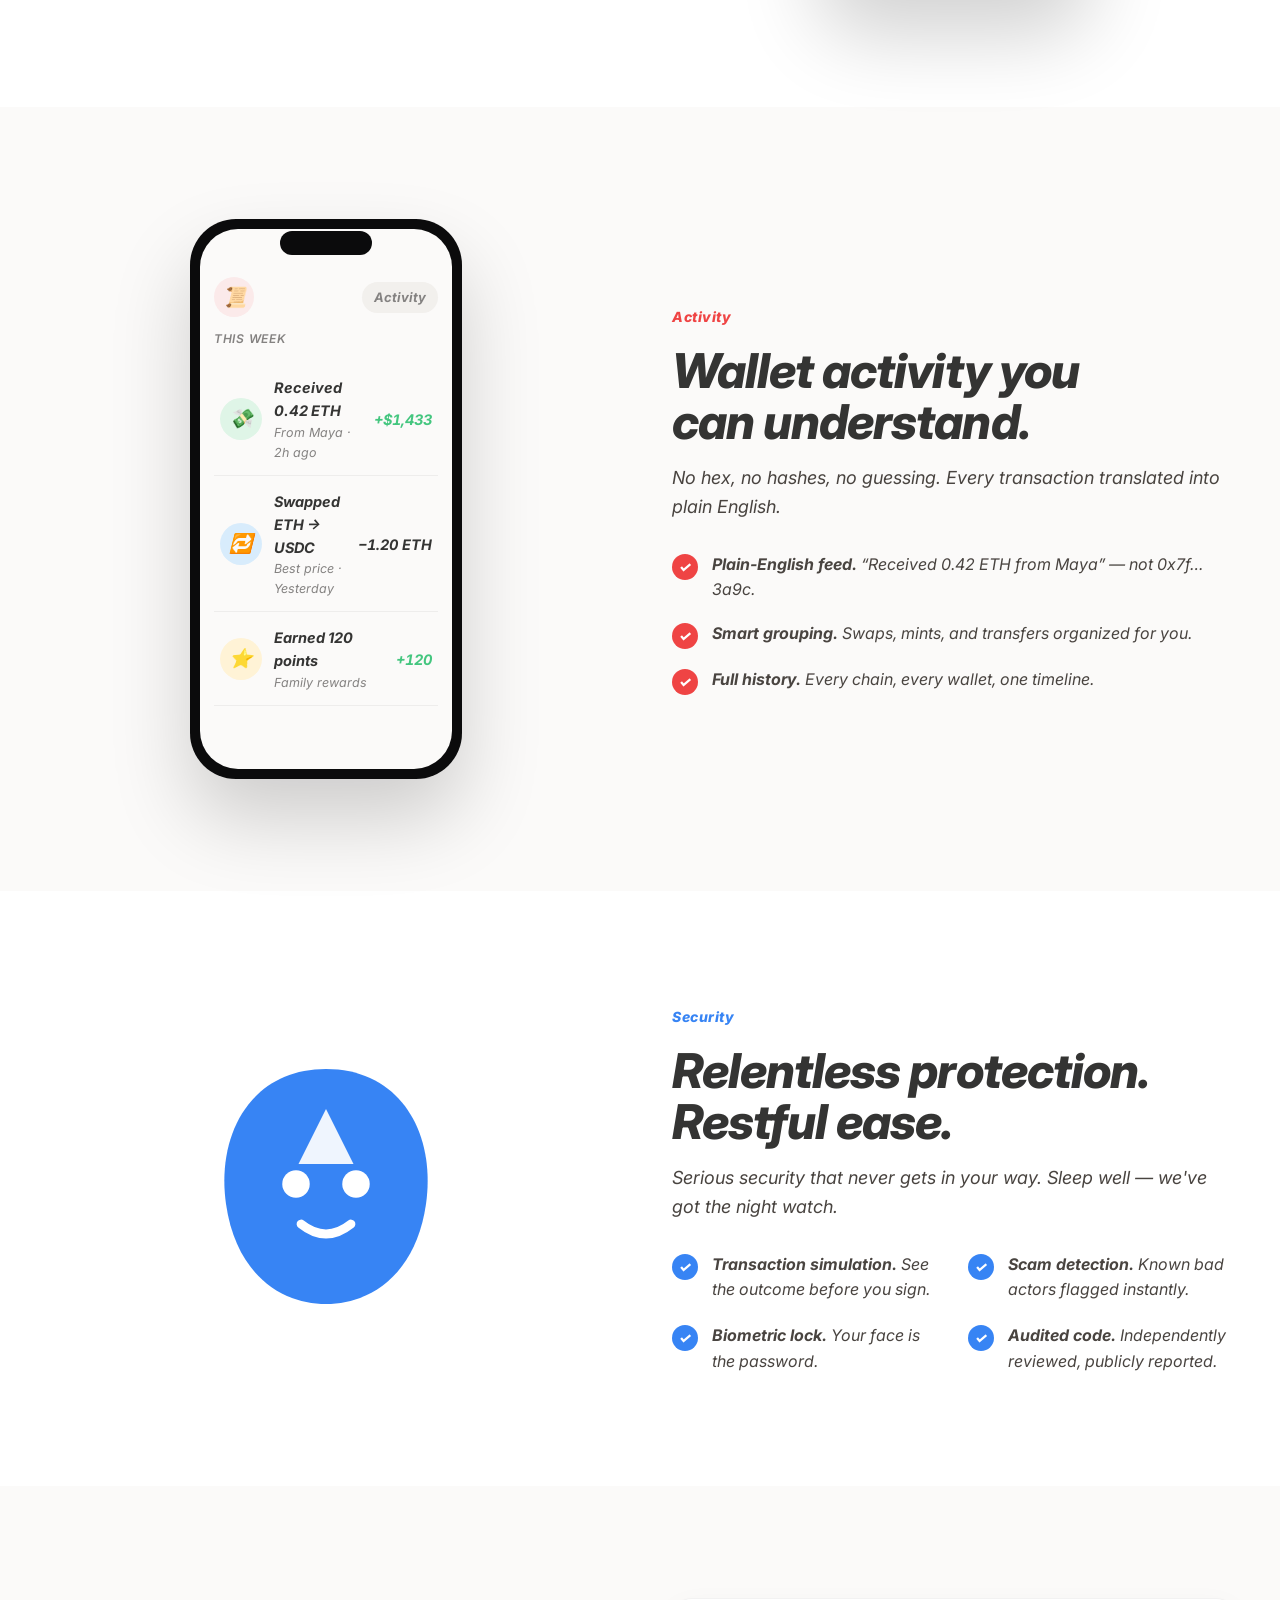
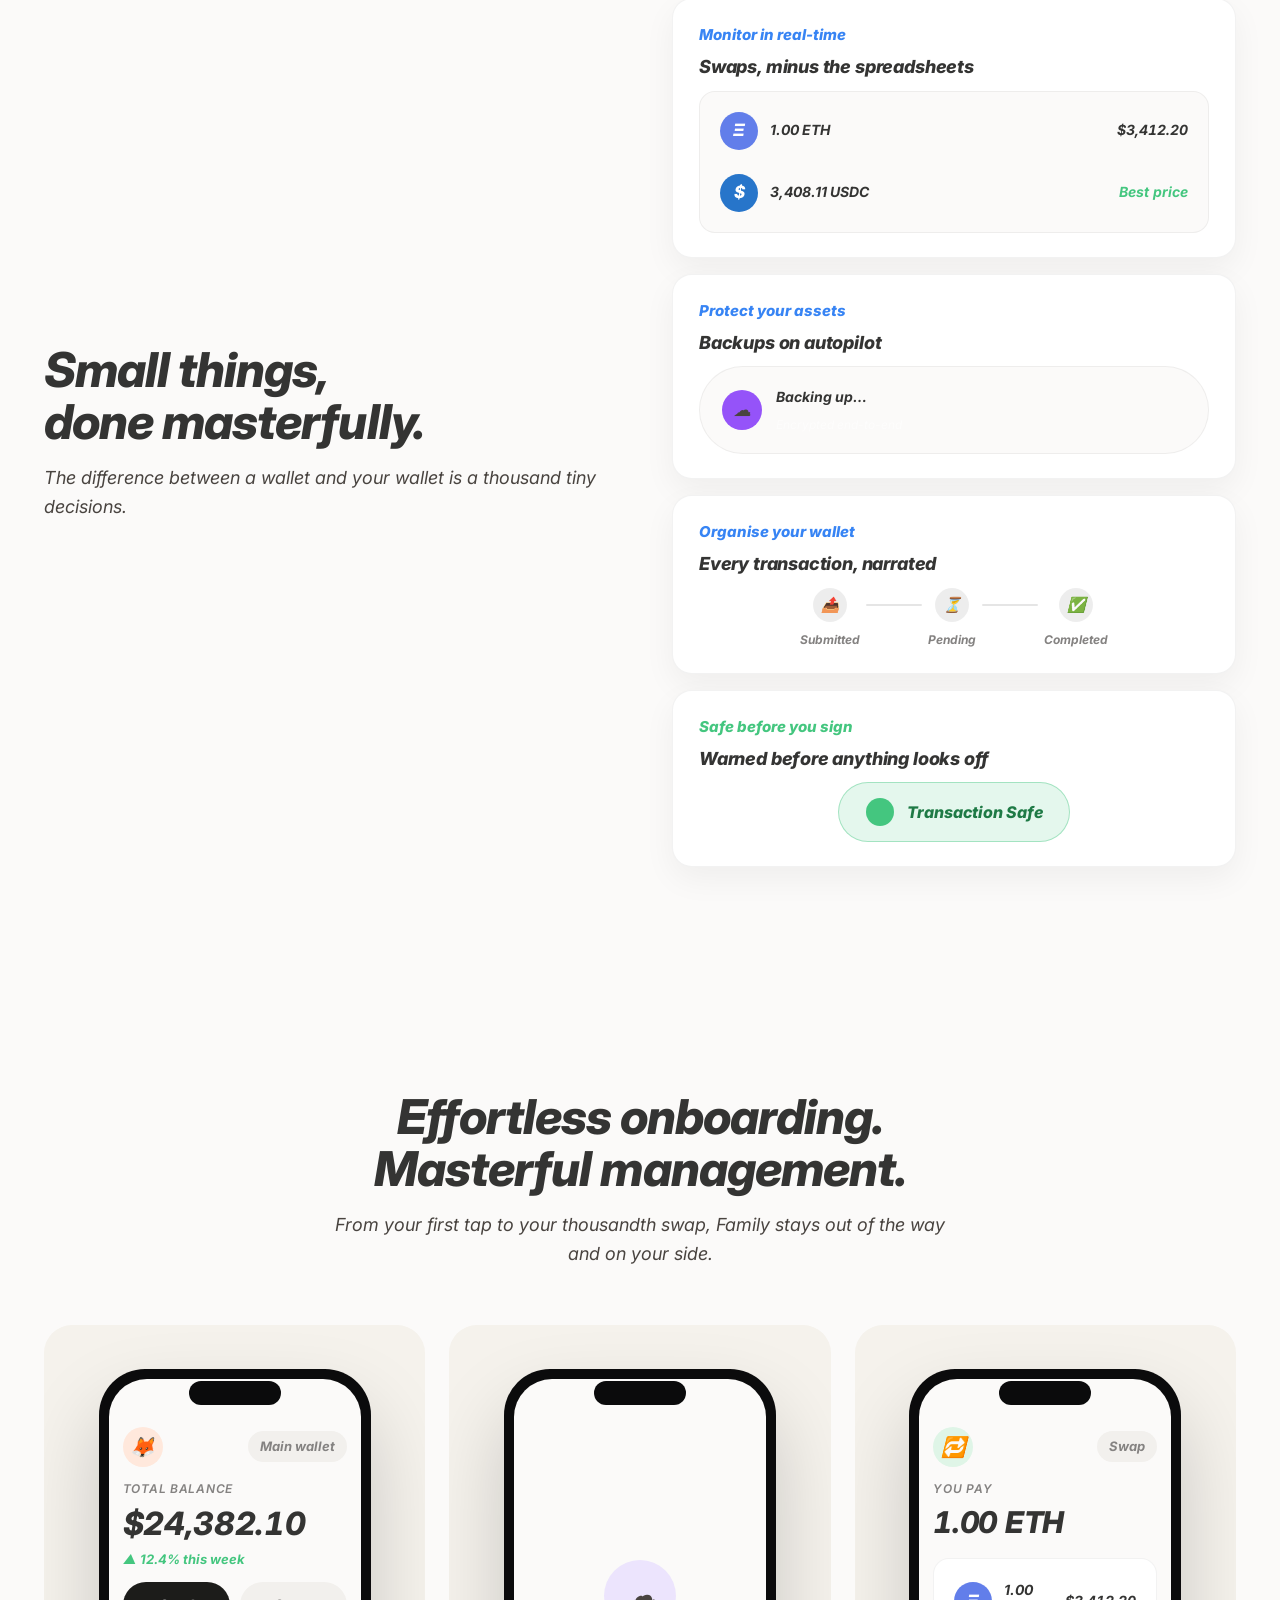
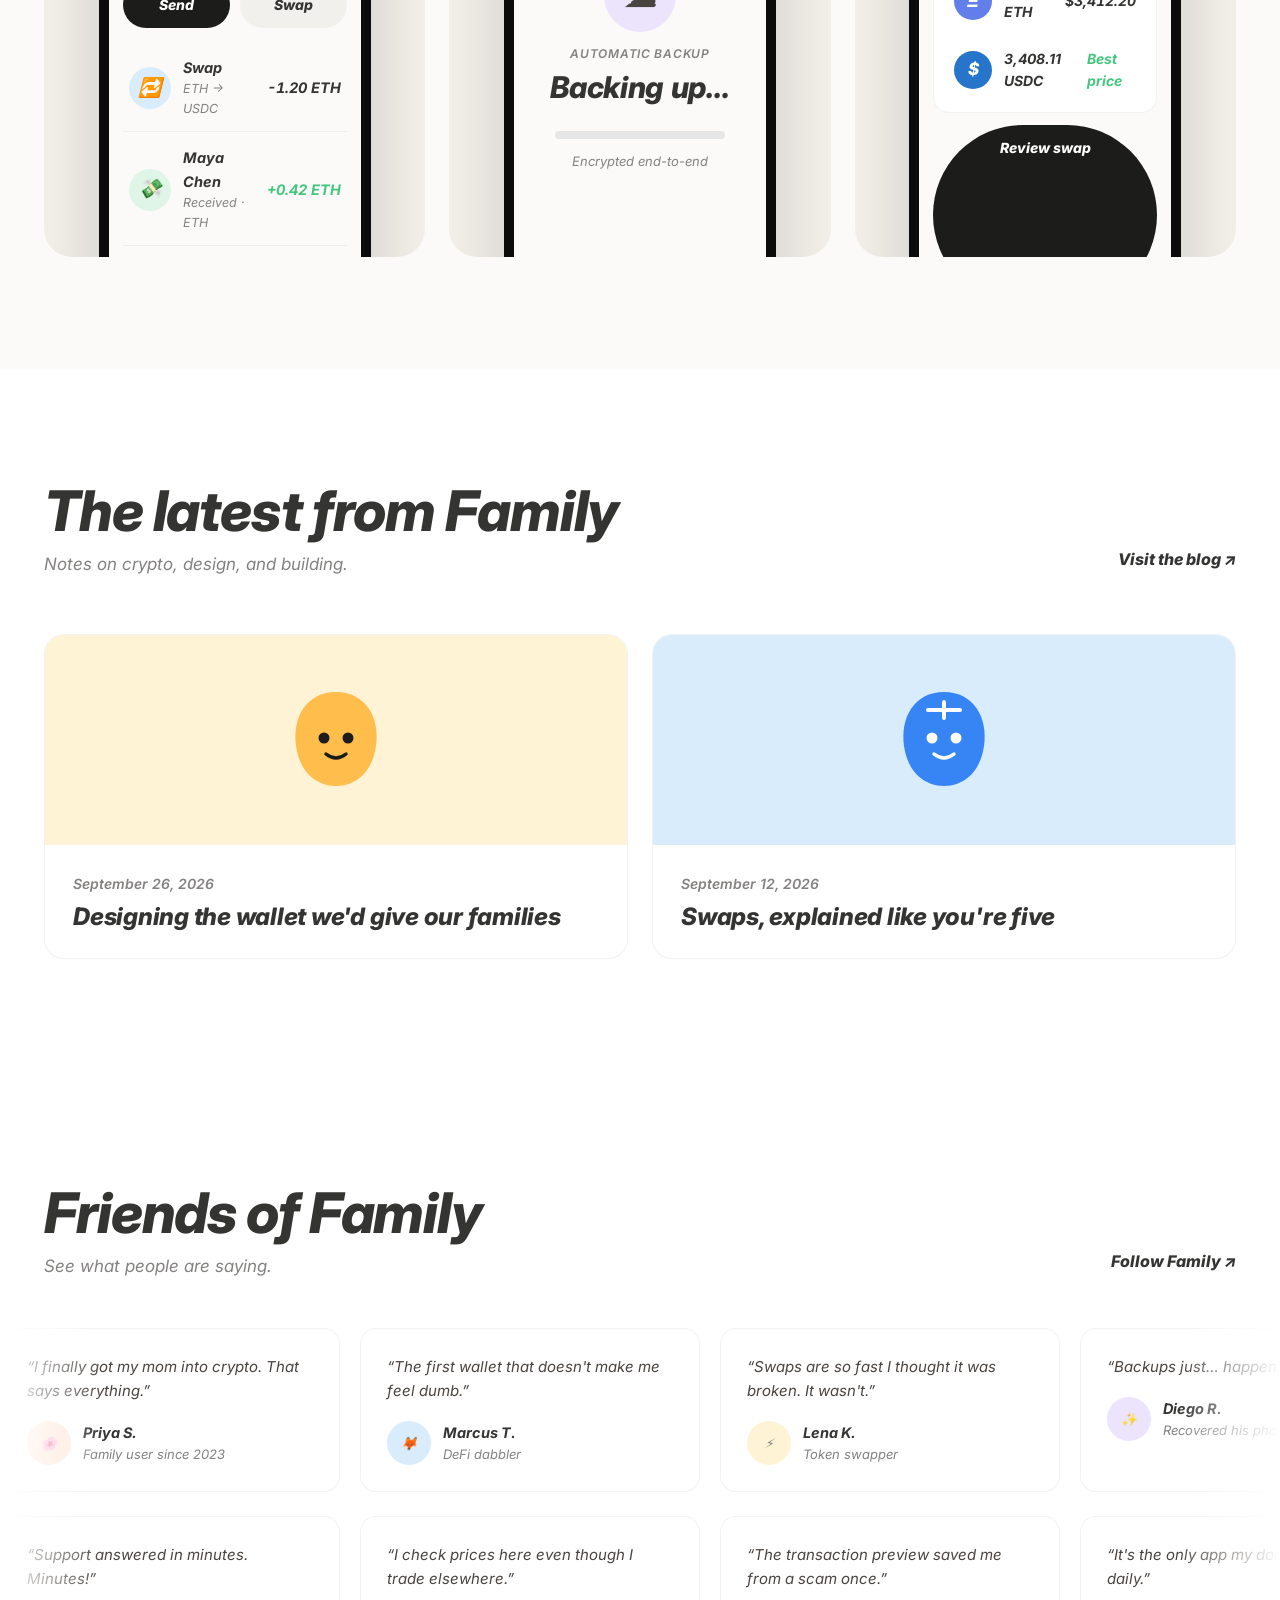
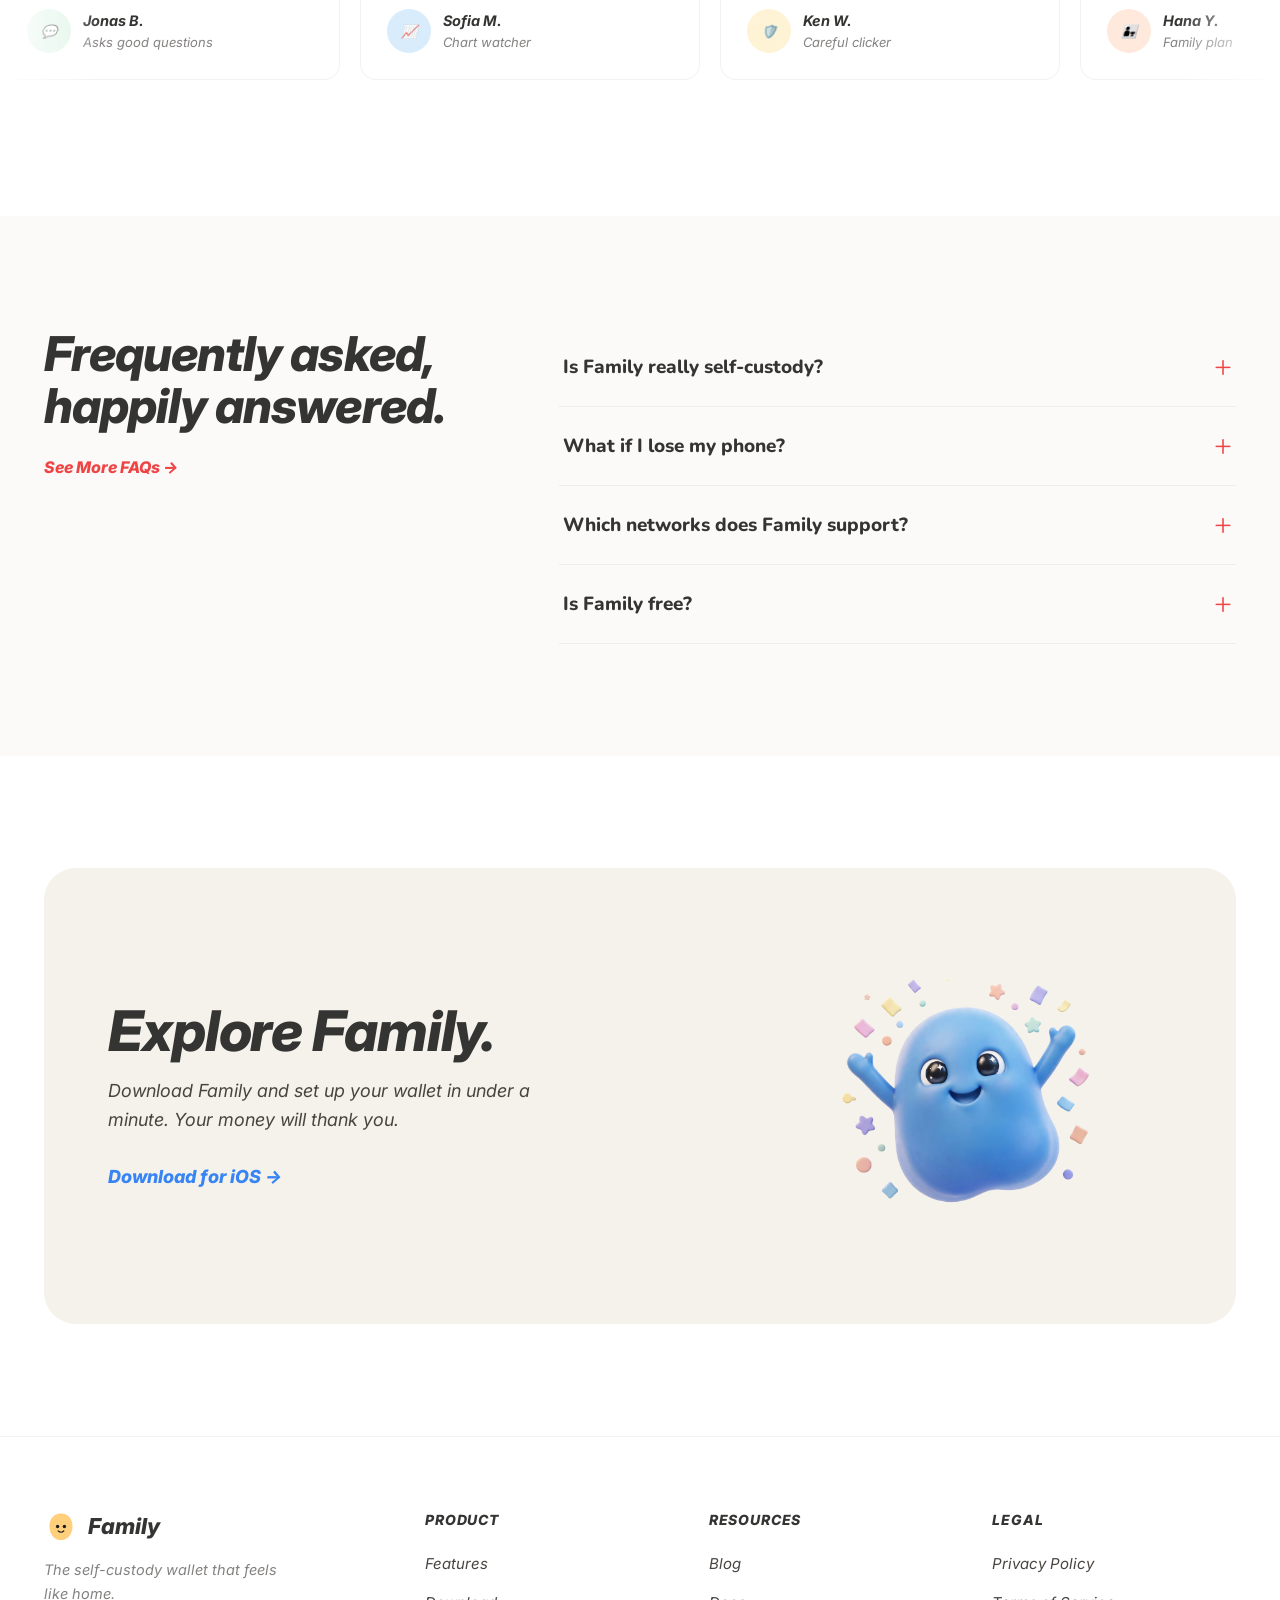
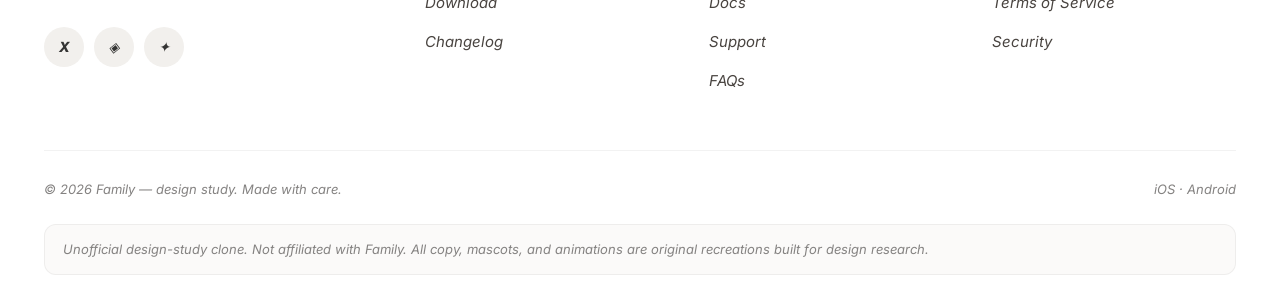
==== commit 5003986d: "Swap flat SVG mascots for generated 3D blob illustrations - img/mascot-hero-yellow.png + img/mascot-" ====
--- a/index.html
+++ b/index.html
@@ -76,8 +76,8 @@
 
     <!-- ================= HERO ================= -->
   <section class="hero band-white">
-    <svg class="hero-mascot left float" style="--d:.4s" width="240" height="240" viewBox="0 0 120 120" aria-hidden="true"><path d="M60 12 C90 12 104 38 100 66 C96 94 78 106 60 106 C42 106 24 94 20 66 C16 38 30 12 60 12 Z" fill="#FFCF7B"/><circle cx="48" cy="58" r="5.5" fill="#1C1C1A"/><circle cx="72" cy="58" r="5.5" fill="#1C1C1A"/><path d="M50 74 Q60 83 70 74" stroke="#1C1C1A" stroke-width="3.5" fill="none" stroke-linecap="round"/><path d="M28 70 Q18 78 16 90" stroke="#1C1C1A" stroke-width="3.5" fill="none" stroke-linecap="round"/><path d="M92 70 Q102 78 104 90" stroke="#1C1C1A" stroke-width="3.5" fill="none" stroke-linecap="round"/></svg>
-    <svg class="hero-mascot right float-alt" style="--d:1.3s" width="260" height="260" viewBox="0 0 120 120" aria-hidden="true"><path d="M60 12 C90 12 104 38 100 66 C96 94 78 106 60 106 C42 106 24 94 20 66 C16 38 30 12 60 12 Z" fill="#7DC4FF"/><circle cx="48" cy="58" r="5.5" fill="#1C1C1A"/><circle cx="72" cy="58" r="5.5" fill="#1C1C1A"/><path d="M50 74 Q60 82 70 74" stroke="#1C1C1A" stroke-width="3.5" fill="none" stroke-linecap="round"/><circle cx="60" cy="30" r="9" fill="none" stroke="#1C1C1A" stroke-width="3.5"/><path d="M60 21v18M51 30h18" stroke="#1C1C1A" stroke-width="3.5" stroke-linecap="round"/></svg>
+    <img class="hero-mascot left float" style="--d:.4s" src="img/mascot-hero-yellow.png" width="240" height="240" alt="">
+    <img class="hero-mascot right float-alt" style="--d:1.3s" src="img/mascot-hero-blue.png" width="260" height="260" alt="">
 
     <div class="hero-inner">
       <h1 class="hero-title" data-words>Your money, finally at home.</h1>
@@ -251,7 +251,7 @@
       <div class="rv" style="--rd:.1s">
         <div class="nft-card float">
           <div class="nft-art">
-            <svg width="170" height="170" viewBox="0 0 120 120" aria-hidden="true"><path d="M60 12 C90 12 104 38 100 66 C96 94 78 106 60 106 C42 106 24 94 20 66 C16 38 30 12 60 12 Z" fill="#FFCF7B"/><circle cx="48" cy="58" r="5.5" fill="#1C1C1A"/><circle cx="72" cy="58" r="5.5" fill="#1C1C1A"/><path d="M50 74 Q60 83 70 74" stroke="#1C1C1A" stroke-width="3.5" fill="none" stroke-linecap="round"/><path d="M28 70 Q18 78 16 90" stroke="#1C1C1A" stroke-width="3.5" fill="none" stroke-linecap="round"/><path d="M92 70 Q102 78 104 90" stroke="#1C1C1A" stroke-width="3.5" fill="none" stroke-linecap="round"/></svg>
+            <img src="img/nft-blob-art.png" width="900" height="900" alt="Family Blob #042 collectible artwork">
           </div>
           <div class="nft-meta">
             <div><b>Family Blob #042</b><span>Family Collectibles</span></div>
@@ -579,7 +579,7 @@
           <a class="cta-link" href="download.html">Download for iOS →</a>
         </div>
         <div class="cta-mascot">
-          <svg class="float" width="280" height="280" viewBox="0 0 120 120" role="img" aria-label="Family mascot"><path d="M60 12 C90 12 104 38 100 66 C96 94 78 106 60 106 C42 106 24 94 20 66 C16 38 30 12 60 12 Z" fill="#7DC4FF"/><circle cx="48" cy="58" r="5.5" fill="#1C1C1A"/><circle cx="72" cy="58" r="5.5" fill="#1C1C1A"/><path d="M50 74 Q60 82 70 74" stroke="#1C1C1A" stroke-width="3.5" fill="none" stroke-linecap="round"/><path d="M28 70 Q18 78 16 90" stroke="#1C1C1A" stroke-width="3.5" fill="none" stroke-linecap="round"/><path d="M92 70 Q102 78 104 90" stroke="#1C1C1A" stroke-width="3.5" fill="none" stroke-linecap="round"/></svg>
+          <img class="float" src="img/mascot-celebrate.png" width="280" height="280" alt="Celebrating blob mascot">
         </div>
       </div>
     </div>
--- a/css/style.css
+++ b/css/style.css
@@ -594,7 +594,8 @@
 .ticks li { display: flex; gap: 14px; align-items: flex-start; font-size: 16px; }
 .tick-dot { width: 26px; height: 26px; border-radius: 50%; flex-shrink: 0; display: flex; align-items: center; justify-content: center; color: #fff; font-size: 14px; font-weight: 800; margin-top: 2px; }
 .nft-card { background: var(--white); border: 1px solid var(--hairline); border-radius: 24px; padding: 20px; max-width: 380px; margin: 0 auto; box-shadow: 0 24px 60px rgba(0, 0, 0, 0.08); }
-.nft-art { height: 300px; border-radius: 16px; background: linear-gradient(135deg, #9553F9 0%, #3784F4 55%, #44C67F 100%); display: flex; align-items: center; justify-content: center; overflow: hidden; }
+.nft-art { height: 300px; border-radius: 16px; overflow: hidden; }
+.nft-art img { width: 100%; height: 100%; object-fit: cover; display: block; }
 .nft-meta { display: flex; justify-content: space-between; align-items: center; padding: 18px 6px 4px; }
 .nft-meta b { font-family: var(--font-display); font-size: 17px; color: var(--heading); }
 .nft-meta span { font-size: 13px; color: var(--muted); display: block; }
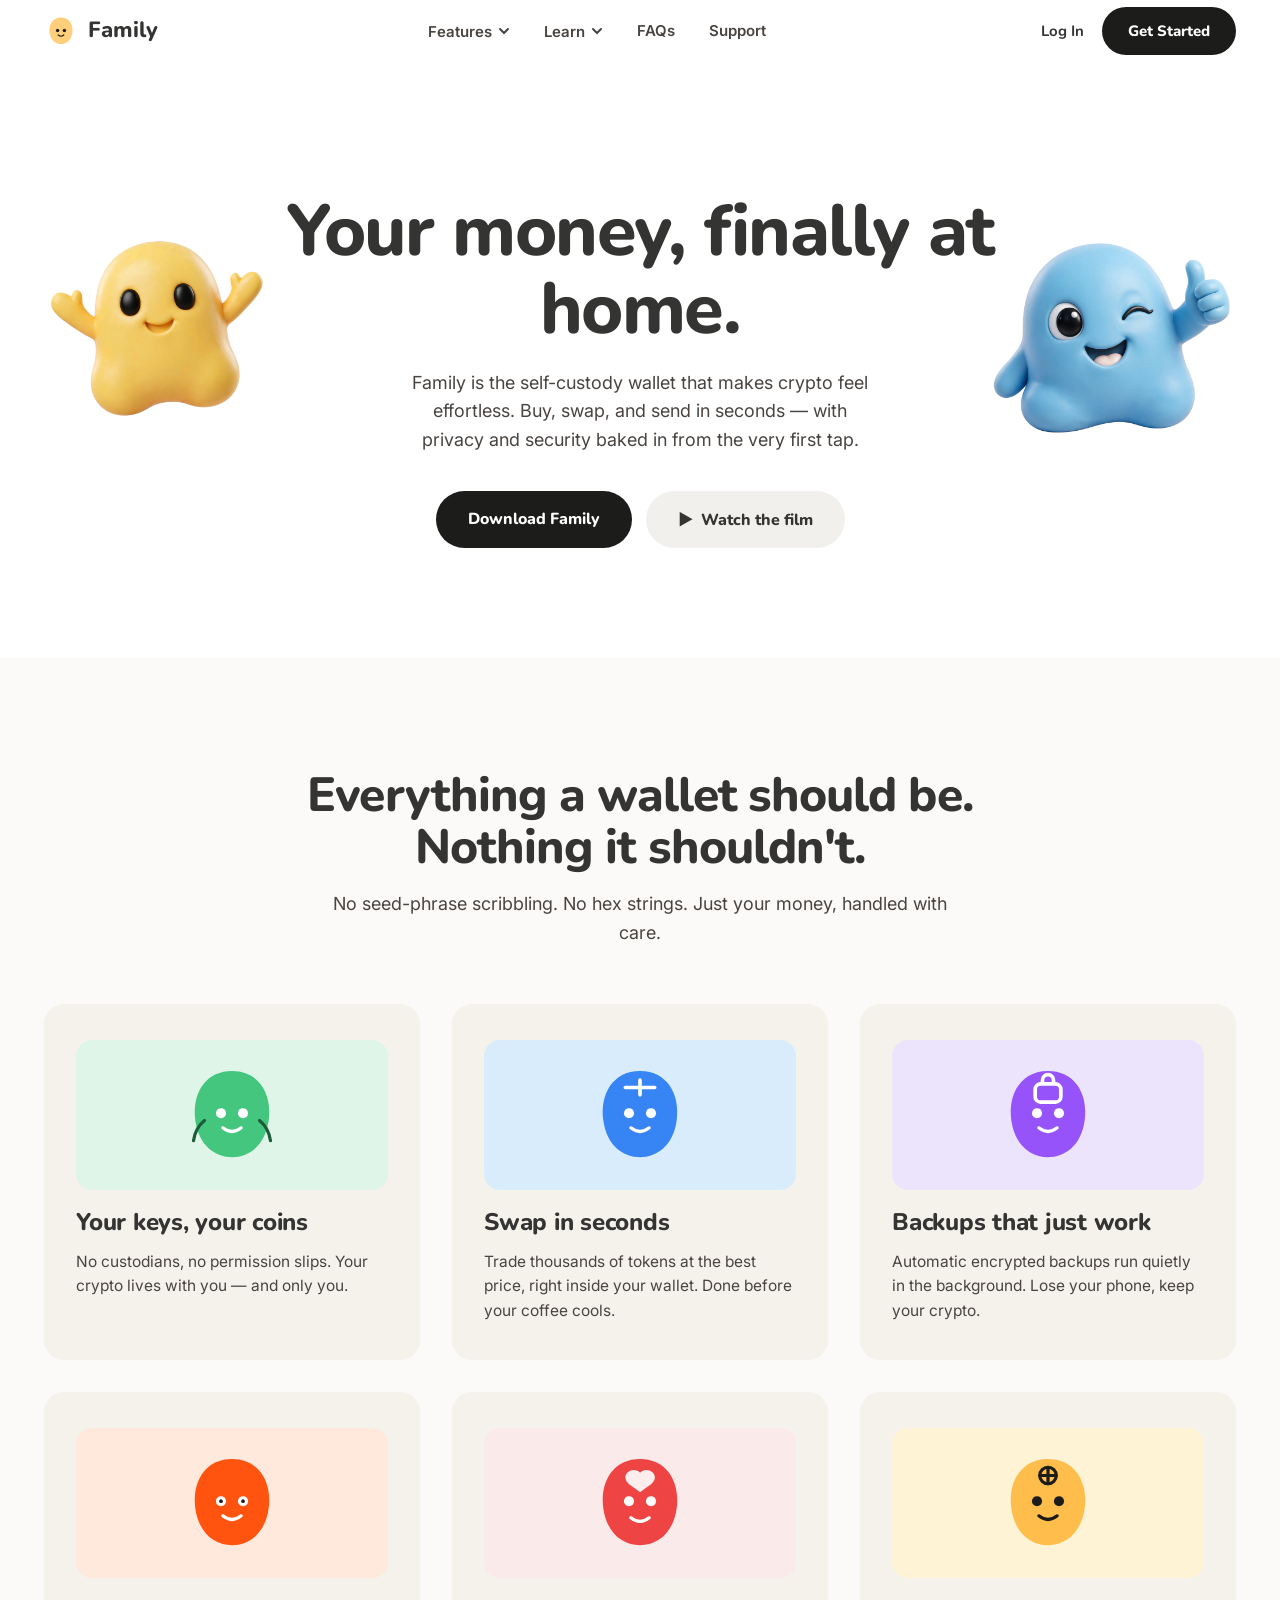
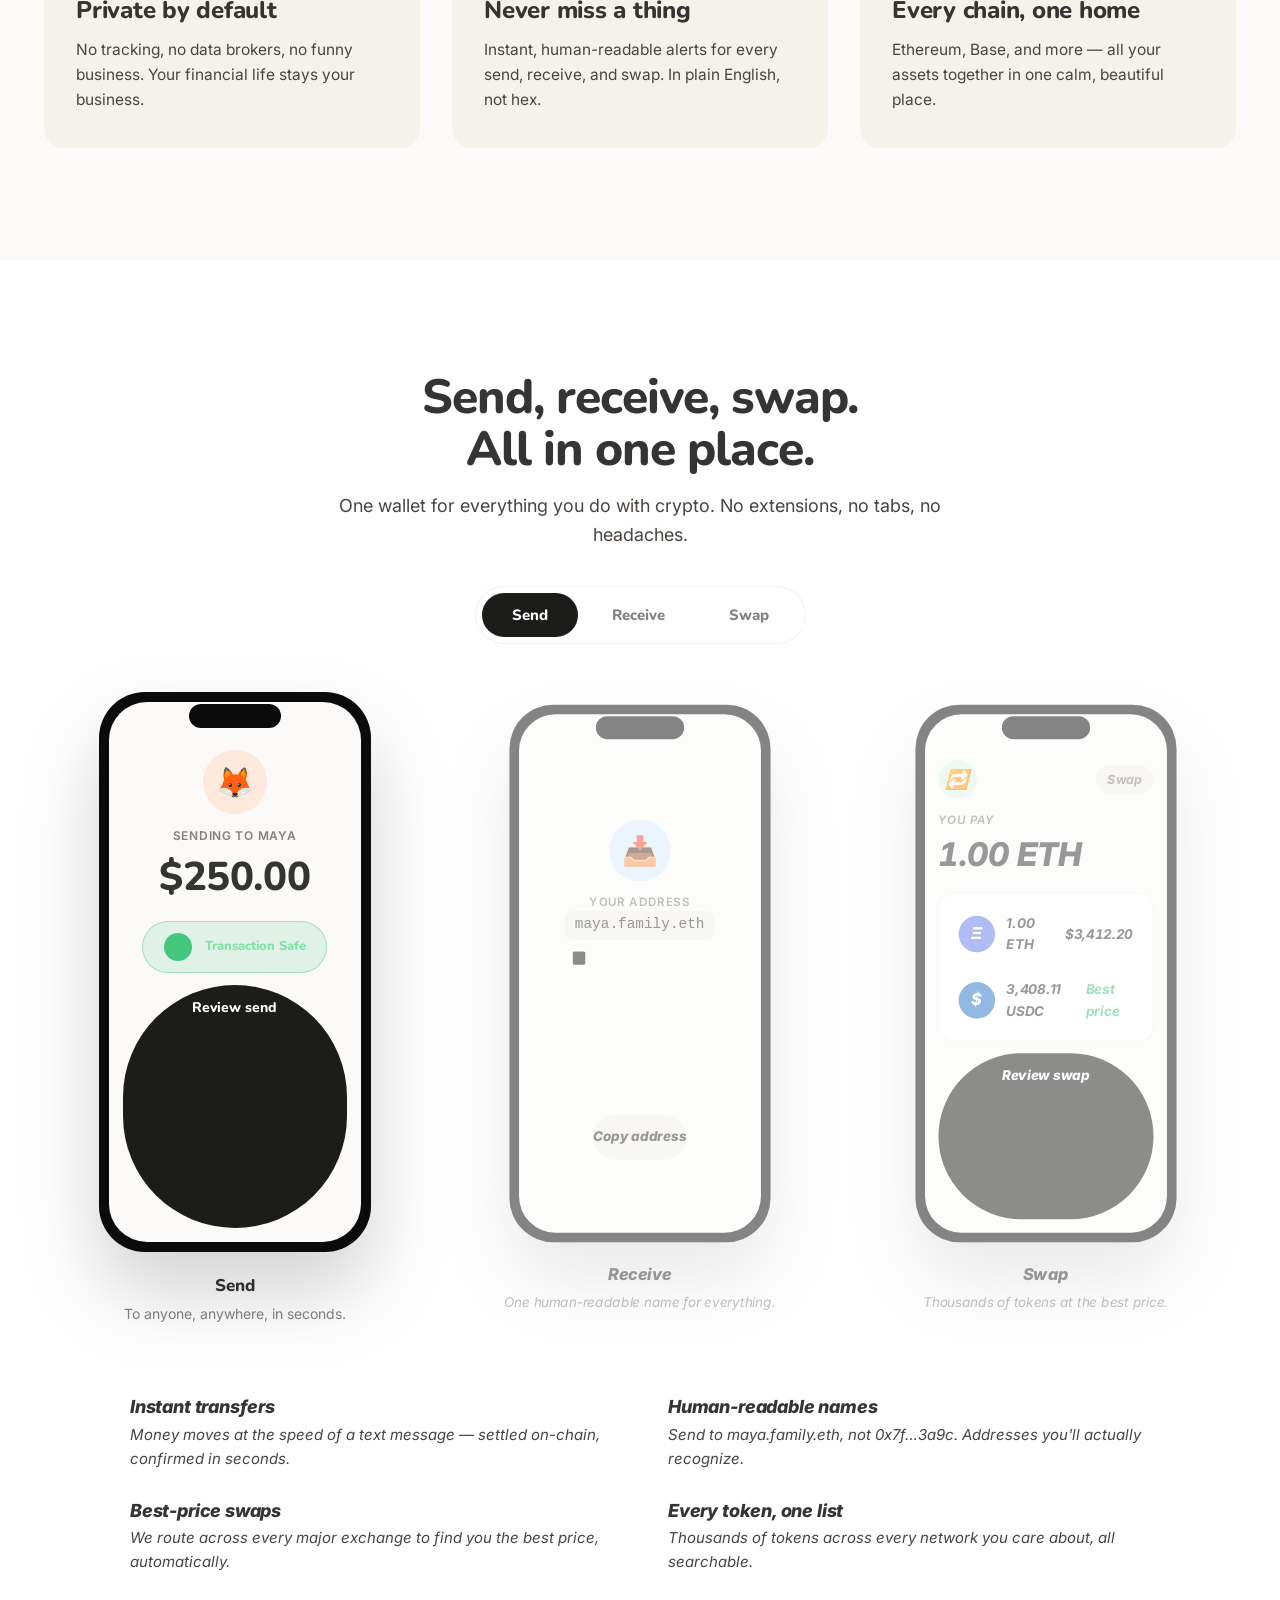
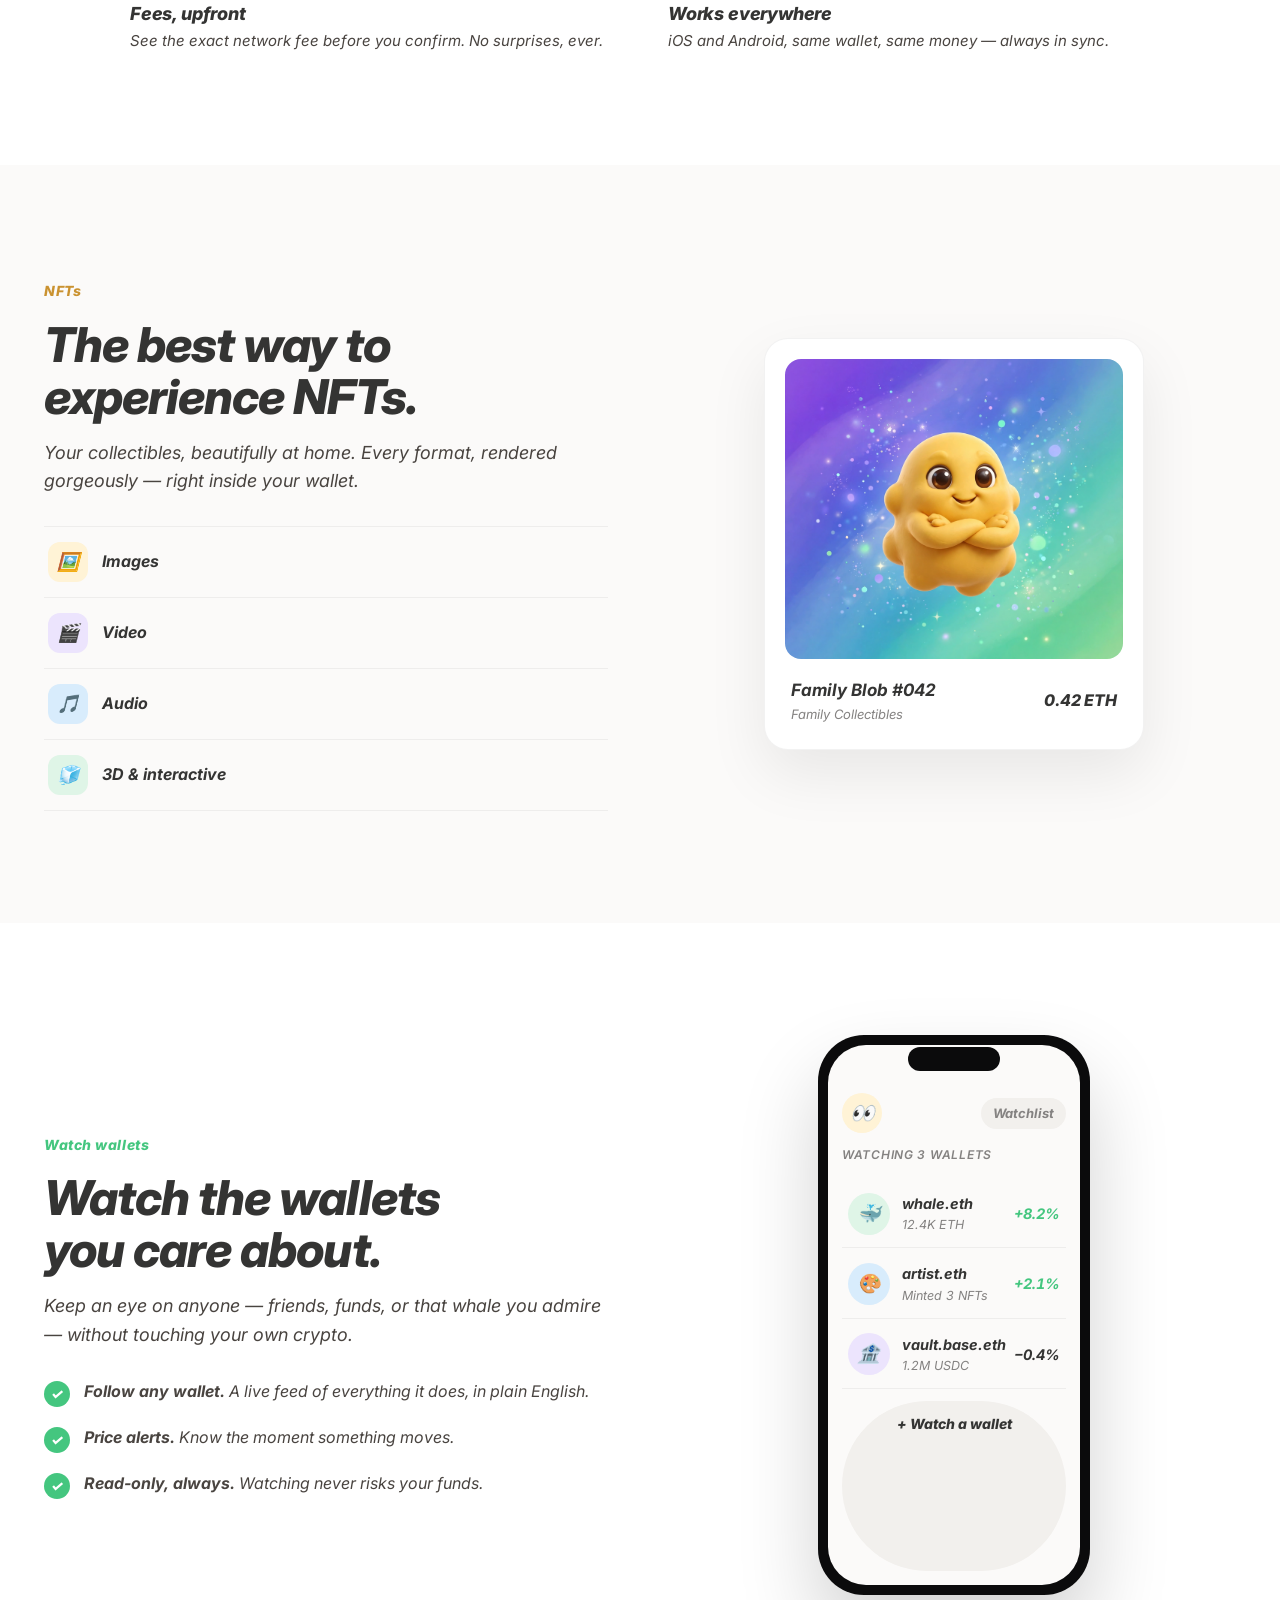
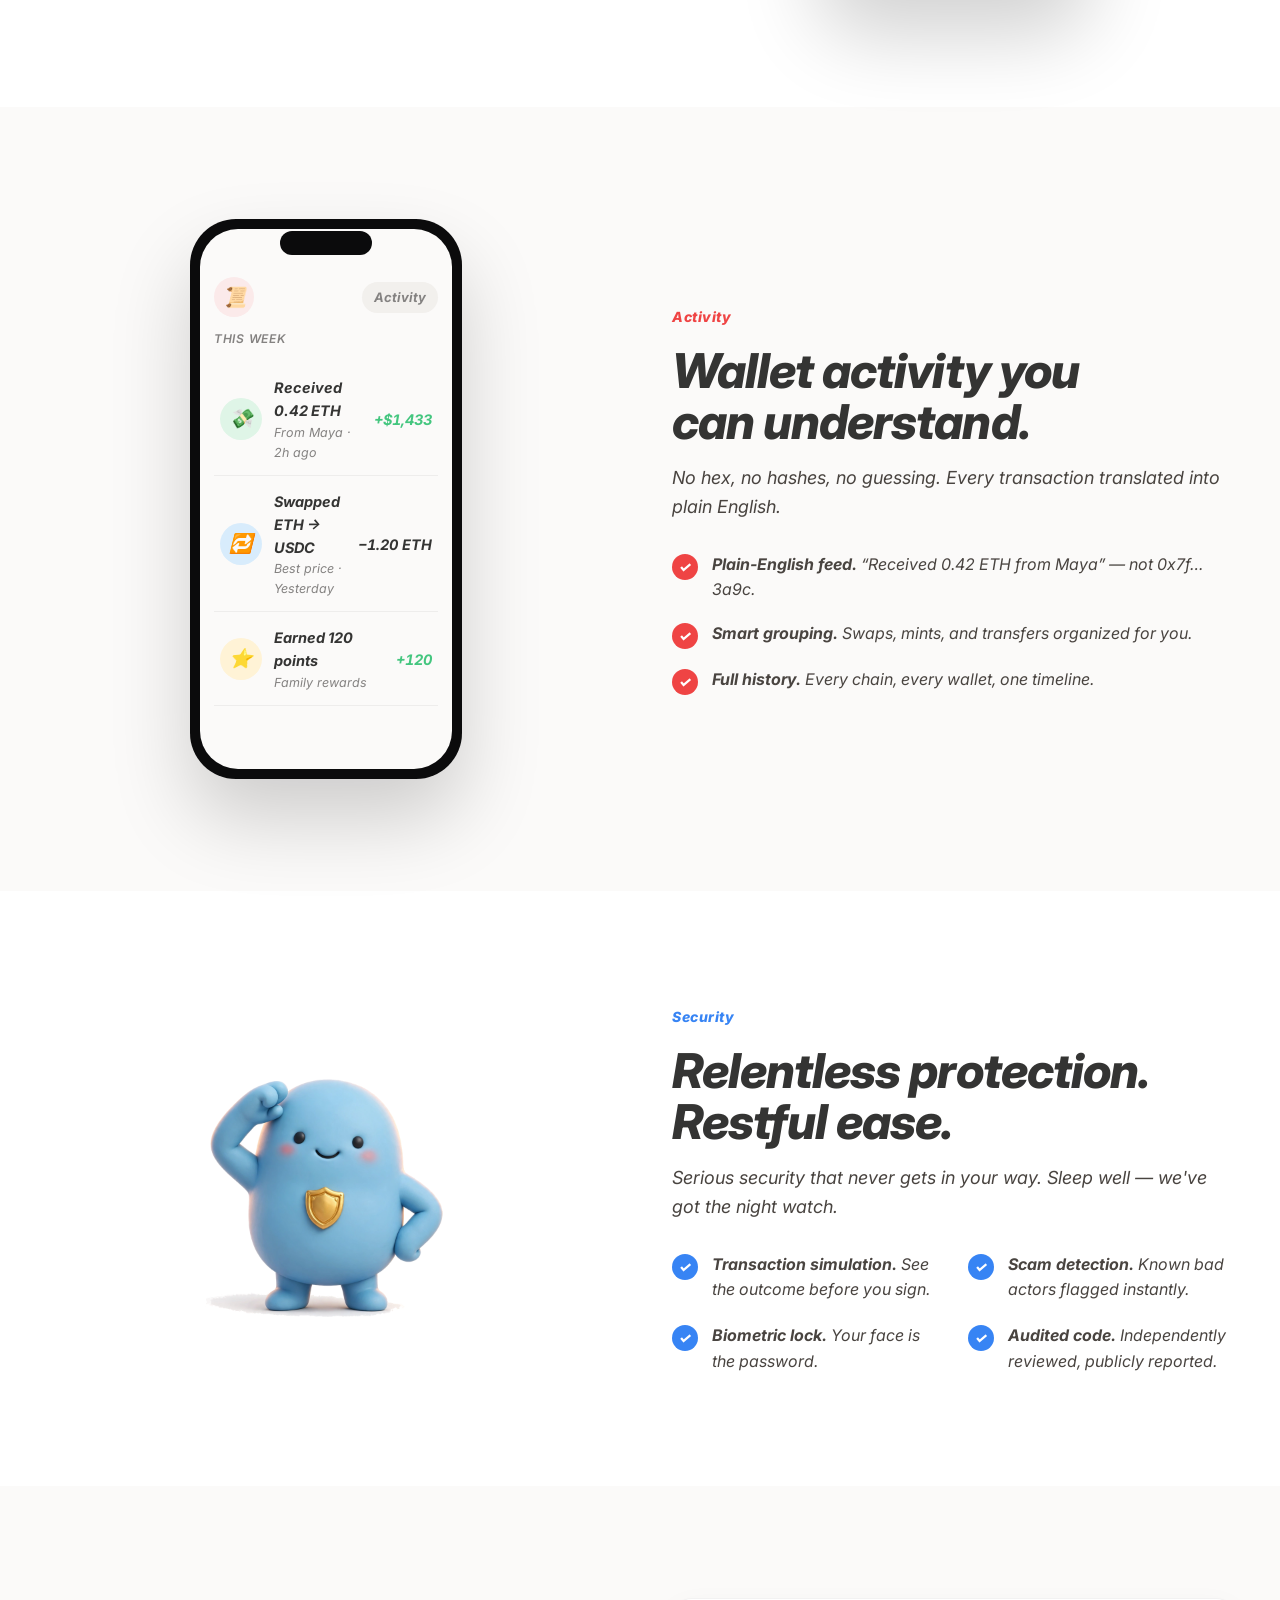
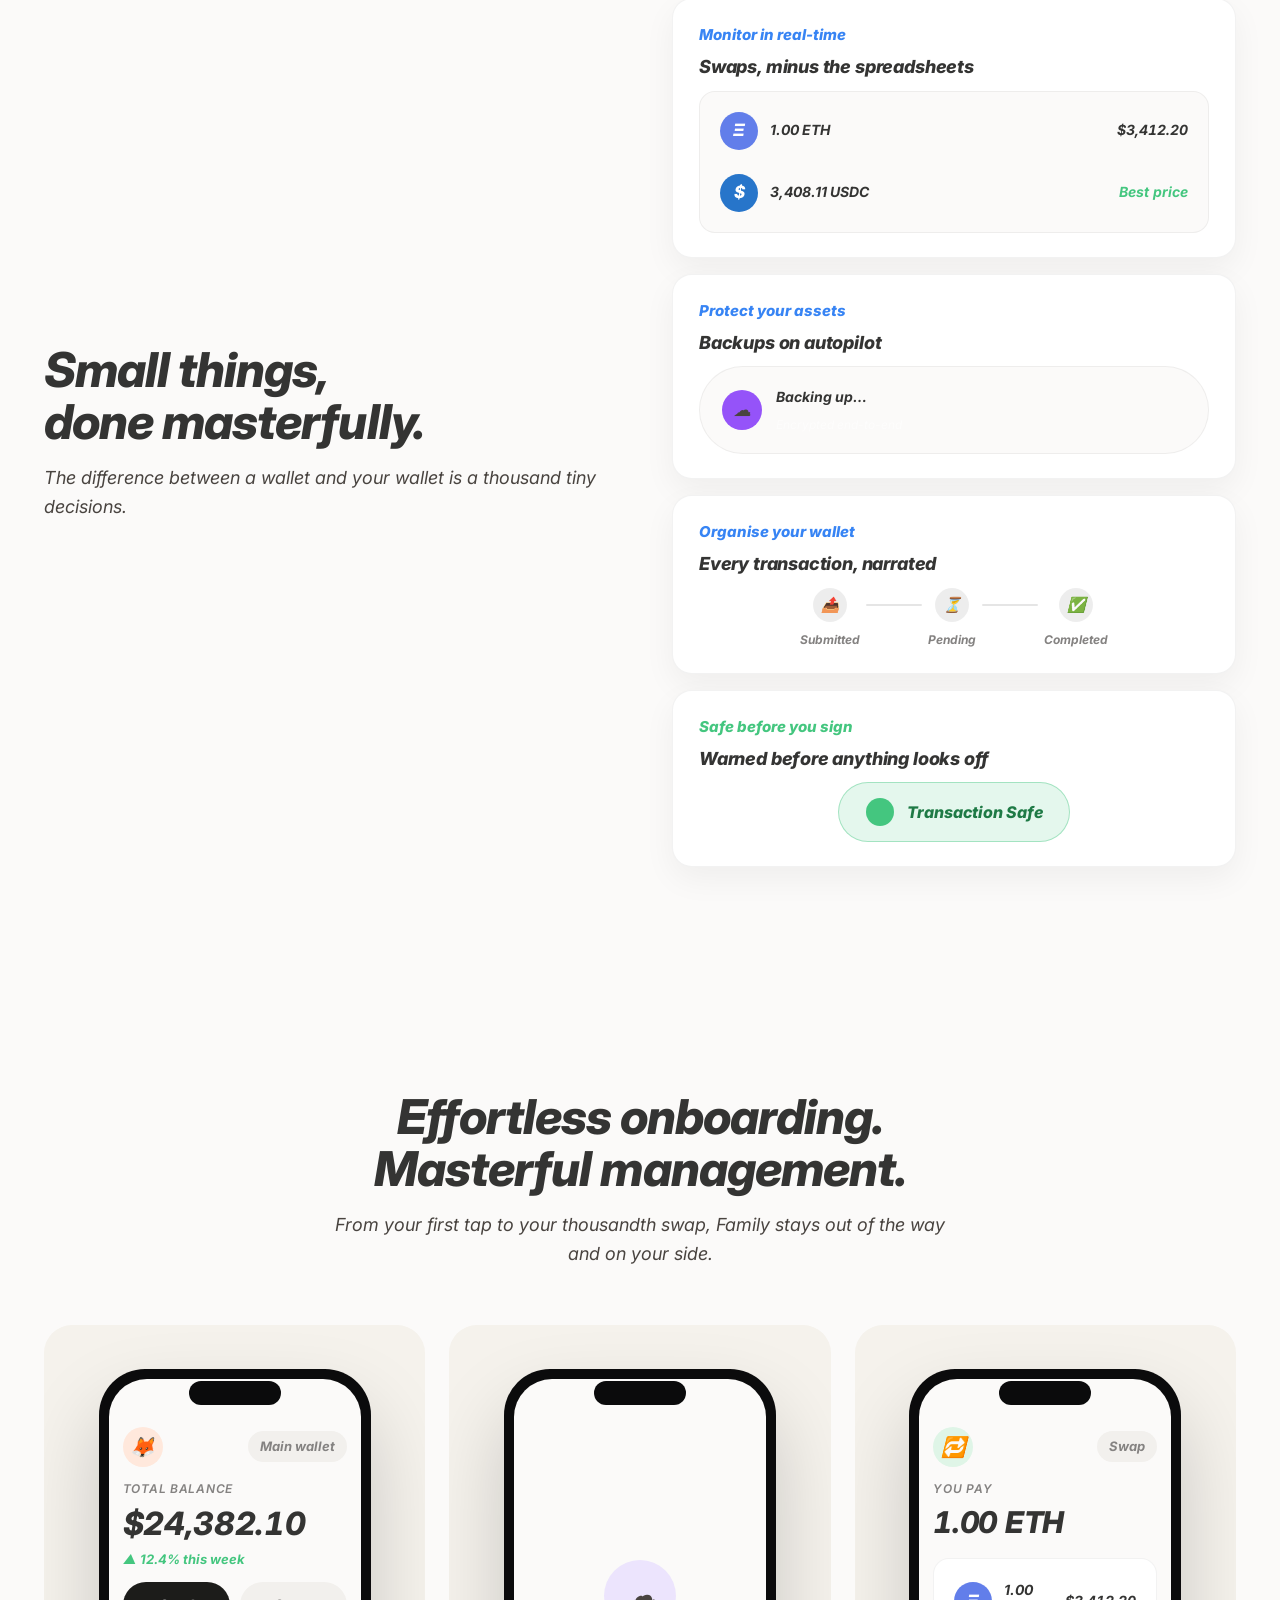
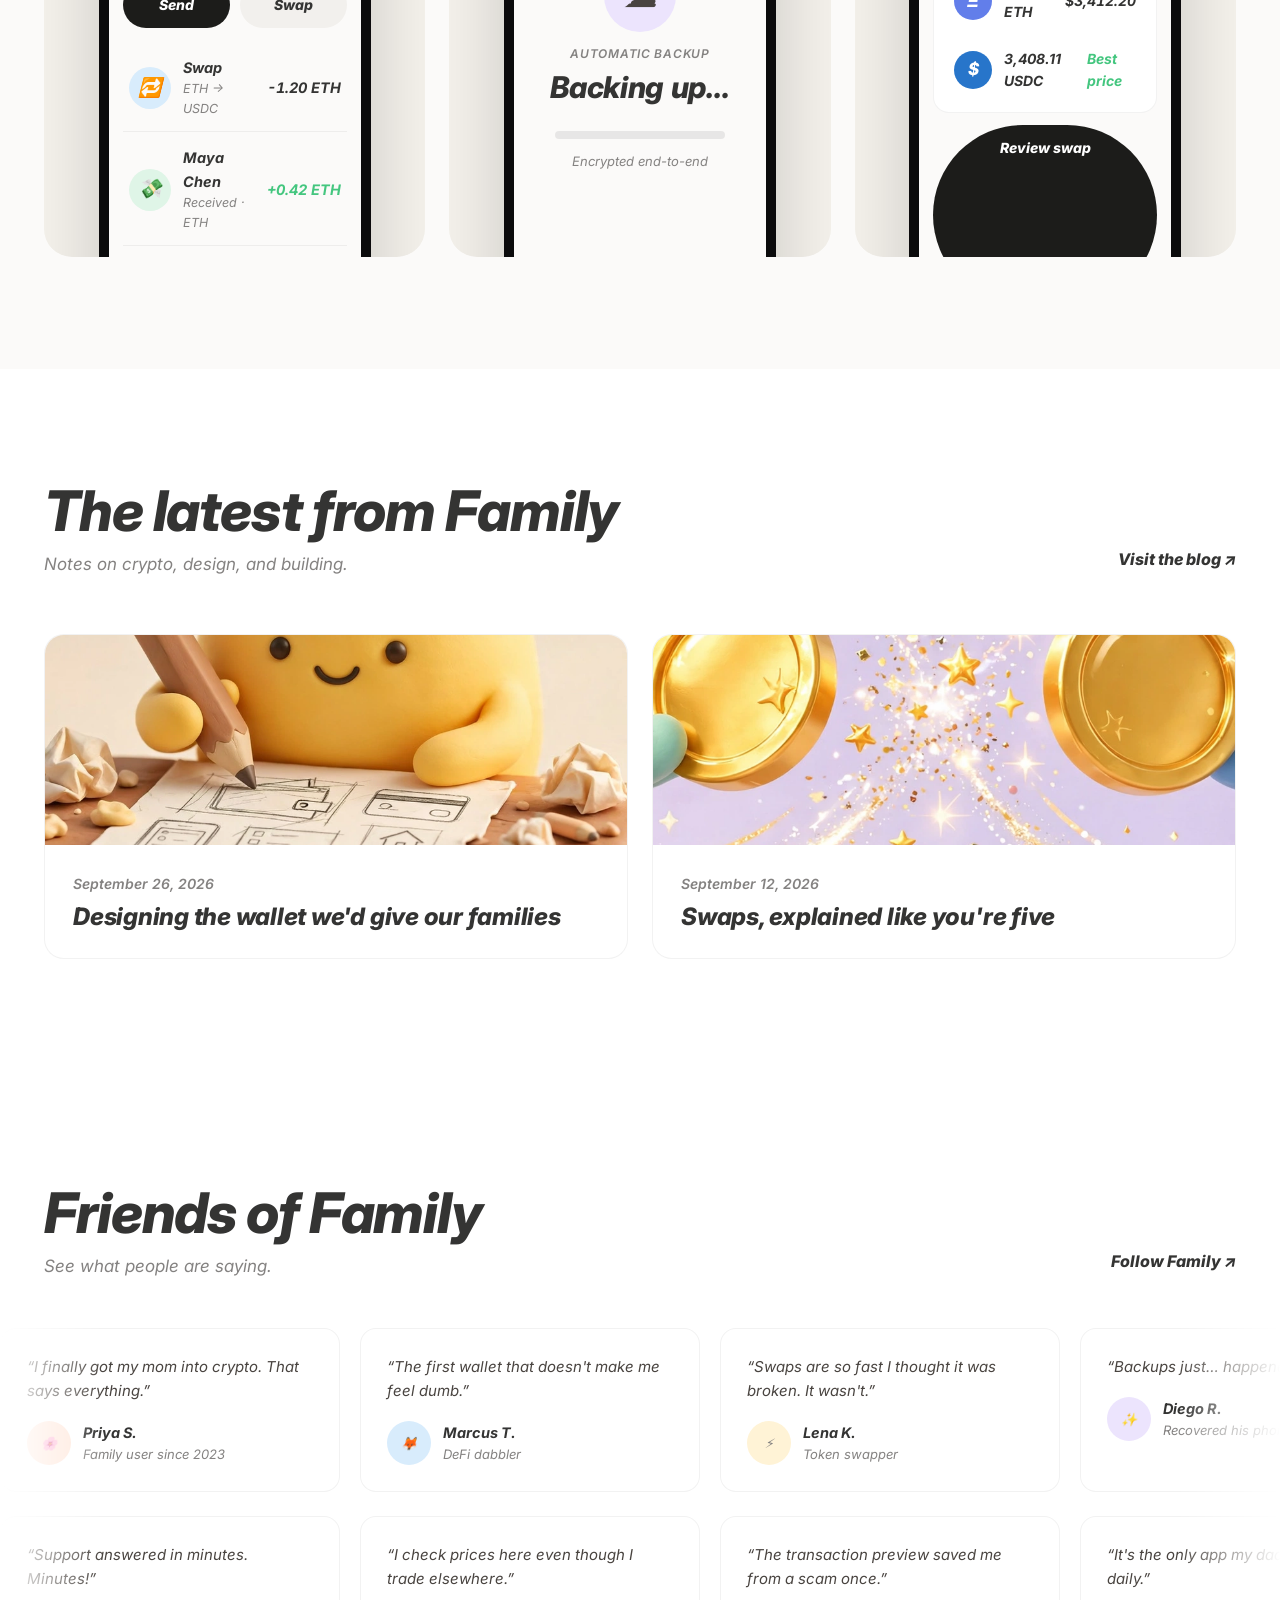
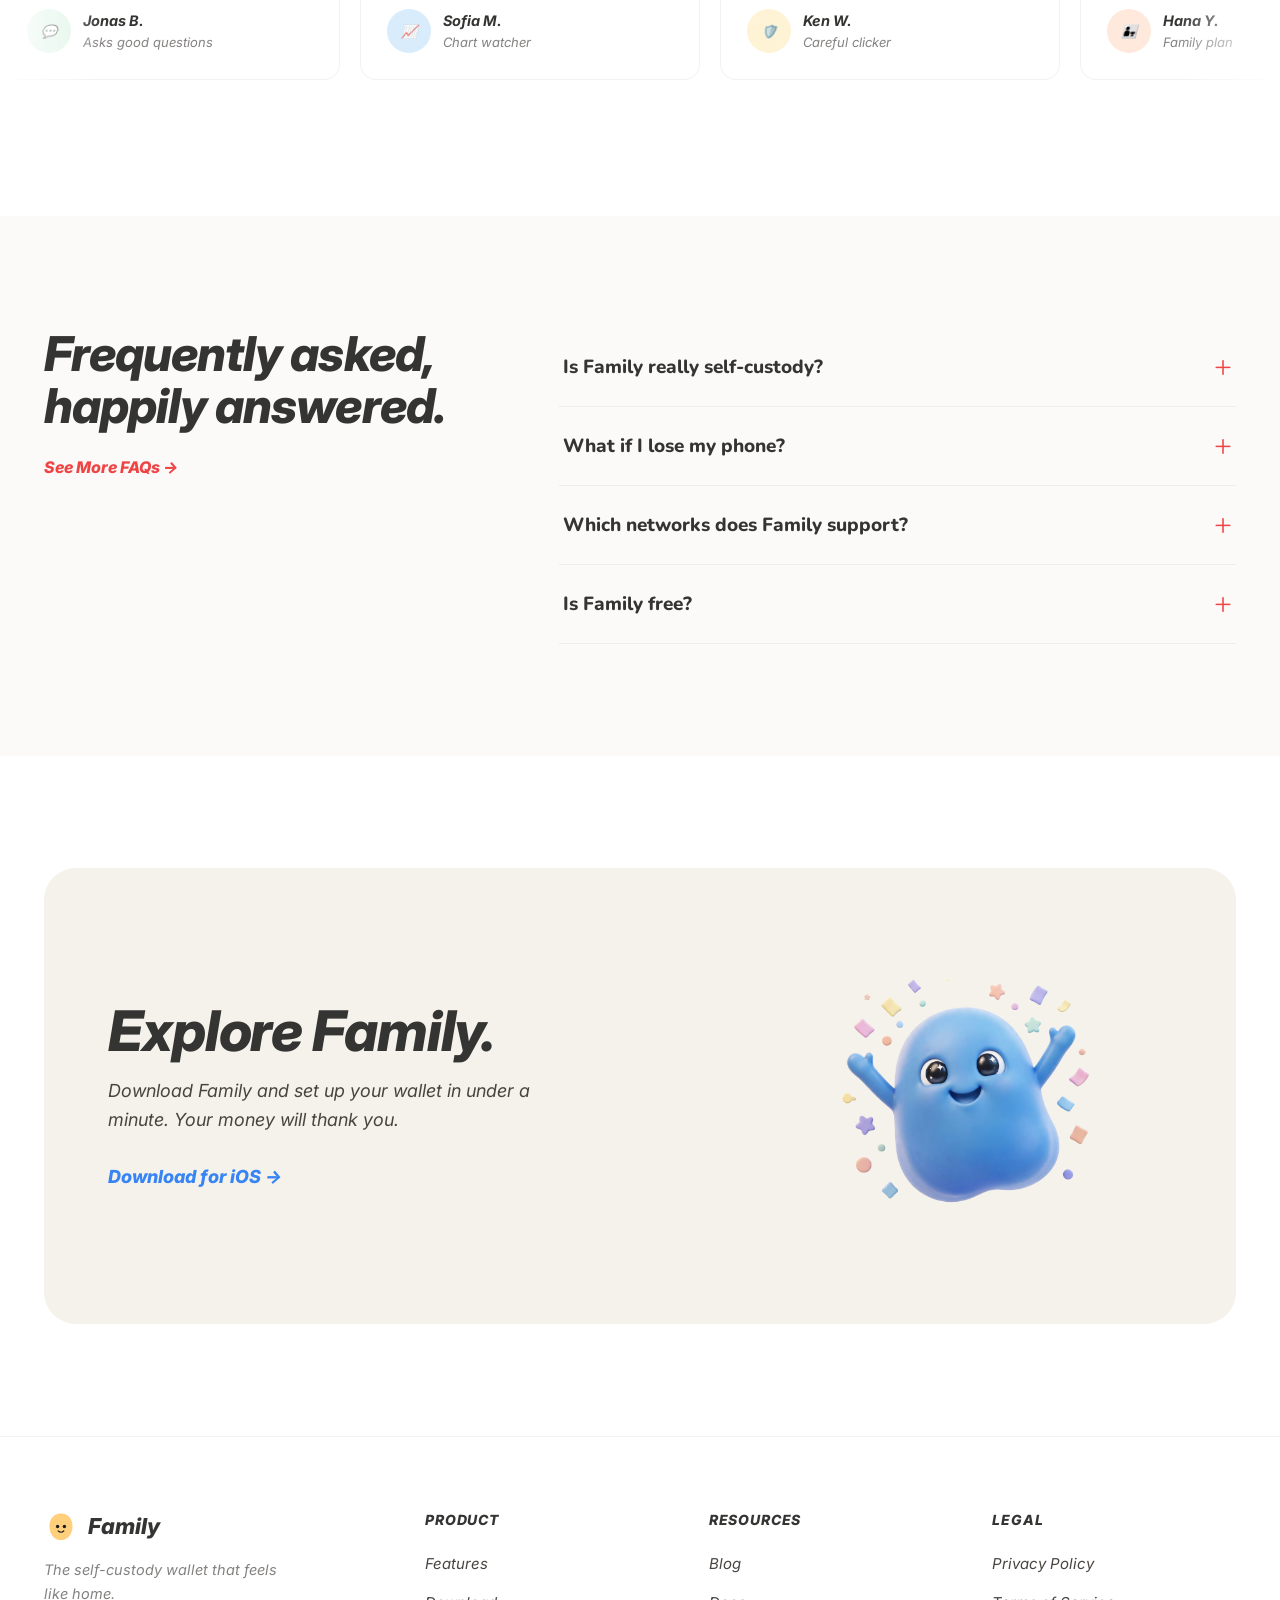
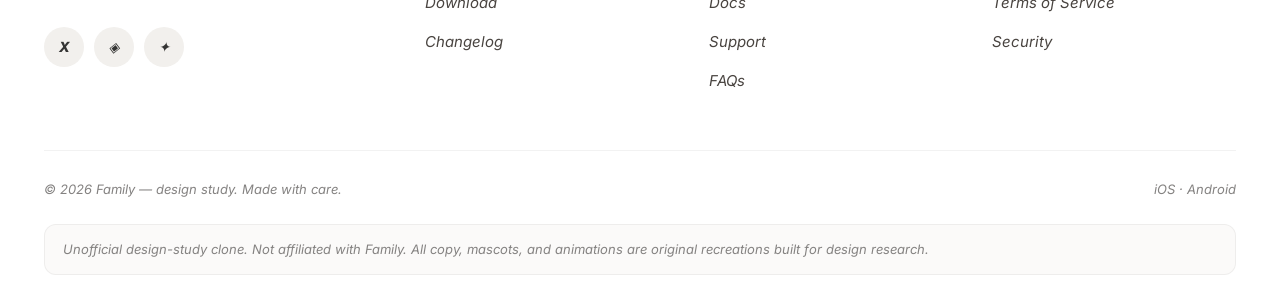
==== commit c3e398c7: "Wire remaining generated illustrations: protection mascot + blog cards - img/mascot-protect.png repl" ====
--- a/index.html
+++ b/index.html
@@ -345,7 +345,7 @@
   <section id="protect" class="band-white">
     <div class="wrap split">
       <div class="rv" style="display:flex;justify-content:center">
-        <svg class="float" width="300" height="300" viewBox="0 0 120 120" role="img" aria-label="Security mascot"><path d="M60 12 C90 12 104 38 100 66 C96 94 78 106 60 106 C42 106 24 94 20 66 C16 38 30 12 60 12 Z" fill="#3784F4"/><circle cx="48" cy="58" r="5.5" fill="#fff"/><circle cx="72" cy="58" r="5.5" fill="#fff"/><path d="M50 74 Q60 82 70 74" stroke="#fff" stroke-width="3.5" fill="none" stroke-linecap="round"/><path d="M60 28 l11 22 h-22 z" fill="#fff" opacity="0.92"/></svg>
+        <img class="float" src="img/mascot-protect.png" width="300" height="300" alt="Security mascot">
       </div>
       <div>
         <span class="eyebrow blue rv">Security</span>
@@ -503,18 +503,18 @@
       </div>
       <div class="blog-cards">
         <a class="bcard rv" href="blog.html">
-          <div class="bcard-art" style="background:#FFF3D6">
-            <svg width="120" height="120" viewBox="0 0 120 120" aria-hidden="true"><path d="M60 12 C90 12 104 38 100 66 C96 94 78 106 60 106 C42 106 24 94 20 66 C16 38 30 12 60 12 Z" fill="#FFBE4C"/><circle cx="48" cy="58" r="5.5" fill="#1C1C1A"/><circle cx="72" cy="58" r="5.5" fill="#1C1C1A"/><path d="M50 74 Q60 82 70 74" stroke="#1C1C1A" stroke-width="3.5" fill="none" stroke-linecap="round"/></svg>
-          </div>
+          <div class="bcard-art">
+              <img src="img/blog-designing-wallet.png" width="900" height="900" alt="Blob character sketching wallet designs">
+            </div>
           <div class="bcard-body">
             <p class="bcard-date">September 26, 2026</p>
             <h3>Designing the wallet we'd give our families</h3>
           </div>
         </a>
         <a class="bcard rv" href="blog.html" style="--rd:.08s">
-          <div class="bcard-art" style="background:#D8ECFC">
-            <svg width="120" height="120" viewBox="0 0 120 120" aria-hidden="true"><path d="M60 12 C90 12 104 38 100 66 C96 94 78 106 60 106 C42 106 24 94 20 66 C16 38 30 12 60 12 Z" fill="#3784F4"/><circle cx="48" cy="58" r="5.5" fill="#fff"/><circle cx="72" cy="58" r="5.5" fill="#fff"/><path d="M50 74 Q60 82 70 74" stroke="#fff" stroke-width="3.5" fill="none" stroke-linecap="round"/><path d="M44 30 h32 M60 22 v16" stroke="#fff" stroke-width="4" stroke-linecap="round"/></svg>
-          </div>
+          <div class="bcard-art">
+              <img src="img/blog-swaps-explained.png" width="900" height="900" alt="Golden coins swapping illustration">
+            </div>
           <div class="bcard-body">
             <p class="bcard-date">September 12, 2026</p>
             <h3>Swaps, explained like you're five</h3>
--- a/css/style.css
+++ b/css/style.css
@@ -610,7 +610,8 @@
 .blog-cards { display: grid; grid-template-columns: 1fr 1fr; gap: 24px; margin-top: 56px; }
 .bcard { display: block; background: var(--white); border: 1px solid var(--hairline); border-radius: 20px; overflow: hidden; transition: transform 0.2s ease, box-shadow 0.2s ease; }
 .bcard:hover { transform: translateY(-4px); box-shadow: 0 18px 44px rgba(0, 0, 0, 0.07); }
-.bcard-art { height: 210px; display: flex; align-items: center; justify-content: center; }
+.bcard-art { height: 210px; overflow: hidden; }
+.bcard-art img { width: 100%; height: 100%; object-fit: cover; display: block; }
 .bcard-body { padding: 28px; }
 .bcard-date { font-size: 14px; color: var(--muted); font-weight: 600; margin-bottom: 8px; }
 .bcard h3 { font-size: 24px; font-weight: 800; }
